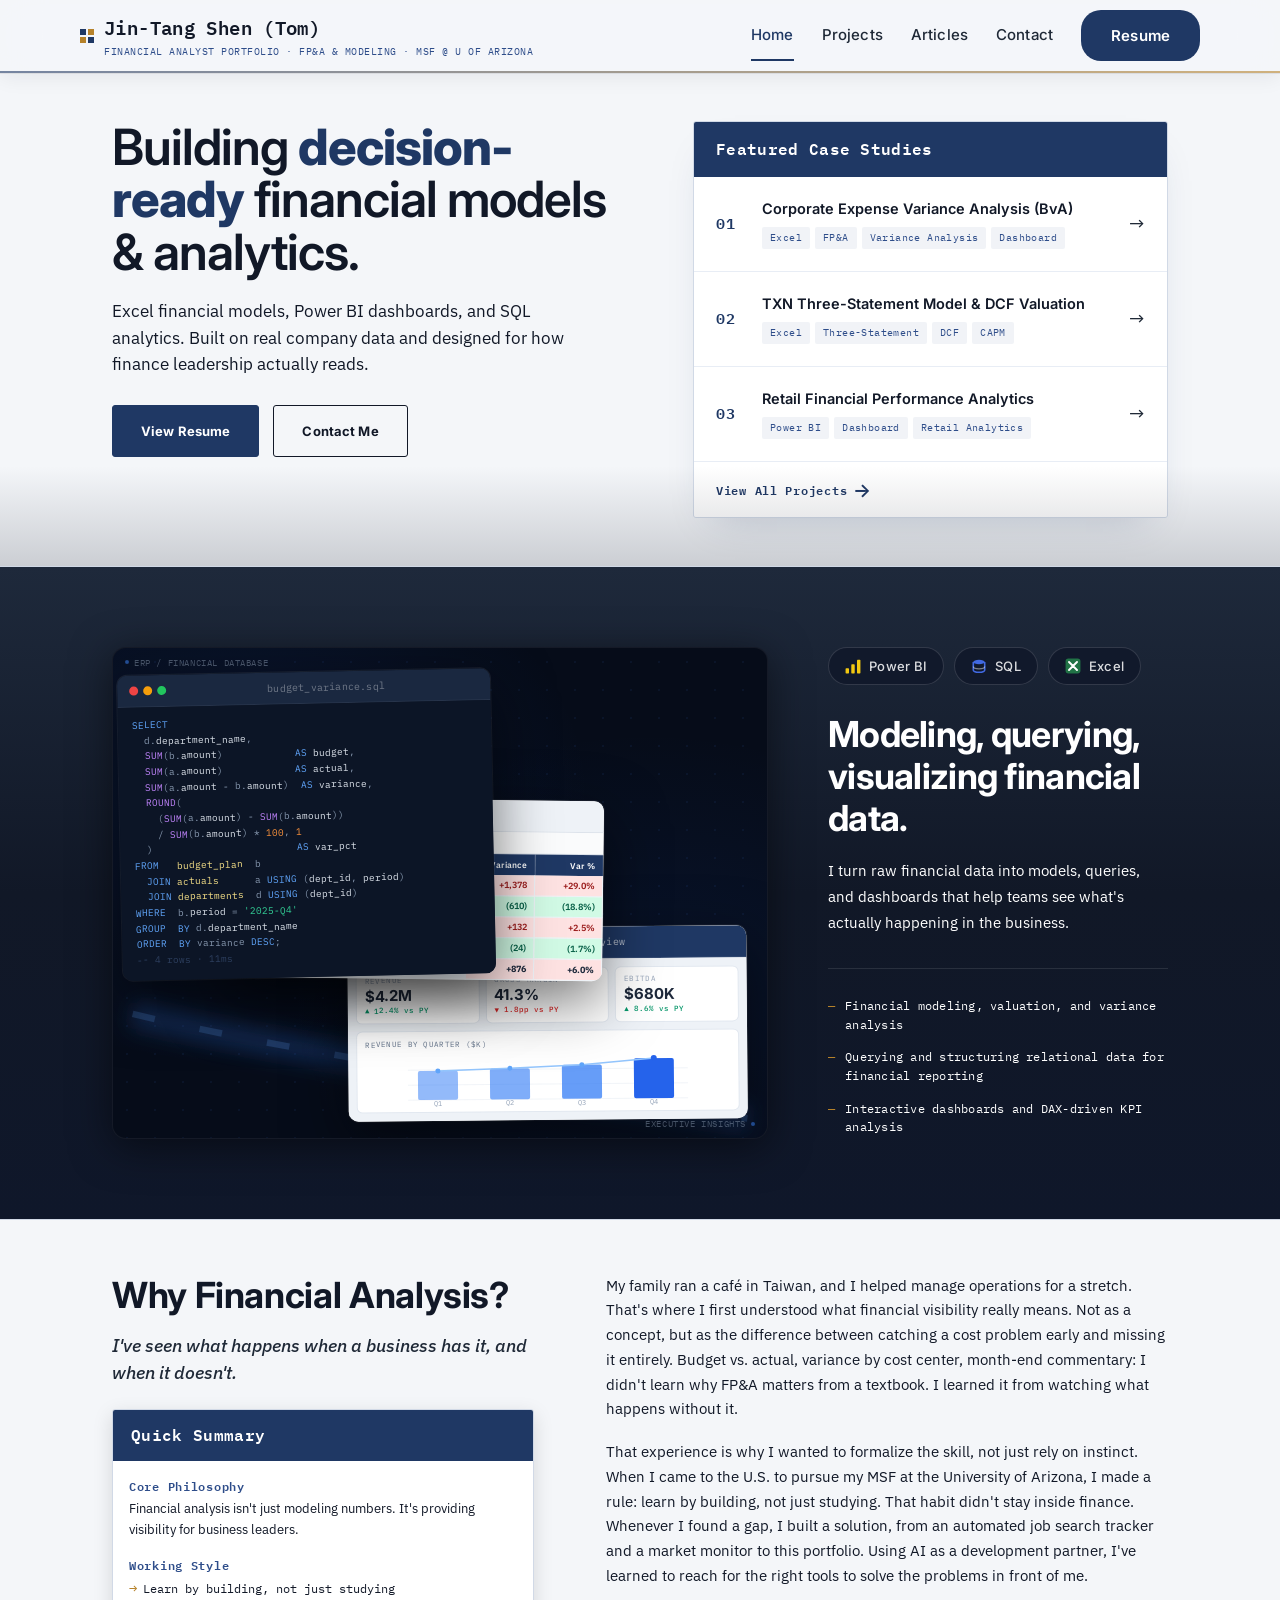
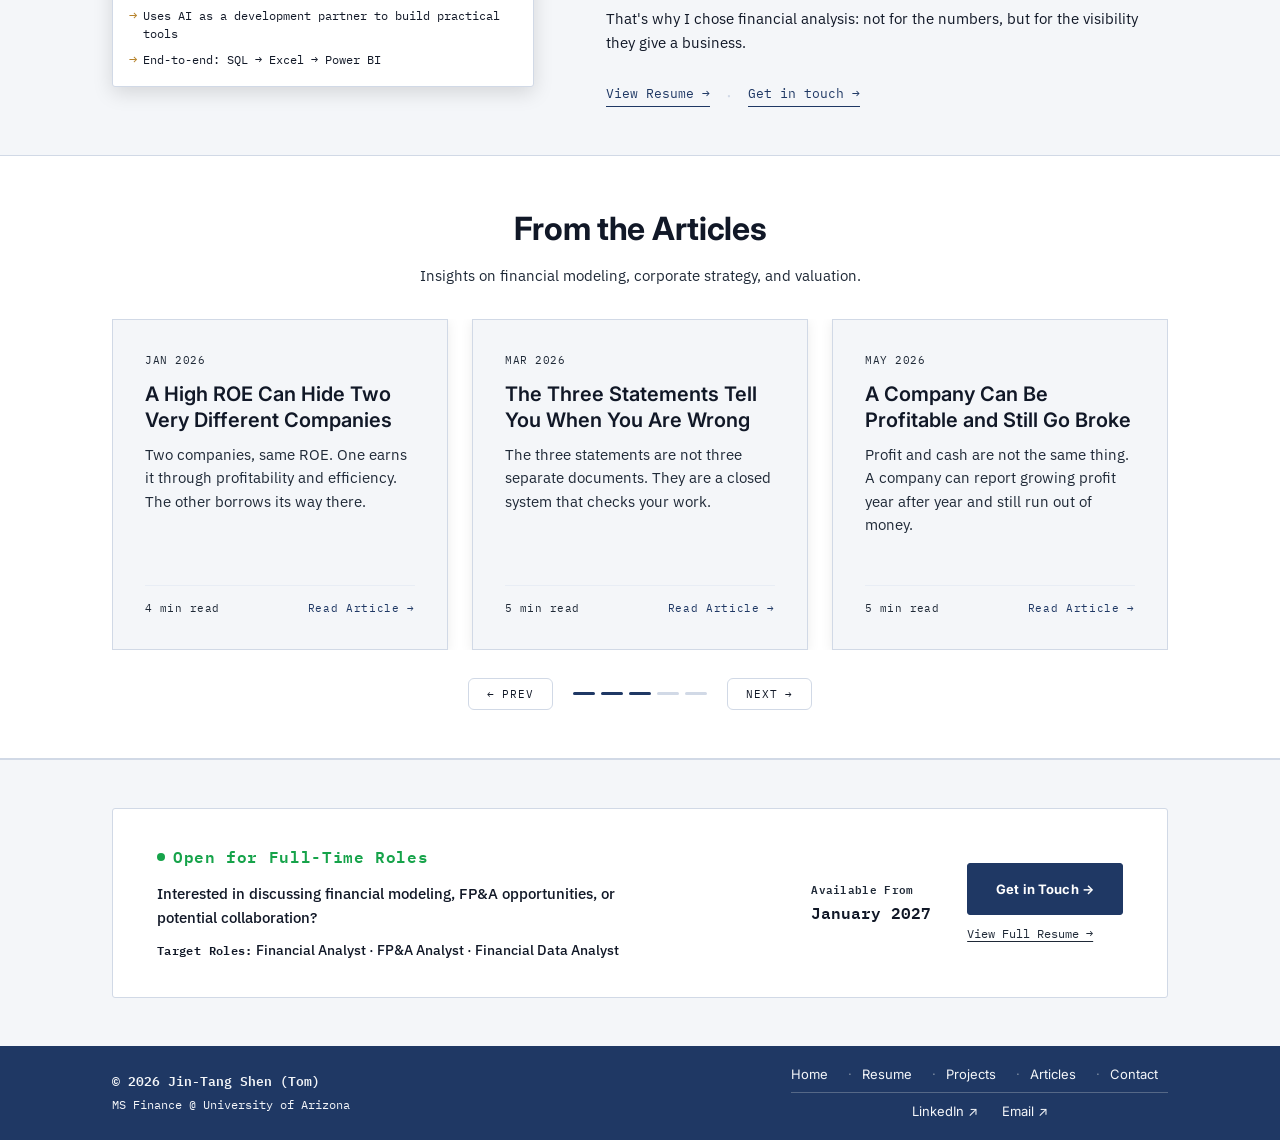
==== index.html @ 793319fd "Add articles, Power BI project page, workflow illustration, and content updates - Add article-3, art" ====
﻿<!DOCTYPE html>
<html lang="en">
<head>
<meta charset="UTF-8">
<meta name="viewport" content="width=device-width, initial-scale=1.0">
<!-- Google tag (gtag.js) -->
<script async src="https://www.googletagmanager.com/gtag/js?id=G-GY1DFJFTY4"></script>
<script>
  window.dataLayer = window.dataLayer || [];
  function gtag(){dataLayer.push(arguments);}
  gtag('js', new Date());
  gtag('config', 'G-GY1DFJFTY4');
</script>
<title>Tom — Financial Analyst Portfolio</title>
<link rel="preconnect" href="https://fonts.googleapis.com">
<link rel="preconnect" href="https://fonts.gstatic.com" crossorigin>
<link href="https://fonts.googleapis.com/css2?family=Inter:wght@400;500;600;700;800&family=IBM+Plex+Sans:wght@400;500;600&family=IBM+Plex+Mono:wght@400;500;600&display=swap" rel="stylesheet">
<link rel="stylesheet" href="style.css">
<link rel="icon" type="image/svg+xml" href="data:image/svg+xml,%3Csvg xmlns='http://www.w3.org/2000/svg' viewBox='0 0 32 32'%3E%3Crect x='0' y='0' width='14' height='14' fill='%231F3864'/%3E%3Crect x='18' y='0' width='14' height='14' fill='%23B6822A'/%3E%3Crect x='0' y='18' width='14' height='14' fill='%23B6822A'/%3E%3Crect x='18' y='18' width='14' height='14' fill='%231F3864'/%3E%3C/svg%3E">
</head>
<body>

<header class="site-nav">
  <div class="wrap nav-row">
    <a class="wordmark" href="index.html">
      <span class="mark"><span></span><span></span><span></span><span></span></span>
      <span class="wordmark-text">Jin-Tang Shen (Tom)<span class="wordmark-sub">Financial Analyst Portfolio · FP&amp;A &amp; Modeling · MSF @ U of Arizona</span></span>
    </a>
    <nav class="links">
      <a href="index.html" class="active" aria-current="page">Home</a>
      <a href="resume.html" class="nav-cta">Resume</a>
      <a href="projects.html">Projects</a>
      <a href="articles.html">Articles</a>
      <a href="contact.html">Contact</a>
    </nav>
  </div>
</header>

<main class="page-main">

<section class="hero">
  <div class="wrap hero-grid">
    <div>
      <h1>Building <em>decision-ready</em> financial models &amp; analytics.</h1>
      <p class="lede">Excel financial models, Power BI dashboards, and SQL analytics. Built on real company data and designed for how finance leadership actually reads.</p>
      <div class="cta-row">
        <a href="resume.html" class="btn btn-primary">View Resume</a>
        <a href="contact.html" class="btn btn-secondary">Contact Me</a>
      </div>
    </div>

    <div class="featured-list-card">
      <div class="fl-head">Featured Case Studies</div>
      <a href="NorthBeam_BvA.html" class="fl-row">
        <span class="fl-num">01</span>
        <div class="fl-body">
          <div class="fl-title">Corporate Expense Variance Analysis (BvA)</div>
          <div class="fl-tags"><span>Excel</span><span>FP&amp;A</span><span>Variance Analysis</span><span>Dashboard</span></div>
        </div>
        <span class="fl-arrow">→</span>
      </a>
      <a href="TXN_DCF.html" class="fl-row">
        <span class="fl-num">02</span>
        <div class="fl-body">
          <div class="fl-title">TXN Three-Statement Model &amp; DCF Valuation</div>
          <div class="fl-tags"><span>Excel</span><span>Three-Statement</span><span>DCF</span><span>CAPM</span></div>
        </div>
        <span class="fl-arrow">→</span>
      </a>
      <a href="powerbi.html" class="fl-row">
        <span class="fl-num">03</span>
        <div class="fl-body">
          <div class="fl-title">Retail Financial Performance Analytics</div>
          <div class="fl-tags"><span>Power BI</span><span>Dashboard</span><span>Retail Analytics</span></div>
        </div>
        <span class="fl-arrow">→</span>
      </a>
      <div class="fl-footer">
        <a href="projects.html">View All Projects <span class="fl-footer-arrow">→</span></a>
      </div>
    </div>
  </div>
</section>

<section class="capabilities">
  <div class="wrap">
    <div class="showcase-grid">

      <div class="showcase-stack-wrap">
        <div class="wf-scene">

          <!-- subtle diagonal flow line -->
          <svg class="wf-connectors" viewBox="0 0 100 75" preserveAspectRatio="none" aria-hidden="true">
            <defs>
              <filter id="wfGlow" x="-50%" y="-50%" width="200%" height="200%">
                <feGaussianBlur stdDeviation="1.5"/>
              </filter>
            </defs>
            <path d="M 3 56 C 28 62 62 67 97 72"
                  stroke="rgba(59,130,246,0.22)" stroke-width="4"
                  fill="none" filter="url(#wfGlow)"/>
            <path d="M 3 56 C 28 62 62 67 97 72"
                  stroke="rgba(96,165,250,0.2)" stroke-width="1"
                  stroke-dasharray="3.5 7"
                  fill="none"/>
          </svg>

          <!-- Window 1: SQL Editor -->
          <div class="wf-win wf-win-sql">
            <div class="wf-titlebar wf-tb-sql">
              <div class="wf-dots">
                <span class="wf-dot wfd-r"></span>
                <span class="wf-dot wfd-y"></span>
                <span class="wf-dot wfd-g"></span>
              </div>
              <span class="wf-fname wf-fname-sql">budget_variance.sql</span>
            </div>
            <div class="wf-editor">
<span class="wfc"><span class="wfc-kw">SELECT</span></span>
<span class="wfc">  d.<span class="wfc-col">department_name</span>,</span>
<span class="wfc">  <span class="wfc-fn">SUM</span>(b.<span class="wfc-col">amount</span>)            <span class="wfc-kw">AS</span> <span class="wfc-col">budget</span>,</span>
<span class="wfc">  <span class="wfc-fn">SUM</span>(a.<span class="wfc-col">amount</span>)            <span class="wfc-kw">AS</span> <span class="wfc-col">actual</span>,</span>
<span class="wfc">  <span class="wfc-fn">SUM</span>(a.<span class="wfc-col">amount</span> - b.<span class="wfc-col">amount</span>)  <span class="wfc-kw">AS</span> <span class="wfc-col">variance</span>,</span>
<span class="wfc">  <span class="wfc-fn">ROUND</span>(</span>
<span class="wfc">    (<span class="wfc-fn">SUM</span>(a.<span class="wfc-col">amount</span>) - <span class="wfc-fn">SUM</span>(b.<span class="wfc-col">amount</span>))</span>
<span class="wfc">    / <span class="wfc-fn">SUM</span>(b.<span class="wfc-col">amount</span>) * <span class="wfc-num">100</span>, <span class="wfc-num">1</span></span>
<span class="wfc">  )                        <span class="wfc-kw">AS</span> <span class="wfc-col">var_pct</span></span>
<span class="wfc"><span class="wfc-kw">FROM</span>   <span class="wfc-tbl">budget_plan</span>  b</span>
<span class="wfc">  <span class="wfc-kw">JOIN</span> <span class="wfc-tbl">actuals</span>      a <span class="wfc-kw">USING</span> (<span class="wfc-col">dept_id</span>, <span class="wfc-col">period</span>)</span>
<span class="wfc">  <span class="wfc-kw">JOIN</span> <span class="wfc-tbl">departments</span>  d <span class="wfc-kw">USING</span> (<span class="wfc-col">dept_id</span>)</span>
<span class="wfc"><span class="wfc-kw">WHERE</span>  b.<span class="wfc-col">period</span> = <span class="wfc-str">'2025-Q4'</span></span>
<span class="wfc"><span class="wfc-kw">GROUP</span>  <span class="wfc-kw">BY</span> d.<span class="wfc-col">department_name</span></span>
<span class="wfc"><span class="wfc-kw">ORDER</span>  <span class="wfc-kw">BY</span> variance <span class="wfc-kw">DESC</span>;</span>
<span class="wfc wfc-cmt">-- 4 rows · 11ms</span>
            </div>
          </div>

          <!-- Window 2: Excel BvA Model -->
          <div class="wf-win wf-win-excel">
            <div class="wf-titlebar wf-tb-xlsx">
              <div class="wf-dots">
                <span class="wf-dot wfd-r"></span>
                <span class="wf-dot wfd-y"></span>
                <span class="wf-dot wfd-g"></span>
              </div>
              <span class="wf-fname wf-fname-xlsx">BvA_2025Q4.xlsx</span>
            </div>
            <div class="wf-fbar">
              <span class="wf-fbar-cell">E8</span>
              <span class="wf-fbar-formula">=IFERROR((D8-C8)/C8,"")</span>
            </div>
            <table class="wf-grid" aria-label="Budget vs Actual">
              <colgroup>
                <col style="width:30%">
                <col style="width:17%">
                <col style="width:17%">
                <col style="width:18%">
                <col style="width:18%">
              </colgroup>
              <thead>
                <tr>
                  <th>Department</th>
                  <th>Budget</th>
                  <th>Actual</th>
                  <th>Variance</th>
                  <th>Var %</th>
                </tr>
              </thead>
              <tbody>
                <tr>
                  <td>Sales &amp; Mktg</td>
                  <td class="num">4,750</td>
                  <td class="num">6,128</td>
                  <td class="wf-bad">+1,378</td>
                  <td class="wf-bad">+29.0%</td>
                </tr>
                <tr>
                  <td>Research &amp; Dev</td>
                  <td class="num">3,240</td>
                  <td class="num">2,630</td>
                  <td class="wf-good">(610)</td>
                  <td class="wf-good">(18.8%)</td>
                </tr>
                <tr>
                  <td>Operations</td>
                  <td class="num">5,180</td>
                  <td class="num">5,312</td>
                  <td class="wf-bad">+132</td>
                  <td class="wf-bad">+2.5%</td>
                </tr>
                <tr>
                  <td>G&amp;A</td>
                  <td class="num">1,380</td>
                  <td class="num">1,356</td>
                  <td class="wf-good">(24)</td>
                  <td class="wf-good">(1.7%)</td>
                </tr>
                <tr class="wf-total">
                  <td>Total</td>
                  <td class="num">14,550</td>
                  <td class="num">15,426</td>
                  <td class="wf-bad">+876</td>
                  <td class="wf-bad">+6.0%</td>
                </tr>
              </tbody>
            </table>
          </div>

          <!-- Window 3: Power BI Dashboard -->
          <div class="wf-win wf-win-pbi">
            <div class="wf-titlebar wf-tb-pbi">
              <div class="wf-dots">
                <span class="wf-dot wfd-r"></span>
                <span class="wf-dot wfd-y"></span>
                <span class="wf-dot wfd-g"></span>
              </div>
              <span class="wf-fname wf-fname-pbi">Executive Overview</span>
            </div>
            <div class="wf-dash">
              <div class="wf-kpi-row">
                <div class="wf-kpi">
                  <span class="wf-kpi-lbl">Revenue</span>
                  <span class="wf-kpi-val">$4.2M</span>
                  <span class="wf-kpi-dt wf-kpi-up">▲ 12.4% vs PY</span>
                </div>
                <div class="wf-kpi">
                  <span class="wf-kpi-lbl">Gross Margin</span>
                  <span class="wf-kpi-val">41.3%</span>
                  <span class="wf-kpi-dt wf-kpi-down">▼ 1.8pp vs PY</span>
                </div>
                <div class="wf-kpi">
                  <span class="wf-kpi-lbl">EBITDA</span>
                  <span class="wf-kpi-val">$680K</span>
                  <span class="wf-kpi-dt wf-kpi-up">▲ 8.6% vs PY</span>
                </div>
              </div>
              <div class="wf-chart-box">
                <div class="wf-chart-ttl">Revenue by Quarter ($K)</div>
                <svg viewBox="0 0 280 52" xmlns="http://www.w3.org/2000/svg" aria-hidden="true" style="display:block;width:100%;height:52px">
                  <line x1="0" y1="45" x2="280" y2="45" stroke="#E2E8F0" stroke-width="0.5"/>
                  <line x1="0" y1="30" x2="280" y2="30" stroke="#E2E8F0" stroke-width="0.5"/>
                  <line x1="0" y1="15" x2="280" y2="15" stroke="#E2E8F0" stroke-width="0.5"/>
                  <rect x="10"  y="16" width="40" height="29" rx="2" fill="#3B82F6" opacity="0.55"/>
                  <rect x="82"  y="14" width="40" height="31" rx="2" fill="#3B82F6" opacity="0.65"/>
                  <rect x="154" y="11" width="40" height="34" rx="2" fill="#3B82F6" opacity="0.78"/>
                  <rect x="226" y="5"  width="40" height="40" rx="2" fill="#2563EB"/>
                  <polyline points="30,16 102,14 174,11 246,5"
                            fill="none" stroke="#93C5FD" stroke-width="1.5" stroke-linejoin="round"/>
                  <circle cx="30"  cy="16" r="2.5" fill="#60A5FA"/>
                  <circle cx="102" cy="14" r="2.5" fill="#60A5FA"/>
                  <circle cx="174" cy="11" r="2.5" fill="#60A5FA"/>
                  <circle cx="246" cy="5"  r="3"   fill="#2563EB"/>
                  <text x="30"  y="51" text-anchor="middle" fill="#94A3B8" font-family="IBM Plex Mono,monospace" font-size="7">Q1</text>
                  <text x="102" y="51" text-anchor="middle" fill="#94A3B8" font-family="IBM Plex Mono,monospace" font-size="7">Q2</text>
                  <text x="174" y="51" text-anchor="middle" fill="#94A3B8" font-family="IBM Plex Mono,monospace" font-size="7">Q3</text>
                  <text x="246" y="51" text-anchor="middle" fill="#94A3B8" font-family="IBM Plex Mono,monospace" font-size="7">Q4</text>
                </svg>
              </div>
            </div>
          </div>

          <!-- flow labels -->
          <div class="wf-lbl wf-lbl-top" aria-hidden="true">
            <span class="wf-lbl-dot"></span>ERP / Financial Database
          </div>
          <div class="wf-lbl wf-lbl-bot" aria-hidden="true">
            Executive Insights<span class="wf-lbl-dot"></span>
          </div>

        </div>
      </div>

      <div class="showcase-copy">
        <div class="showcase-badges">
          <div class="tech-badge">
            <svg width="16" height="16" viewBox="0 0 14 14" fill="none" xmlns="http://www.w3.org/2000/svg" aria-hidden="true">
              <rect x="0.5" y="9" width="3" height="4.5" rx="0.6" fill="#F2C811"/>
              <rect x="5.5" y="5.5" width="3" height="8" rx="0.6" fill="#F2C811"/>
              <rect x="10.5" y="1.5" width="3" height="12" rx="0.6" fill="#F2C811"/>
            </svg>
            <span>Power BI</span>
          </div>
          <div class="tech-badge">
            <svg width="16" height="16" viewBox="0 0 14 14" fill="none" xmlns="http://www.w3.org/2000/svg" aria-hidden="true">
              <ellipse cx="7" cy="3.5" rx="5" ry="2" fill="#4169E1"/>
              <path d="M2 3.5v7c0 1.1 2.24 2 5 2s5-.9 5-2v-7" fill="none" stroke="#4169E1" stroke-width="1.4"/>
              <path d="M2 7.5c0 1.1 2.24 2 5 2s5-.9 5-2" fill="none" stroke="rgba(255,255,255,0.45)" stroke-width="1"/>
            </svg>
            <span>SQL</span>
          </div>
          <div class="tech-badge">
            <svg width="16" height="16" viewBox="0 0 14 14" fill="none" xmlns="http://www.w3.org/2000/svg" aria-hidden="true">
              <rect x="0.5" y="0.5" width="13" height="13" rx="2.5" fill="#217346"/>
              <path d="M3.5 3.5L7 7l3.5-3.5M3.5 10.5L7 7l3.5 3.5" stroke="white" stroke-width="1.7" stroke-linecap="round" stroke-linejoin="round"/>
            </svg>
            <span>Excel</span>
          </div>
        </div>
        <h2 class="showcase-h2">Modeling, querying, visualizing financial data.</h2>
        <p class="showcase-desc">I turn raw financial data into models, queries, and dashboards that help teams see what's actually happening in the business.</p>
        <ul class="showcase-list">
          <li>Financial modeling, valuation, and variance analysis</li>
          <li>Querying and structuring relational data for financial reporting</li>
          <li>Interactive dashboards and DAX-driven KPI analysis</li>
        </ul>
      </div>

    </div>
  </div>
</section>

<section class="bio">
  <div class="wrap">
    <div class="bio-grid">

      <div class="bio-col-left">
        <h2 class="bio-heading">Why Financial Analysis?</h2>
        <p class="bio-subtitle">I've seen what happens when a business has it, and when it doesn't.</p>
        <div class="bio-summary-card">
          <div class="bsc-head">Quick Summary</div>
          <div class="bsc-body">
            <div class="bsc-section">
              <span class="bsc-key">Core Philosophy</span>
              <span class="bsc-quote">Financial analysis isn't just modeling numbers. It's providing visibility for business leaders.</span>
            </div>
            <div class="bsc-section">
              <span class="bsc-key">Working Style</span>
              <ul class="bsc-list">
                <li>Learn by building, not just studying</li>
                <li>Uses AI as a development partner to build practical tools</li>
                <li>End-to-end: SQL → Excel → Power BI</li>
              </ul>
            </div>
          </div>
        </div>
      </div>

      <div class="bio-col-right">
        <div class="bio-body">
          <p>My family ran a café in Taiwan, and I helped manage operations for a stretch. That's where I first understood what financial visibility really means. Not as a concept, but as the difference between catching a cost problem early and missing it entirely. Budget vs. actual, variance by cost center, month-end commentary: I didn't learn why FP&amp;A matters from a textbook. I learned it from watching what happens without it.</p>
          <p>That experience is why I wanted to formalize the skill, not just rely on instinct. When I came to the U.S. to pursue my MSF at the University of Arizona, I made a rule: learn by building, not just studying. That habit didn't stay inside finance. Whenever I found a gap, I built a solution, from an automated job search tracker and a market monitor to this portfolio. Using AI as a development partner, I've learned to reach for the right tools to solve the problems in front of me.</p>
          <p>That's why I chose financial analysis: not for the numbers, but for the visibility they give a business.</p>
        </div>
        <div class="bio-cta">
          <a href="resume.html" class="bio-cta-link">View Resume →</a>
          <span class="bio-cta-sep">·</span>
          <a href="contact.html" class="bio-cta-link">Get in touch →</a>
        </div>
      </div>

    </div>
  </div>
</section>

<section class="articles">
  <div class="wrap">
    <div class="articles-carousel-head">
      <div class="articles-head">
        <h2>From the Articles</h2>
        <p class="articles-sub">Insights on financial modeling, corporate strategy, and valuation.</p>
      </div>
    </div>
    <div class="articles-carousel-wrap">
      <div class="article-grid carousel-track" id="articlesTrack">
        <div class="article-card">
          <span class="date">JAN 2026</span>
          <h3>A High ROE Can Hide Two Very Different Companies</h3>
          <p>Two companies, same ROE. One earns it through profitability and efficiency. The other borrows its way there.</p>
          <div class="card-footer">
            <span class="read-time">4 MIN READ</span>
            <a href="article-3.html" class="card-read">Read Article →</a>
          </div>
        </div>
        <div class="article-card">
          <span class="date">MAR 2026</span>
          <h3>The Three Statements Tell You When You Are Wrong</h3>
          <p>The three statements are not three separate documents. They are a closed system that checks your work.</p>
          <div class="card-footer">
            <span class="read-time">5 MIN READ</span>
            <a href="article-4.html" class="card-read">Read Article →</a>
          </div>
        </div>
        <div class="article-card">
          <span class="date">MAY 2026</span>
          <h3>A Company Can Be Profitable and Still Go Broke</h3>
          <p>Profit and cash are not the same thing. A company can report growing profit year after year and still run out of money.</p>
          <div class="card-footer">
            <span class="read-time">5 MIN READ</span>
            <a href="article-5.html" class="card-read">Read Article →</a>
          </div>
        </div>
        <div class="article-card">
          <span class="date">JUN 2026</span>
          <h3>Why budget-vs-actual is the most underrated FP&amp;A skill</h3>
          <p>What I learned building a full variance model from scratch, and why the commentary matters more than the spreadsheet.</p>
          <div class="card-footer">
            <span class="read-time">COMING SOON</span>
            <a href="article-1.html" class="card-read">Read Article →</a>
          </div>
        </div>
        <div class="article-card">
          <span class="date">JUL 2026</span>
          <h3>What the Cash Balance Hides: How Texas Instruments Actually Funded Its Fab Expansion</h3>
          <p>A three-statement model surfaced something the income statement alone never shows.</p>
          <div class="card-footer">
            <span class="read-time">4 MIN READ</span>
            <a href="article-2.html" class="card-read">Read Article →</a>
          </div>
        </div>
      </div>
    </div>
    <div class="carousel-controls">
      <button class="carousel-ctrl-btn" id="articlesPrev">← PREV</button>
      <div class="carousel-dots" id="carouselDots">
        <span class="carousel-dot"></span>
        <span class="carousel-dot"></span>
        <span class="carousel-dot"></span>
        <span class="carousel-dot"></span>
        <span class="carousel-dot"></span>
      </div>
      <button class="carousel-ctrl-btn" id="articlesNext">NEXT →</button>
    </div>
  </div>
</section>
<script>
(function(){
  var track   = document.getElementById('articlesTrack');
  var prev    = document.getElementById('articlesPrev');
  var next    = document.getElementById('articlesNext');
  var dots    = document.querySelectorAll('#carouselDots .carousel-dot');
  var cards   = track.querySelectorAll('.article-card');
  var visible = 3, current = 0, total = cards.length;
  var pages   = total - visible + 1; /* 3 possible positions: 0,1,2 */

  function step() {
    var gap = 24;
    var w = track.parentElement.offsetWidth;
    return (w - gap * (visible - 1)) / visible + gap;
  }

  function updateDots() {
    dots.forEach(function(dot, i) {
      dot.classList.toggle('active', i >= current && i < current + visible);
    });
  }

  function update() {
    track.style.transform = 'translateX(' + (-current * step()) + 'px)';
    updateDots();
  }

  prev.addEventListener('click', function(){ current = (current - 1 + pages) % pages; update(); });
  next.addEventListener('click', function(){ current = (current + 1) % pages; update(); });

  var touchStartX = 0, touchDeltaX = 0;
  track.addEventListener('touchstart', function(e){ touchStartX = e.touches[0].clientX; touchDeltaX = 0; }, { passive: true });
  track.addEventListener('touchmove',  function(e){ touchDeltaX = e.touches[0].clientX - touchStartX; }, { passive: true });
  track.addEventListener('touchend',   function(){
    if(Math.abs(touchDeltaX) > 40){
      if(touchDeltaX < 0){ current = (current + 1) % pages; }
      else               { current = (current - 1 + pages) % pages; }
      update();
    }
    touchDeltaX = 0;
  });

  window.addEventListener('resize', update);
  update();
})();
</script>

<section class="open-to-work">
  <div class="wrap">
    <div class="otw-card">
      <div class="otw-left">
        <div class="otw-status">
          <span class="otw-dot"></span>
          <span class="otw-status-text">Open for Full-Time Roles</span>
        </div>
        <p class="otw-desc">Interested in discussing financial modeling, FP&amp;A opportunities, or potential collaboration?</p>
        <p class="otw-roles-line"><span class="otw-roles-label">Target Roles:</span> Financial Analyst &middot; FP&amp;A Analyst &middot; Financial Data Analyst</p>
      </div>
      <div class="otw-right">
        <div class="otw-meta">
          <span class="otw-key">Available From</span>
          <span class="otw-date">January 2027</span>
        </div>
        <div class="otw-actions">
          <a href="contact.html" class="btn btn-primary">Get in Touch →</a>
          <a href="resume.html" class="otw-resume-link">View Full Resume →</a>
        </div>
      </div>
    </div>
  </div>
</section>

</main>

<footer>
  <div class="wrap">
    <div class="footer-inner">
      <div class="footer-left">
        <span class="footer-name">&copy; 2026 Jin-Tang Shen (Tom)</span>
        <span class="footer-sub">MS Finance @ University of Arizona</span>
      </div>
      <div class="footer-right">
        <nav class="footer-nav">
          <a href="index.html">Home</a>
          <a href="resume.html">Resume</a>
          <a href="projects.html">Projects</a>
          <a href="articles.html">Articles</a>
          <a href="contact.html">Contact</a>
        </nav>
        <div class="footer-rule"></div>
        <div class="footer-links">
          <a href="https://www.linkedin.com/in/jintang-shen/" target="_blank" rel="noopener">LinkedIn &#8599;</a>
          <a href="mailto:tom91517@gmail.com">Email &#8599;</a>
        </div>
      </div>
    </div>
  </div>
</footer>


</body>
</html>
---- style.css ----
:root{
  --paper:#F4F6F9;
  --paper-alt:#E8EDF5;
  --card:#FFFFFF;
  --ink:#111827;
  --ink-soft:#1F2937;
  --green:#1F3864;
  --green-soft:#2E4D8A;
  --green-tint:#E3E8F0;
  --amber:#B6822A;
  --amber-tint:#FEF0D9;
  --brick:#9C4632;
  --brick-tint:#FDEAE4;
  --line:#D1D9E6;
  --line-soft:#E8EDF5;
  --radius:3px;
  --shadow-sm:0 2px 12px rgba(0,0,0,0.08);
  --shadow-md:0 6px 20px rgba(0,0,0,0.13);
  --shadow-lg:0 18px 40px -22px rgba(31,56,100,0.25);
}
.sr-only{
  position:absolute;
  width:1px; height:1px;
  padding:0; margin:-1px;
  overflow:hidden;
  clip:rect(0,0,0,0);
  white-space:nowrap;
  border:0;
}

*{box-sizing:border-box;}
html{scroll-behavior:smooth;}
html, body{ min-height:100%; }
body{
  margin:0;
  background:var(--paper);
  color:var(--ink);
  font-family:'IBM Plex Sans', sans-serif;
  font-size:16px;
  line-height:1.55;
  -webkit-font-smoothing:antialiased;
  display:flex;
  flex-direction:column;
  min-height:100vh;
}
.page-main{ flex:1 0 auto; }
a{color:inherit; text-decoration:none;}
img{max-width:100%; display:block;}

.eyebrow{
  display:none;
  font-family:'IBM Plex Mono', monospace;
  font-size:12px;
  letter-spacing:.12em;
  color:var(--green-soft);
}
.hero .eyebrow,
.cap-card .eyebrow,
.cap-section-head .eyebrow,
.page-header .eyebrow,
.case-hero .eyebrow,
.project-embed-head .eyebrow{ display:block; }

.wrap{
  max-width:1120px;
  margin:0 auto;
  padding:0 32px;
}

a:focus-visible, button:focus-visible{
  outline:2px solid var(--green);
  outline-offset:3px;
}

@media (prefers-reduced-motion: reduce){
  *{transition:none !important; scroll-behavior:auto !important;}
}

/* ---------- NAV ---------- */
header.site-nav{
  position:sticky; top:0; z-index:50;
  background:rgba(244,246,249,0.65);
  backdrop-filter:saturate(180%) blur(20px);
  -webkit-backdrop-filter:saturate(180%) blur(20px);
  box-shadow:0 0 0 1px rgba(17,24,39,0.07), 0 4px 20px rgba(17,24,39,0.07);
  border-bottom:none;
}
header.site-nav::after{
  content:'';
  display:block;
  height:1.5px;
  background:linear-gradient(to right, var(--green) 0%, var(--amber) 100%);
  opacity:0.6;
}
.nav-row{
  display:flex; align-items:center; justify-content:space-between;
  padding:10px 0;
}
.wordmark{
  font-family:'IBM Plex Mono', monospace;
  font-weight:600;
  font-size:19px;
  letter-spacing:.02em;
  display:flex; align-items:center; gap:10px;
}
.wordmark-text{ display:flex; flex-direction:column; gap:3px; }
.wordmark-sub{
  font-family:'IBM Plex Mono', monospace;
  font-size:10px;
  font-weight:400;
  letter-spacing:.05em;
  text-transform:uppercase;
  color:#2E4D8A;
  line-height:1;
}
.wordmark .mark{
  width:14px; height:14px;
  display:inline-grid;
  grid-template-columns:1fr 1fr;
  grid-template-rows:1fr 1fr;
  gap:2px;
}
.wordmark .mark span{ background:var(--green); display:block; }
.wordmark .mark span:nth-child(2){ background:var(--amber); }
.wordmark .mark span:nth-child(3){ background:var(--amber); }
.wordmark .mark span:nth-child(4){ background:var(--green); }

nav.links{ display:flex; gap:28px; flex-wrap:wrap; align-items:stretch; }
nav.links a{
  font-family:'Inter', sans-serif;
  font-size:15px;
  font-weight:500;
  letter-spacing:.01em;
  color:var(--ink-soft);
  padding-bottom:0;
  border-bottom:2px solid transparent;
  display:flex;
  align-items:center;
  transition:color .15s ease, border-color .15s ease;
}
nav.links a:hover{ color:var(--green); }
nav.links a.active{ color:var(--green); border-bottom:2px solid var(--green); }
nav.links a.nav-cta{ align-self:center; }
nav.links a.nav-cta{
  background:var(--green);
  color:#ffffff;
  padding:14px 30px;
  border-radius:20px;
  font-weight:600;
  order:99;
  margin-left:auto;
}
nav.links a.nav-cta,
nav.links a.nav-cta.active{
  color:#ffffff;
  border-bottom:none;
  padding-bottom:14px;
}
nav.links a.nav-cta:hover{
  color:#ffffff;
  background:var(--green-soft);
  transform:translateY(-1px);
}

/* ---------- HERO ---------- */
.hero{
  position:relative;
  padding:48px 0;
  overflow:hidden;
}
.hero::after{
  content:'';
  position:absolute;
  bottom:0; left:0; right:0;
  height:100px;
  background:linear-gradient(to bottom, transparent 0%, rgba(17,24,39,0.18) 100%);
  pointer-events:none;
  z-index:1;
}
.hero-grid{
  display:grid;
  grid-template-columns:1.05fr 0.95fr;
  gap:56px;
  align-items:start;
}
.hero h1{
  font-family:'Inter', sans-serif;
  font-weight:600;
  letter-spacing:-0.02em;
  font-size:clamp(32px, 4.2vw, 50px);
  line-height:1.05;
  margin:0 0 20px;
  color:var(--ink);
}
.hero h1 em{ font-style:normal; color:var(--green); font-weight:800;}
.hero .eyebrow{ display:none; }

.hero-badge{
  display:inline-flex;
  align-items:center;
  gap:8px;
  background:#F0F4F8;
  border:1px solid var(--line);
  border-radius:9999px;
  padding:6px 14px 6px 10px;
  font-family:'IBM Plex Mono', monospace;
  font-size:12px;
  letter-spacing:.04em;
  color:var(--ink-soft);
  margin-bottom:14px;
}
.hero-badge-dot{
  width:7px; height:7px;
  border-radius:50%;
  background:#22C55E;
  flex:none;
}
.hero p.lede{
  font-size:17px;
  color:var(--ink);
  max-width:46ch;
  margin:0 0 28px;
}
.cta-row{ display:flex; gap:14px; flex-wrap:wrap; }
.btn{
  font-family:'Inter', sans-serif;
  font-weight:700;
  font-size:13px;
  letter-spacing:.01em;
  padding:15px 28px;
  border-radius:var(--radius);
  display:inline-block;
  transition:transform .15s ease, background .15s ease, border-color .15s ease;
}
.btn-primary{ background:var(--green); color:#ffffff; border:1px solid var(--green); }
.btn-primary:hover{ background:var(--green-soft); transform:translateY(-1px); }
.btn-secondary{ background:transparent; color:var(--ink); border:1px solid var(--ink); }
.btn-secondary:hover{ background:var(--paper-alt); transform:translateY(-1px); }

/* ledger card */
.ledger-card{
  background:var(--card);
  border:1px solid var(--line);
  box-shadow:var(--shadow-lg);
  border-radius:var(--radius);
  overflow:hidden;
}
.ledger-head{
  padding:16px 20px;
  border-bottom:1px solid var(--line);
  display:flex; justify-content:space-between; align-items:baseline; gap:12px;
}
.ledger-head .title{
  font-family:'IBM Plex Mono', monospace;
  font-size:12px;
  letter-spacing:.06em;
  color:var(--ink);
}
.ledger-head .sub{
  font-family:'IBM Plex Mono', monospace;
  font-size:11px;
  color:var(--ink-soft);
}
.ledger-table{ width:100%; border-collapse:collapse; }
.ledger-table th{
  font-family:'IBM Plex Mono', monospace;
  font-size:11px;
  letter-spacing:.08em;
  text-transform:uppercase;
  color:var(--ink-soft);
  text-align:right;
  padding:12px 20px 10px;
  border-bottom:1px solid var(--line);
}
.ledger-table th:first-child{ text-align:left; }
.ledger-table td{
  padding:13px 20px;
  border-bottom:1px solid var(--line-soft);
  font-family:'IBM Plex Mono', monospace;
  font-size:13px;
  text-align:right;
  font-variant-numeric:tabular-nums;
}
.ledger-table td:first-child{
  text-align:left;
  font-family:'IBM Plex Sans', sans-serif;
  color:var(--ink);
}
.ledger-table tr:last-child td{
  border-bottom:none;
  border-top:1.5px solid var(--green);
  font-weight:600;
  padding-top:15px;
  padding-bottom:15px;
}
.pill{
  display:inline-block;
  font-size:11px;
  padding:2px 8px;
  border-radius:2px;
  font-weight:500;
}
.pill-fav{ background:var(--green-tint); color:var(--green); }
.pill-unfav{ background:var(--brick-tint); color:var(--brick); }

/* ---------- CREDENTIAL STRIP ---------- */
.cred-strip{
  border-top:1px solid var(--line);
  border-bottom:1px solid var(--line);
  padding:12px 0;
  text-align:center;
  background:var(--paper);
}
.cred-bar{
  font-family:'IBM Plex Mono', monospace;
  font-size:11px;
  letter-spacing:.12em;
  color:var(--ink-soft);
  margin:0;
  text-transform:uppercase;
}

/* ---------- CAPABILITIES ---------- */
.capabilities{
  padding:80px 0;
  background:linear-gradient(to bottom, #1E293B, #111827, #0F172A);
  overflow:hidden;
  border-top:1px solid var(--line);
}

/* ---------- SHOWCASE (Core Competencies) ---------- */
.showcase-grid{
  display:grid;
  grid-template-columns:minmax(0,1fr) 340px;
  gap:60px;
  align-items:start;
}
/* ---------- TRI-PANEL GALLERY ---------- */
.showcase-stack-wrap{ min-width:0; }

/* macOS window frame */
.tri-panel-window{
  width:100%;
  border-radius:12px;
  overflow:hidden;
  background:#0f172a;
  border:1px solid rgba(255,255,255,0.1);
  box-shadow:0 24px 80px rgba(0,0,0,0.8), 0 0 0 1px rgba(255,255,255,0.04);
}

/* macOS header bar */
.tri-panel-header{
  height:36px;
  background:#1e293b;
  border-bottom:1px solid rgba(255,255,255,0.07);
  display:flex;
  align-items:center;
  padding:0 14px;
  flex-shrink:0;
}
.tri-panel-dots{ display:flex; gap:7px; align-items:center; }
.tri-panel-dots span{
  width:12px; height:12px;
  border-radius:50%;
  flex-shrink:0;
}
.dot-close{ background:#ef4444; }
.dot-min{ background:#f59e0b; }
.dot-max{ background:#22c55e; }

/* Panel body */
.tri-panel-body{
  position:relative;
  width:100%;
  aspect-ratio:16/9;
  overflow:hidden;
  background:#020817;
}

/* Each panel — absolutely fills the body, clipped diagonally */
.tri-panel{
  position:absolute;
  inset:0;
  transition:filter 0.3s ease;
}
.tri-panel:hover{ filter:brightness(1.12); }
.tri-panel img{
  width:100%; height:100%;
  object-fit:cover;
  display:block;
}

/* Diagonal clip-paths — slant leans left going downward (~9% offset) */
.panel-sql{
  clip-path:polygon(0 0, 32.8% 0, 23.8% 100%, 0 100%);
  z-index:1;
}
.panel-sql img{ object-position:left top; }

.panel-powerbi{
  clip-path:polygon(33.2% 0, 70.8% 0, 61.8% 100%, 24.2% 100%);
  z-index:1;
}
.panel-powerbi img{ object-position:center top; }

.panel-excel{
  clip-path:polygon(71.2% 0, 100% 0, 100% 100%, 62.2% 100%);
  z-index:1;
}
.panel-excel img{ object-position:right top; }

/* Badges overlay — sits above all panels, not clipped */
.tri-panel-badges{
  position:absolute;
  inset:0;
  z-index:5;
  pointer-events:none;
}
.tri-badge{
  position:absolute;
  bottom:14px;
  background:rgba(2,8,23,0.78);
  border:1px solid rgba(255,255,255,0.15);
  border-radius:999px;
  padding:5px 12px;
  font-family:'IBM Plex Mono',monospace;
  font-size:11px;
  font-weight:500;
  color:rgba(255,255,255,0.9);
  letter-spacing:0.04em;
  white-space:nowrap;
  pointer-events:auto;
}
.badge-sql{ left:3%; }
.badge-powerbi{ left:50%; transform:translateX(-50%); }
.badge-excel{ right:3%; }

/* ===== WORKFLOW ILLUSTRATION ===== */
.wf-scene{
  position:relative;
  width:100%;
  aspect-ratio:4/3;
  background:#060C19;
  border-radius:14px;
  overflow:hidden;
  border:1px solid rgba(255,255,255,0.06);
  box-shadow:0 8px 40px rgba(0,0,0,0.5);
}
.wf-scene::before{
  content:'';
  position:absolute;
  inset:0;
  background:
    radial-gradient(ellipse 55% 55% at 18% 30%, rgba(37,99,235,0.13) 0%, transparent 100%),
    radial-gradient(ellipse 55% 55% at 82% 72%, rgba(37,99,235,0.09) 0%, transparent 100%),
    radial-gradient(circle, rgba(59,130,246,0.07) 1px, transparent 1px) 0 0 / 28px 28px;
  pointer-events:none;
}
.wf-connectors{
  position:absolute;
  inset:0;
  width:100%; height:100%;
  pointer-events:none;
  z-index:1;
  overflow:visible;
}
.wf-win{
  position:absolute;
  border-radius:10px;
  overflow:hidden;
  box-shadow:0 20px 60px rgba(0,0,0,0.55), 0 0 0 1px rgba(255,255,255,0.08);
}
.wf-win-sql{
  background:#0C1526;
  left:1%;
  top:5%;
  width:57%;
  z-index:4;
  transform:rotate(-1.2deg);
}
.wf-win-excel{
  background:#FFFFFF;
  left:17%;
  top:31%;
  width:58%;
  z-index:3;
  transform:rotate(0.7deg);
}
.wf-win-pbi{
  background:#FFFFFF;
  left:36%;
  top:57%;
  width:61%;
  z-index:2;
  transform:rotate(-0.5deg);
}
/* title bars */
.wf-titlebar{
  display:flex;
  align-items:center;
  gap:8px;
  padding:0 12px;
  height:32px;
  flex-shrink:0;
}
.wf-tb-sql  { background:#1A2840; border-bottom:1px solid rgba(255,255,255,0.06); }
.wf-tb-xlsx { background:#EEF2F7; border-bottom:1px solid #DDE3EB; }
.wf-tb-pbi  { background:#1F3864; border-bottom:1px solid rgba(255,255,255,0.1); }
.wf-dots{ display:flex; gap:5px; align-items:center; }
.wf-dot { width:9px; height:9px; border-radius:50%; flex-shrink:0; }
.wfd-r{ background:#EF4444; }
.wfd-y{ background:#F59E0B; }
.wfd-g{ background:#22C55E; }
.wf-fname{
  font-family:'IBM Plex Mono',monospace;
  font-size:10px;
  flex:1;
  text-align:center;
  letter-spacing:0.02em;
}
.wf-fname-sql  { color:rgba(255,255,255,0.38); }
.wf-fname-xlsx { color:#64748B; }
.wf-fname-pbi  { color:rgba(255,255,255,0.7); }
/* SQL editor */
.wf-editor{
  padding:10px 14px 12px;
  font-family:'IBM Plex Mono',monospace;
  font-size:9.5px;
  line-height:1.65;
  color:#8899B0;
  background:#0C1526;
  overflow:hidden;
}
.wfc{ display:block; white-space:pre; }
.wfc-kw  { color:#60A5FA; }
.wfc-fn  { color:#C084FC; }
.wfc-str { color:#34D399; }
.wfc-num { color:#FB923C; }
.wfc-col { color:#E2E8F0; }
.wfc-tbl { color:#FDE68A; }
.wfc-cmt { color:#2E4060; }
/* Excel formula bar */
.wf-fbar{
  display:flex;
  align-items:center;
  background:#FAFBFC;
  border-bottom:1px solid #DDE3EB;
  height:22px;
}
.wf-fbar-cell{
  font-family:'IBM Plex Mono',monospace;
  font-size:9px;
  color:#64748B;
  padding:0 8px;
  border-right:1px solid #DDE3EB;
  min-width:30px;
  text-align:center;
  height:100%;
  display:flex;
  align-items:center;
}
.wf-fbar-formula{
  font-family:'IBM Plex Mono',monospace;
  font-size:9px;
  color:#1E3A5F;
  padding:0 8px;
}
/* Excel grid */
.wf-grid{
  width:100%;
  border-collapse:collapse;
  font-size:9px;
  font-family:'IBM Plex Sans',sans-serif;
  font-variant-numeric:tabular-nums;
}
.wf-grid colgroup col:first-child{ width:30%; }
.wf-grid thead th{
  background:#1F3864;
  color:#fff;
  font-weight:600;
  padding:4px 7px;
  text-align:left;
  font-size:8.5px;
  white-space:nowrap;
  border-right:1px solid rgba(255,255,255,0.1);
}
.wf-grid thead th:not(:first-child){ text-align:right; }
.wf-grid tbody td{
  padding:3px 7px;
  border-bottom:1px solid #EEF2F7;
  border-right:1px solid #EEF2F7;
  color:#334155;
  white-space:nowrap;
}
.wf-grid tbody td.num{ text-align:right; }
.wf-grid tr:nth-child(even) td{ background:#F8FAFC; }
.wf-grid td.wf-bad{
  background:#FEE2E2 !important;
  color:#9B1C1C;
  font-weight:600;
  text-align:right;
}
.wf-grid td.wf-good{
  background:#D1FAE5 !important;
  color:#065F46;
  font-weight:600;
  text-align:right;
}
.wf-grid tr.wf-total td{
  background:#EEF2F7 !important;
  font-weight:700;
  border-top:1.5px solid #CBD5E1;
  color:#1E293B;
}
.wf-grid tr.wf-total td.wf-bad{
  background:#FEE2E2 !important;
}
/* Power BI dashboard */
.wf-dash{
  background:#EEF2F7;
  padding:8px;
}
.wf-kpi-row{
  display:grid;
  grid-template-columns:repeat(3,1fr);
  gap:6px;
  margin-bottom:7px;
}
.wf-kpi{
  background:#FFFFFF;
  border:1px solid #E2E8F0;
  border-radius:6px;
  padding:6px 8px;
  display:flex;
  flex-direction:column;
  gap:1px;
}
.wf-kpi-lbl{
  font-family:'IBM Plex Mono',monospace;
  font-size:7.5px;
  color:#94A3B8;
  letter-spacing:0.05em;
  text-transform:uppercase;
}
.wf-kpi-val{
  font-family:'Inter',sans-serif;
  font-size:15px;
  font-weight:700;
  color:#1E293B;
  line-height:1.1;
}
.wf-kpi-dt{
  font-family:'IBM Plex Mono',monospace;
  font-size:7.5px;
  font-weight:500;
}
.wf-kpi-up   { color:#059669; }
.wf-kpi-down { color:#DC2626; }
.wf-chart-box{
  background:#FFFFFF;
  border:1px solid #E2E8F0;
  border-radius:6px;
  padding:7px 8px 5px;
}
.wf-chart-ttl{
  font-family:'IBM Plex Mono',monospace;
  font-size:7.5px;
  color:#64748B;
  letter-spacing:0.04em;
  text-transform:uppercase;
  margin-bottom:5px;
}
/* flow labels */
.wf-lbl{
  position:absolute;
  display:flex;
  align-items:center;
  gap:5px;
  font-family:'IBM Plex Mono',monospace;
  font-size:8.5px;
  letter-spacing:0.07em;
  text-transform:uppercase;
  color:rgba(148,163,184,0.45);
  z-index:5;
  pointer-events:none;
  white-space:nowrap;
  user-select:none;
}
.wf-lbl-top{ top:8px; left:12px; }
.wf-lbl-bot{ bottom:7px; right:12px; }
.wf-lbl-dot{
  width:4px; height:4px;
  border-radius:50%;
  background:rgba(59,130,246,0.5);
  flex-shrink:0;
}

/* Tech stack badges */
.showcase-badges{
  display:flex;
  gap:10px;
  flex-wrap:wrap;
  margin-bottom:28px;
}
.tech-badge{
  display:inline-flex;
  align-items:center;
  gap:8px;
  background:rgba(15,23,42,0.8);
  border:1px solid rgba(255,255,255,0.14);
  padding:8px 16px;
  border-radius:999px;
  font-family:'Inter',sans-serif;
  font-size:13px;
  font-weight:500;
  color:rgba(255,255,255,0.85);
  letter-spacing:.02em;
}
.tech-badge svg{ flex-shrink:0; }
.showcase-eyebrow{
  display:block;
  font-family:'IBM Plex Mono',monospace;
  font-size:11px;
  letter-spacing:.12em;
  text-transform:uppercase;
  color:rgba(255,255,255,0.4);
  margin-bottom:18px;
}
.showcase-h2{
  font-family:'Inter',sans-serif;
  font-weight:700;
  font-size:clamp(26px,2.8vw,38px);
  letter-spacing:-0.02em;
  color:#ffffff;
  line-height:1.18;
  margin:0 0 18px;
}
.showcase-desc{
  font-size:15px;
  line-height:1.75;
  color:#ffffff;
  margin:0 0 32px;
}
.showcase-list{
  list-style:none;
  margin:0;
  padding:28px 0 0;
  border-top:1px solid rgba(255,255,255,0.1);
  display:flex;
  flex-direction:column;
  gap:14px;
}
.showcase-list li{
  display:flex;
  align-items:flex-start;
  gap:10px;
  font-family:'IBM Plex Mono',monospace;
  font-size:12px;
  letter-spacing:.02em;
  color:#ffffff;
  line-height:1.55;
}
.showcase-list li::before{
  content:'—';
  color:var(--amber);
  flex-shrink:0;
}
.showcase-list a{
  color:inherit;
  text-decoration:none;
  transition:color .15s;
}
.showcase-list a:hover{ color:#ffffff; }
.cap-row{
  display:grid;
  grid-template-columns:repeat(3, 1fr);
  gap:24px;
  align-items:stretch;
}
.cap-card{
  padding:28px 28px 24px;
  border:1px solid var(--line);
  border-radius:var(--radius);
  background:var(--paper);
  display:flex;
  flex-direction:column;
  height:100%;
  box-sizing:border-box;
  transition:border-color .2s ease, transform .2s ease, box-shadow .2s ease;
  text-decoration:none;
  color:inherit;
  cursor:pointer;
}
.cap-card:hover{
  border-color:var(--green);
  transform:translateY(-3px);
  box-shadow:var(--shadow-md);
}
.cap-section-head{
  margin-bottom:35px;
}
.cap-section-head h2{
  font-family:'Inter', sans-serif;
  font-weight:700;
  font-size:32px;
  letter-spacing:-0.01em;
  margin:0 0 7px;
  color:var(--ink);
}
.cap-section-head p{
  font-size:18px;
  font-weight:500;
  color:var(--ink-soft);
  margin:0;
  max-width:56ch;
  line-height:1.5;
}
.cap-card h3{
  font-family:'Inter', sans-serif;
  font-weight:600;
  font-size:19px;
  margin:0 0 10px;
  color:var(--ink);
  min-height:2.6em;
}
.cap-desc{
  flex:1;
  margin:0 0 20px;
  font-size:15px;
  color:var(--ink-soft);
  line-height:1.65;
}
.cap-tags{
  display:flex;
  flex-wrap:wrap;
  gap:6px;
  border-top:1px solid var(--line);
  padding-top:16px;
}
.cap-tags span{
  font-family:'IBM Plex Mono', monospace;
  font-size:11px;
  letter-spacing:.03em;
  color:var(--ink);
  background:var(--card);
  border:1px solid var(--line);
  padding:3px 9px;
  border-radius:4px;
}

/* ---------- BIO ---------- */
.bio{ padding:48px 0; border-top:1px solid var(--line); }
.bio-head{ max-width:60ch; margin-bottom:32px; }
.bio-subtitle{
  font-size:18px;
  font-weight:500;
  color:var(--ink-soft);
  margin:10px 0 0;
  line-height:1.5;
}
.bio-head h2{
  font-family:'Inter', sans-serif;
  font-weight:700;
  letter-spacing:-0.01em;
  font-size:32px;
  margin:14px 0 0;
}
.bio-body{
  max-width:72ch;
  color:var(--ink);
  font-size:15px;
  line-height:1.65;
}
.bio-body p{ margin:0 0 18px; }
.bio-body p:last-child{ margin-bottom:0; }
.bio-body strong{ color:var(--ink); font-weight:600; }
.bio-cta{ margin-top:28px; display:flex; align-items:center; gap:16px; }
.bio-cta-sep{ color:var(--line); font-size:18px; line-height:1; }
.bio-cta-link{
  font-family:'IBM Plex Mono', monospace;
  font-size:13px;
  color:var(--green);
  border-bottom:1px solid var(--green);
  padding-bottom:2px;
  display:inline-block;
}
.bio-cta-link:hover{ color:var(--green-soft); border-color:var(--green-soft); }

/* Bio editorial grid */
.bio-grid{
  display:grid;
  grid-template-columns:1.2fr 1.6fr;
  gap:72px;
  align-items:start;
}
.bio-col-left{ padding-top:0; }
.bio-col-right{ padding-top:6px; }
.bio-heading{
  font-family:'Inter', sans-serif;
  font-weight:700;
  font-size:36px;
  letter-spacing:-0.01em;
  color:var(--ink);
  margin:0 0 9px;
}
.bio-col-left .bio-subtitle{
  font-style:italic;
  margin-top:0;
  margin-bottom:23px;
}
.bio-col-right .bio-body{ max-width:none; }

/* Quick Summary Card */
.bio-summary-card{
  background:var(--card);
  border:1px solid var(--line);
  border-radius:var(--radius);
  overflow:hidden;
  box-shadow:var(--shadow-md);
}
.bsc-head{
  background:var(--green);
  padding:13px 18px;
  font-family:'IBM Plex Mono', monospace;
  font-size:16px;
  font-weight:600;
  letter-spacing:.02em;
  color:#fff;
}
.bsc-body{
  padding:16px;
  display:flex;
  flex-direction:column;
  gap:16px;
}
.bsc-section{ display:flex; flex-direction:column; gap:3px; }
.bsc-key{
  font-family:'IBM Plex Mono', monospace;
  font-size:12px;
  letter-spacing:.06em;
  color:var(--green-soft);
  font-weight:600;
}
.bsc-quote{
  font-size:13px;
  color:var(--ink);
  line-height:1.6;
}
.bsc-list{
  list-style:none;
  padding:0;
  margin:0;
  display:flex;
  flex-direction:column;
  gap:6px;
}
.bsc-list li{
  font-family:'IBM Plex Mono', monospace;
  font-size:12px;
  color:var(--ink);
  display:flex;
  align-items:baseline;
  gap:6px;
  line-height:1.5;
}
.bsc-list li::before{
  content:'→';
  color:var(--amber);
  font-size:14px;
  flex:none;
}

/* ---------- OPEN TO WORK ---------- */
.open-to-work{ padding:48px 0; background:var(--paper); border-top:1px solid var(--line); }
.otw-card{
  border:1px solid var(--line);
  border-radius:var(--radius);
  padding:36px 44px;
  display:flex;
  align-items:center;
  justify-content:space-between;
  gap:48px;
  background:var(--card);
}
.otw-left{ display:flex; flex-direction:column; gap:10px; flex:1; }
.otw-status{ display:flex; align-items:center; gap:8px; margin-bottom:2px; }
.otw-dot{
  width:8px; height:8px; border-radius:50%;
  background:#16a34a; flex:none;
  box-shadow:0 0 0 0 rgba(22,163,74,0.4);
  animation:otw-pulse 2s ease-in-out infinite;
}
@keyframes otw-pulse{
  0%,100%{ box-shadow:0 0 0 0 rgba(22,163,74,0.4); }
  50%{ box-shadow:0 0 0 6px rgba(22,163,74,0); }
}
.otw-status-text{
  font-family:'IBM Plex Mono', monospace;
  font-size:16px; font-weight:600; letter-spacing:.04em;
  color:#16a34a;
}
.otw-desc{
  font-size:15px; color:var(--ink); font-weight:500; line-height:1.6; margin:0; max-width:52ch;
}
.otw-roles-line{
  font-size:14px; color:var(--ink); font-weight:500; margin:0;
}
.otw-roles-label{
  font-family:'IBM Plex Mono', monospace;
  font-size:12px; font-weight:600; letter-spacing:.03em;
  color:var(--ink);
}
.otw-right{ display:flex; align-items:center; gap:36px; flex-shrink:0; }
.otw-meta{ display:flex; flex-direction:column; gap:4px; }
.otw-key{
  font-family:'IBM Plex Mono', monospace;
  font-size:11px; letter-spacing:.03em;
  color:var(--ink-soft); font-weight:600;
}
.otw-date{
  font-family:'IBM Plex Mono', monospace;
  font-size:16px; font-weight:600; color:var(--ink);
}
.otw-actions{ display:flex; flex-direction:column; gap:10px; align-items:flex-start; }
.otw-resume-link{
  font-family:'IBM Plex Mono', monospace;
  font-size:12px; color:var(--ink-soft);
  text-decoration:underline; text-underline-offset:3px;
  transition:color .15s;
}
.otw-resume-link:hover{ color:var(--ink); }
@media (max-width:860px){
  .otw-card{ flex-direction:column; align-items:flex-start; gap:28px; padding:28px 24px; }
  .otw-right{ flex-direction:column; align-items:flex-start; gap:20px; width:100%; }
  .otw-actions{ width:100%; }
  .otw-actions .btn{ width:100%; text-align:center; }
}

/* ---------- FEATURED PROJECT ---------- */
.featured{ padding:48px 0; background:var(--card); }
.featured-head{ margin-bottom:40px; max-width:60ch; }
.featured-head h2{
  font-family:'Inter', sans-serif;
  font-weight:700;
  letter-spacing:-0.01em;
  font-size:32px;
  margin:14px 0 12px;
}
.featured-head p{ color:var(--ink-soft); margin:0; }

.project-card{
  display:grid;
  grid-template-columns:1fr 1fr;
  border:1px solid var(--line);
  border-radius:var(--radius);
  overflow:hidden;
  background:var(--card);
}
.project-copy{ padding:40px; display:flex; flex-direction:column; justify-content:center; }
.project-copy .tags{
  font-family:'IBM Plex Mono', monospace;
  font-size:11px;
  color:var(--ink-soft);
  letter-spacing:.04em;
  margin-bottom:14px;
}
.project-copy h3{
  font-family:'Inter', sans-serif;
  font-weight:600;
  font-size:24px;
  margin:0 0 14px;
}
.project-copy p{ color:var(--ink-soft); margin:0 0 22px; }
.project-copy .link{
  font-family:'IBM Plex Mono', monospace;
  font-size:13px;
  color:var(--green);
  border-bottom:1px solid var(--green);
  padding-bottom:2px;
  width:fit-content;
}

.project-viz{
  background:var(--paper-alt);
  padding:36px;
  display:flex;
  flex-direction:column;
  justify-content:center;
  border-left:1px solid var(--line);
}
.viz-label{
  font-family:'IBM Plex Mono', monospace;
  font-size:11px;
  letter-spacing:.06em;
  color:var(--ink-soft);
  margin-bottom:18px;
}
.bar-row{ margin-bottom:16px; }
.bar-row:last-child{ margin-bottom:0; }
.bar-meta{
  display:flex; justify-content:space-between;
  font-family:'IBM Plex Mono', monospace;
  font-size:11px;
  color:var(--ink-soft);
  margin-bottom:6px;
}
.bar-track{
  display:flex; flex-direction:column; gap:4px;
}
.bar{ height:9px; border-radius:1px; background:var(--line-soft); position:relative; }
.bar > span{ display:block; height:100%; border-radius:1px; }
.bar.budget > span{ background:var(--ink-soft); opacity:.4; }
.bar.actual > span{ background:var(--green); }

/* ---------- ARTICLE PROSE ---------- */
.article-hero{
  padding:20px 0 24px;
  background:var(--paper);
  border-bottom:1px solid var(--line);
}
.article-hero-meta{
  display:flex; align-items:center; gap:12px; margin:20px 0 0;
}
.article-hero-date{
  font-family:'IBM Plex Mono', monospace;
  font-size:11px; letter-spacing:.08em; color:var(--ink-soft);
}
.article-hero-title{
  font-family:'Inter', sans-serif; font-weight:700; font-size:32px;
  letter-spacing:-0.02em; color:var(--ink); margin:14px 0 0; max-width:22ch;
  line-height:1.2;
}
.article-body-section{ padding:48px 0 64px; background:var(--card); }
.article-prose{
  max-width:68ch;
  font-size:16px; color:var(--ink); line-height:1.75;
}
.article-prose p{ margin:0 0 22px; }
.article-prose h2{
  font-family:'Inter', sans-serif; font-weight:700; font-size:21px;
  letter-spacing:-0.01em; color:var(--ink);
  margin:44px 0 14px; line-height:1.3;
}
.article-formula{
  font-family:'IBM Plex Mono', monospace; font-size:15px;
  color:var(--green); background:var(--green-tint);
  padding:14px 20px; border-radius:var(--radius);
  border-left:3px solid var(--green);
  margin:0 0 22px; letter-spacing:.02em;
}
.article-list{
  margin:0 0 22px; padding-left:0; list-style:none;
  display:flex; flex-direction:column; gap:10px;
}
.article-list li{
  padding-left:20px; position:relative;
  font-size:16px; line-height:1.65;
}
.article-list li::before{
  content:'—'; position:absolute; left:0;
  color:var(--amber); font-weight:600;
}
.article-data-block{
  border:1px solid var(--line); border-radius:var(--radius);
  overflow:hidden; margin:0 0 22px;
  font-family:'IBM Plex Mono', monospace;
}
.adb-row{
  display:flex; justify-content:space-between; align-items:center;
  padding:10px 18px; border-bottom:1px solid var(--line-soft);
  font-size:13px;
}
.adb-row:last-child{ border-bottom:none; }
.adb-label{ color:var(--ink-soft); }
.adb-value{ font-weight:600; color:var(--ink); }
.adb-row--result{
  background:var(--green-tint);
  border-top:1px solid var(--line);
}
.adb-row--result .adb-label{ color:var(--green-soft); font-weight:600; }
.adb-row--result .adb-value{ color:var(--green); }
.article-walkthrough{
  display:flex; flex-direction:column; gap:0;
  border:1px solid var(--line); border-radius:var(--radius);
  overflow:hidden; margin:0 0 22px;
}
.awt-step{
  padding:16px 20px; border-bottom:1px solid var(--line-soft);
}
.awt-step:last-child{ border-bottom:none; }
.awt-label{
  font-family:'IBM Plex Mono', monospace; font-size:11px;
  font-weight:600; letter-spacing:.08em; text-transform:uppercase;
  color:var(--green-soft); display:block; margin-bottom:6px;
}
.awt-step p{ margin:0; font-size:15px; line-height:1.65; }

/* ---------- ARTICLES ---------- */
.articles{
  padding:48px 0;
  background:var(--card);
  border-top:1px solid var(--line);
  border-bottom:1px solid var(--line);
}
.articles-carousel-head{
  display:flex; align-items:center; justify-content:center;
  margin-bottom:32px;
}
.articles-head{ margin-bottom:0; text-align:center; }
.articles-head h2{
  font-family:'Inter', sans-serif;
  font-weight:700;
  letter-spacing:-0.01em;
  font-size:32px;
  margin:0 0 10px;
}
.articles-sub{
  font-family:'IBM Plex Sans', sans-serif;
  font-size:15px;
  color:var(--ink-soft);
  margin:0;
}
.articles-nav{ display:flex; gap:8px; padding-bottom:4px; }
.articles-nav-btn{
  width:38px; height:38px; border-radius:50%;
  border:none; background:var(--green); color:#fff;
  font-size:16px; font-weight:700; line-height:1;
  cursor:pointer; display:flex; align-items:center; justify-content:center;
  transition:background .15s;
}
.articles-nav-btn:hover:not(:disabled){ background:var(--green-soft); }
.articles-nav-btn:disabled{ background:var(--line); color:var(--ink-soft); opacity:.5; cursor:default; }
.articles-carousel-wrap{ overflow:hidden; }
.article-grid{
  display:flex;
  gap:24px;
  transition:transform .35s cubic-bezier(.4,0,.2,1);
  will-change:transform;
}
.article-grid.carousel-track .article-card{
  flex:0 0 calc((100% - 48px) / 3);
}
.article-card{
  background:var(--paper);
  padding:32px;
  position:relative;
  border:1px solid var(--line);
  box-shadow:var(--shadow-sm);
  transition:transform .2s ease, box-shadow .2s ease;
  display:flex;
  flex-direction:column;
}
.article-card:hover{
  box-shadow:var(--shadow-md);
  transform:translateY(-2px);
}
.article-card .date{
  font-family:'IBM Plex Mono', monospace;
  font-size:11px;
  color:var(--ink-soft);
  letter-spacing:.05em;
}
.article-card h3{
  font-family:'Inter', sans-serif;
  font-weight:600;
  font-size:20px;
  margin:12px 0 10px;
  line-height:1.3;
}
.article-card p{
  color:var(--ink-soft);
  font-size:15px;
  margin:0;
  flex:1;
}
.card-footer{
  display:flex;
  justify-content:space-between;
  align-items:center;
  margin-top:20px;
  padding-top:14px;
  border-top:1px solid var(--line-soft);
}
.read-time{
  font-family:'IBM Plex Mono',monospace;
  font-size:11px;
  letter-spacing:.04em;
  color:var(--ink-soft);
  text-transform:lowercase;
}
.card-read{
  font-family:'IBM Plex Mono',monospace;
  font-size:11px;
  letter-spacing:.06em;
  color:var(--green);
  text-decoration:none;
  transition:color .15s;
}
.card-read::after{
  content:'';
  position:absolute;
  inset:0;
}
.card-read:hover{ color:var(--green-soft); }

/* Carousel bottom controls */
.carousel-controls{
  display:flex;
  align-items:center;
  justify-content:center;
  gap:20px;
  margin-top:28px;
}
.carousel-ctrl-btn{
  font-family:'IBM Plex Mono',monospace;
  font-size:11px;
  letter-spacing:.08em;
  color:var(--ink);
  background:none;
  border:1px solid var(--line);
  padding:8px 18px;
  border-radius:6px;
  cursor:pointer;
  transition:background .15s, color .15s;
}
.carousel-ctrl-btn:hover{
  background:var(--ink);
  color:var(--card);
}
.carousel-dots{ display:flex; gap:6px; align-items:center; }
.carousel-dot{
  width:22px; height:3px;
  border-radius:2px;
  background:var(--line);
  transition:background .25s;
}
.carousel-dot.active{ background:#1F3864; }

/* ---------- PAGE HEADER (subpages) ---------- */
.page-header{
  padding:20px 0 36px;
  background:var(--paper);
  border-bottom:1px solid var(--line);
}
.page-header h1{
  font-family:'Inter', sans-serif;
  font-weight:700;
  letter-spacing:-0.01em;
  font-size:clamp(28px, 3.6vw, 42px);
  margin:0 0 12px;
}
.page-header p{
  color:var(--ink);
  max-width:60ch;
  margin:0;
}

/* ---------- CONTACT PAGE ---------- */
.contact-roles-line{
  font-size:14px; color:var(--ink); font-weight:500; margin:0;
}
.contact-roles-label{
  font-family:'IBM Plex Mono', monospace;
  font-size:12px; font-weight:600; letter-spacing:.03em; color:var(--ink);
}
.contact-body-section{
  padding:48px 0 64px;
  background:var(--card);
  border-top:1px solid var(--line);
}
.contact-two-col{
  display:grid;
  grid-template-columns:1fr 1.4fr;
  gap:32px;
  align-items:stretch;
}
.contact-info-card{
  background:var(--paper);
  border:1px solid var(--line);
  border-radius:var(--radius);
  padding:32px 28px;
  display:flex;
  flex-direction:column;
  gap:28px;
  height:100%;
}
.cic-block{
  display:flex;
  flex-direction:column;
  gap:4px;
  flex:1;
}
.cic-label{
  font-family:'IBM Plex Mono', monospace;
  font-size:11px; font-weight:600; letter-spacing:.04em;
  color:var(--ink-soft);
}
.cic-value{
  font-size:15px; color:var(--ink); font-weight:500;
}
.cic-link{
  color:var(--green);
  text-decoration:underline;
  text-underline-offset:3px;
  transition:opacity .15s;
}
.cic-link:hover{ opacity:.75; }
.cic-muted{ font-size:13px; color:var(--ink-soft); font-weight:400; }
.contact-info-card .contact-link-card{
  padding:14px 16px;
  background:var(--card);
  font-size:15px;
}
.contact-info-card .contact-link-value{
  font-size:15px;
}
.cic-resume-btn{
  margin-top:auto;
  text-align:center;
}
.contact-form-card{
  background:var(--paper);
  border:1px solid var(--line);
  border-radius:var(--radius);
  padding:32px 28px;
  height:100%;
  display:flex;
  flex-direction:column;
}
.cfc-form{ display:flex; flex-direction:column; gap:20px; flex:1; }
.cfc-field{ display:flex; flex-direction:column; gap:6px; }
.cfc-label{
  font-family:'IBM Plex Mono', monospace;
  font-size:15px; font-weight:600; letter-spacing:.04em;
  color:var(--ink-soft);
}
.cfc-input{
  font-family:'IBM Plex Sans', sans-serif;
  font-size:15px; color:var(--ink);
  background:var(--card);
  border:1px solid var(--line);
  border-radius:var(--radius);
  padding:10px 14px;
  width:100%;
  transition:border-color .15s;
  outline:none;
}
.cfc-input:focus{ border-color:var(--green); }
.cfc-input::placeholder{ color:var(--ink-soft); opacity:.6; }
.cfc-textarea{ resize:vertical; min-height:120px; }
.cfc-submit{ align-self:flex-start; margin-top:auto; }
@media (max-width:860px){
  .contact-two-col{ grid-template-columns:1fr; }
  .cfc-submit{ width:100%; text-align:center; }
}

/* ---------- RESUME VIEWER ---------- */
.resume-viewer{
  padding:48px 0 64px;
  background:var(--card);
  border-top:1px solid var(--line);
}
.resume-paper{
  max-width:860px;
  margin:0 auto;
  border-radius:8px;
  overflow:hidden;
  border:1px solid var(--line);
  box-shadow:0 4px 6px -1px rgba(0,0,0,0.06), 0 2px 4px -1px rgba(0,0,0,0.04);
}
.resume-embed{
  width:100%;
  height:1120px;
  border:none;
  display:block;
}
.resume-embed p{
  padding:40px;
  text-align:center;
  color:var(--ink-soft);
}
@media (max-width:860px){
  .resume-embed{ height:700px; }
}

/* ---------- CONTACT LINKS ---------- */
.contact-links{ padding:48px 0; background:var(--card); }
.contact-links-row{
  display:grid;
  grid-template-columns:1fr 1fr;
  gap:24px;
}
.contact-link-card{
  display:flex;
  align-items:center;
  gap:14px;
  padding:28px 32px;
  border:1px solid var(--line);
  border-radius:var(--radius);
  background:var(--card);
  transition:border-color .15s ease, transform .15s ease;
}
.contact-link-card:hover{ border-color:var(--green); transform:translateY(-1px); }
.contact-link-icon{
  width:26px; height:26px;
  flex:none;
  display:inline-flex;
  align-items:center;
  justify-content:center;
}
.contact-link-icon svg{ width:100%; height:100%; }
.contact-link-icon-mail{ color:var(--green); }
.contact-link-icon-linkedin{ color:#0A66C2; }
.contact-link-value{
  font-family:'Inter', sans-serif;
  font-weight:600;
  font-size:20px;
  color:var(--ink);
}
.contact-location{
  display:flex;
  align-items:center;
  gap:8px;
  margin-top:20px;
  font-family:'IBM Plex Mono', monospace;
  font-size:13px;
  color:var(--ink-soft);
}
.contact-location-icon{
  width:16px; height:16px;
  flex:none;
  display:inline-flex;
  color:var(--ink-soft);
}
.contact-location-icon svg{ width:100%; height:100%; }
@media (max-width:860px){
  .contact-links-row{ grid-template-columns:1fr; }
}

/* ---------- PROJECTS GRID ---------- */
.projects-grid-section{ padding:48px 0; background:var(--card); border-top:1px solid var(--line); }
.projects-grid{
  display:grid;
  grid-template-columns:repeat(3, 1fr);
  gap:28px;
}
.project-tile{
  display:flex;
  flex-direction:column;
  border:1px solid var(--line);
  border-radius:12px;
  overflow:hidden;
  background:var(--paper);
  box-shadow:var(--shadow-sm);
  transition:transform .2s ease, box-shadow .2s ease, border-color .2s ease;
}
.project-tile:hover{
  transform:scale(1.035);
  box-shadow:0 16px 40px rgba(0,0,0,0.14);
  border-color:var(--green);
}
.project-tile-visual{
  position:relative;
  height:200px;
  display:flex;
  align-items:center;
  justify-content:center;
  color:rgba(245,246,240,0.85);
  overflow:hidden;
  border-top-left-radius:11px;
  border-top-right-radius:11px;
  border-bottom:1px solid var(--line);
}
.project-tile-img{
  width:100%; height:100%;
  object-fit:cover;
  display:block;
}
.project-tile-visual svg{ width:46px; height:46px; }
.visual-green{ background:var(--green); }
.visual-amber{ background:var(--amber); }
.visual-brick{ background:var(--brick); }
.project-tile-badge{
  position:absolute;
  top:12px; left:12px;
  font-family:'IBM Plex Mono', monospace;
  font-size:11px;
  letter-spacing:.06em;
  text-transform:uppercase;
  color:var(--ink);
  background:rgba(245,246,240,0.85);
  padding:4px 9px;
  border-radius:2px;
}
.project-tile-body{ padding:20px 22px 24px; flex:1; display:flex; flex-direction:column; }
.project-tile-body h3{
  font-family:'Inter', sans-serif;
  font-weight:600;
  font-size:20px;
  margin:0 0 10px;
  color:var(--ink);
}
.project-tile-skill-tags{
  display:flex; flex-wrap:wrap; gap:6px;
  margin-bottom:12px;
}
.project-tile-skill-tags span{
  font-family:'IBM Plex Mono', monospace;
  font-size:11px;
  letter-spacing:.05em;
  color:var(--green);
  background:var(--green-tint);
  padding:3px 8px;
  border-radius:2px;
}
.project-tile-desc{
  font-size:15px;
  color:var(--ink-soft);
  line-height:1.6;
  margin:0 0 16px;
  flex:1;
}
.project-tile-link{
  font-family:'IBM Plex Mono', monospace;
  font-size:13px;
  color:var(--green);
  border-bottom:1px solid var(--green);
  padding-bottom:2px;
}
.project-tile-meta{
  display:flex;
  flex-direction:column;
  gap:5px;
  font-family:'IBM Plex Mono', monospace;
  font-size:13px;
  color:var(--ink-soft);
}
.project-tile-meta strong{ color:var(--ink); font-weight:600; }

/* ---------- CASE STUDY PAGE ---------- */
.case-back{
  display:inline-flex; align-items:center; gap:6px;
  font-family:'IBM Plex Mono', monospace;
  font-size:13px;
  color:var(--green);
  margin-bottom:12px;
  transition:gap .15s ease;
}
.case-back:hover{ gap:10px; }
.case-hero{ padding:20px 0 32px; border-bottom:1px solid var(--line); }
.case-hero h1{
  font-family:'Inter', sans-serif;
  font-weight:700;
  letter-spacing:-0.01em;
  font-size:clamp(26px, 3.2vw, 38px);
  margin:14px 0 20px;
  max-width:none;
}
.case-skill-tags{
  display:flex; flex-wrap:wrap; gap:8px;
  margin-bottom:28px;
}
.case-skill-tags span{
  font-family:'IBM Plex Mono', monospace;
  font-size:11px;
  letter-spacing:.06em;
  color:var(--green);
  background:var(--green-tint);
  padding:4px 10px;
  border-radius:2px;
}
.case-tldr{
  padding:16px 20px;
  background:var(--paper-alt);
  border-radius:var(--radius);
  display:flex;
  align-items:center;
  gap:28px;
}
.tldr-body{ flex:1; min-width:0; }
.tldr-action{ flex-shrink:0; }
.case-tldr .tldr-label{
  font-family:'IBM Plex Mono', monospace;
  font-size:11px;
  letter-spacing:.06em;
  color:var(--green-soft);
  margin-bottom:8px;
}
.case-tldr p{
  margin:0;
  font-size:15px;
  color:var(--ink);
  line-height:1.6;
}
.case-body{ padding:28px 0 48px; background:var(--card); border-top:1px solid var(--line); }
.case-section{ margin-bottom:48px; max-width:72ch; }
.case-section:last-child{ margin-bottom:0; }
.case-section h2{
  font-family:'Inter', sans-serif;
  font-weight:700;
  font-size:24px;
  margin:0 0 24px;
  color:var(--ink);
}
.case-sub-grid{
  display:grid;
  grid-template-columns:1fr 1fr;
  gap:24px;
}
.case-sub{
  background:var(--card);
  border:1px solid var(--line);
  border-radius:8px;
  padding:24px;
}
.case-sub h3{
  font-family:'IBM Plex Mono', monospace;
  font-size:11px;
  letter-spacing:.06em;
  color:var(--green-soft);
  margin:0 0 10px;
}
.case-sub p{
  font-size:15px;
  color:var(--ink);
  line-height:1.65;
  margin:0;
}
.case-findings{ list-style:none; padding:0; margin:0; display:flex; flex-direction:column; gap:14px; }
.case-findings li{
  display:flex; gap:12px;
  font-size:15px;
  color:var(--ink);
  line-height:1.65;
}
.case-findings li::before{
  content:'';
  flex:none;
  margin-top:9px;
  width:6px; height:6px;
  border-radius:50%;
  background:var(--green);
}
.dashboard-ph{
  border:1px dashed var(--line);
  border-radius:8px;
  background:var(--paper-alt);
  height:280px;
  display:flex; flex-direction:column;
  align-items:center; justify-content:center;
  gap:10px;
  color:var(--ink-soft);
  max-width:72ch;
}
.dashboard-ph .ph-label{
  font-family:'IBM Plex Mono', monospace;
  font-size:11px;
  letter-spacing:.06em;
  text-transform:uppercase;
}
.case-download{ text-align:left; margin-top:48px; }
.excel-embed-wrap iframe{
  width:100%;
  height:640px;
  border:1px solid var(--line);
  border-radius:8px;
  display:block;
}
@media (max-width:860px){
  .case-tldr{ flex-direction:column; align-items:stretch; gap:16px; }
  .tldr-action .btn{ width:100%; text-align:center; }
  .case-sub-grid{ grid-template-columns:1fr; }
  .case-hero h1{ font-size:clamp(24px, 5vw, 32px); }
}
/* ---------- ARTICLES CAROUSEL ---------- */
.carousel-shell{ position:relative; }
.carousel-btn{
  width:36px; height:36px;
  border:1px solid var(--line);
  background:var(--card);
  border-radius:var(--radius);
  font-size:18px;
  cursor:pointer;
  color:var(--ink);
  display:inline-flex;
  align-items:center; justify-content:center;
  transition:border-color .15s ease, color .15s ease;
  line-height:1;
}
.carousel-btn:hover:not(:disabled){ border-color:var(--green); color:var(--green); }
.carousel-btn:disabled{ opacity:.3; cursor:default; }
.carousel-shell .carousel-btn{
  position:absolute;
  top:50%;
  transform:translateY(-50%);
  z-index:2;
  box-shadow:0 4px 14px rgba(22,32,26,0.12);
}
.carousel-shell .carousel-btn-prev{ left:-18px; }
.carousel-shell .carousel-btn-next{ right:-18px; }
.carousel-viewport{ overflow:hidden; }
.carousel-track{
  display:flex;
  gap:24px;
  transition:transform .35s ease;
}
.carousel-card{ flex-shrink:0; }

/* ---------- ARTICLES LIST ---------- */
.articles-list-section{
  padding:48px 0;
  background:var(--card);
  border-top:1px solid var(--line);
}
.articles-list-heading{
  font-family:'IBM Plex Mono', monospace;
  font-size:11px;
  letter-spacing:.1em;
  color:var(--ink-soft);
  margin:0 0 0;
  font-weight:500;
}
.article-list-v2{
  list-style:none;
  margin:32px 0 0;
  padding:0;
}
.article-row{
  display:grid;
  grid-template-columns:160px 1fr;
  gap:0 56px;
  padding:36px 0;
  border-top:1.5px solid var(--ink);
  position:relative;
  cursor:pointer;
}
.article-row:last-child{
  border-bottom:1.5px solid var(--ink);
}
.article-row-title a::after{
  content:'';
  position:absolute;
  inset:0;
}
.article-row-meta{
  padding-top:3px;
}
.article-row-date{
  display:block;
  font-family:'IBM Plex Mono', monospace;
  font-size:11px;
  letter-spacing:.05em;
  color:var(--ink);
  margin-bottom:16px;
}
.article-row-tag{
  display:inline-block;
  font-family:'IBM Plex Mono', monospace;
  font-size:11px;
  letter-spacing:.07em;
  color:var(--ink);
  border:1px solid var(--ink);
  padding:3px 7px;
  line-height:1.2;
}
.article-row-title{
  font-family:'Inter', sans-serif;
  font-weight:700;
  font-size:24px;
  letter-spacing:-0.01em;
  line-height:1.25;
  margin:0 0 12px;
}
.article-row-title a{
  color:var(--ink);
  text-decoration:none;
}
.article-row-title a:hover{ color:var(--green); }
.article-row-excerpt{
  color:var(--ink-soft);
  font-size:15px;
  line-height:1.6;
  margin:0 0 18px;
  max-width:72ch;
}
.article-row-link{
  font-family:'IBM Plex Mono', monospace;
  font-size:12px;
  letter-spacing:.04em;
  color:var(--ink);
  text-decoration:none;
  position:relative;
  z-index:1;
  display:inline-flex;
  align-items:center;
  gap:5px;
}
.article-row-link:hover{ color:var(--green); }
.article-row-link .arr{
  display:inline-block;
  font-size:16px;
  line-height:1;
  transition:transform .2s ease;
}
.article-row:hover .article-row-link .arr{
  transform:translateX(4px);
}
/* ---------- FOOTER ---------- */
footer{
  background:var(--green);
  color:var(--paper);
  padding:18px 0;
}
.footer-inner{
  display:flex;
  justify-content:space-between;
  align-items:center;
  gap:32px;
  font-family:'IBM Plex Mono', monospace;
  font-size:13px;
}
.footer-left{
  display:flex;
  flex-direction:column;
  gap:5px;
}
.footer-name{
  color:var(--paper);
  font-weight:600;
  font-size:13px;
}
.footer-sub{
  font-size:12px;
  color:var(--paper);
}
.footer-right{
  display:flex;
  flex-direction:column;
  align-items:center;
  gap:8px;
}
.footer-nav{
  display:flex;
  align-items:center;
  gap:0;
}
.footer-nav a{
  font-family:'Inter', sans-serif;
  color:var(--paper);
  font-size:13px;
  padding:0 10px;
  transition:opacity .15s;
}
.footer-nav a:first-child{ padding-left:0; }
.footer-nav a:hover{ opacity:.7; }
.footer-nav a + a::before{
  content:'·';
  margin-right:10px;
  color:rgba(245,246,240,0.45);
  pointer-events:none;
}
.footer-rule{
  width:100%;
  height:1px;
  background:rgba(245,246,240,0.25);
}
.footer-links{
  display:flex;
  gap:24px;
  justify-content:center;
}
.footer-links a{
  font-family:'Inter', sans-serif;
  color:var(--paper);
  font-size:13px;
  transition:opacity .15s;
}
.footer-links a:hover{ opacity:.7; }
@media (max-width:860px){
  .footer-inner{ flex-direction:column; align-items:flex-start; gap:16px; }
  .footer-right{ align-items:flex-start; }
  .footer-links{ justify-content:flex-start; }
}

/* ---------- DATA TABLE (article prose tables) ---------- */
.table-wrap{ overflow-x:auto; margin:28px 0; }
.data-table{
  width:100%;
  border-collapse:collapse;
  font-family:'IBM Plex Mono', monospace;
  font-size:13px;
}
.data-table th{
  font-size:11px;
  letter-spacing:.06em;
  text-transform:uppercase;
  color:var(--ink-soft);
  text-align:right;
  padding:10px 16px 8px;
  border-bottom:1.5px solid var(--line);
}
.data-table th:first-child{ text-align:left; }
.data-table td{
  padding:12px 16px;
  border-bottom:1px solid var(--line-soft);
  text-align:right;
  font-variant-numeric:tabular-nums;
  color:var(--ink);
}
.data-table td:first-child{
  text-align:left;
  font-family:'IBM Plex Sans', sans-serif;
  font-size:15px;
}
.data-table tr:last-child td{
  border-bottom:none;
  border-top:1.5px solid var(--green);
  font-weight:600;
}

/* ---------- FEATURED LIST CARD (hero right side) ---------- */
.featured-list-card{
  background:var(--paper-alt);
  border:1px solid var(--line);
  box-shadow:var(--shadow-lg);
  border-radius:var(--radius);
  overflow:hidden;
}
.fl-head{
  padding:15px 22px;
  font-family:'IBM Plex Mono', monospace;
  font-size:16px;
  font-weight:600;
  letter-spacing:.02em;
  color:#fff;
  background:var(--green);
}
.fl-row{
  display:flex;
  align-items:center;
  gap:18px;
  padding:22px 22px;
  border-bottom:1px solid var(--line-soft);
  transition:background .15s ease;
  color:inherit;
  background:var(--card);
}
.fl-row:last-of-type{ border-bottom:none; }
.fl-row:hover{ background:var(--green-tint); }
.fl-num{
  font-family:'IBM Plex Mono', monospace;
  font-size:15px;
  font-weight:600;
  color:var(--green);
  letter-spacing:.04em;
  flex:none;
  width:28px;
}
.fl-body{ flex:1; min-width:0; }
.fl-title{
  font-family:'Inter', sans-serif;
  font-weight:600;
  font-size:14.5px;
  color:var(--ink);
  margin:0 0 9px;
  line-height:1.35;
  transition:color .15s ease;
}
.fl-tags{ display:flex; flex-wrap:wrap; gap:5px; }
.fl-tags span{
  font-family:'IBM Plex Mono', monospace;
  font-size:10px;
  letter-spacing:.04em;
  color:var(--green-soft);
  background:rgba(227,232,240,0.5);
  padding:3px 8px;
  border-radius:2px;
}
.fl-arrow{
  font-size:19px;
  color:var(--ink-soft);
  flex:none;
  transition:transform .15s ease, color .15s ease;
}
.fl-row:hover .fl-arrow{ transform:translateX(3px); color:var(--green); }
.fl-row:hover .fl-title{ color:var(--green); }
.fl-footer{
  padding:15px 22px;
  background:var(--card);
  border-top:1px solid var(--line-soft);
}
.fl-footer a{
  font-family:'IBM Plex Mono', monospace;
  font-size:12px;
  font-weight:600;
  letter-spacing:.06em;
  color:var(--green);
  display:inline-flex;
  align-items:center;
  gap:6px;
  transition:transform .2s ease, color .15s ease;
}
.fl-footer a:hover{ color:var(--green-soft); transform:translateX(4px); }
.fl-footer .fl-footer-arrow{ font-family:'Inter', sans-serif; font-size:19px; line-height:1; vertical-align:middle; }

/* ---------- RESPONSIVE ---------- */
@media (max-width:1024px){
  .hero-grid{ gap:32px; }
  .projects-grid{ grid-template-columns:repeat(2, 1fr); }
}

/* ---------- PROJECT EMBED ---------- */
.project-embed-section{
  padding:48px 0;
}
.project-embed-head{
  margin-bottom:24px;
}
.project-embed-head h2{
  font-family:'Inter', sans-serif;
  font-weight:700;
  letter-spacing:-0.01em;
  font-size:24px;
  margin:0 0 10px;
  color:var(--ink);
}
.project-embed-head p{
  color:var(--ink-soft);
  font-size:15px;
  max-width:60ch;
  margin:0;
}
.powerbi-embed{
  position:relative;
  padding-bottom:62.25%;
  height:0;
  overflow:hidden;
  border:1px solid var(--line);
  border-radius:var(--radius);
  background:var(--paper-alt);
}
.powerbi-embed iframe{
  position:absolute;
  top:0; left:0;
  width:100%; height:100%;
  border:0;
}
@media (max-width:860px){
  .hero-grid{ grid-template-columns:1fr; }
  .cap-row{ grid-template-columns:1fr; }
  .project-card{ grid-template-columns:1fr; }
  .project-viz{ border-left:none; border-top:1px solid var(--line); }
  .article-grid{ grid-template-columns:1fr; }
  .projects-grid{ grid-template-columns:1fr; }
  .article-row{ grid-template-columns:1fr; gap:12px; }
  .carousel-shell .carousel-btn-prev{ left:-6px; }
  .carousel-shell .carousel-btn-next{ right:-6px; }
  .wrap{ padding:0 20px; }
  nav.links{ gap:16px; }
  nav.links a{ padding:10px 4px; }
  nav.links a.nav-cta{ padding:7px 16px; }
  .wordmark{ font-size:13px; letter-spacing:.03em; }
}
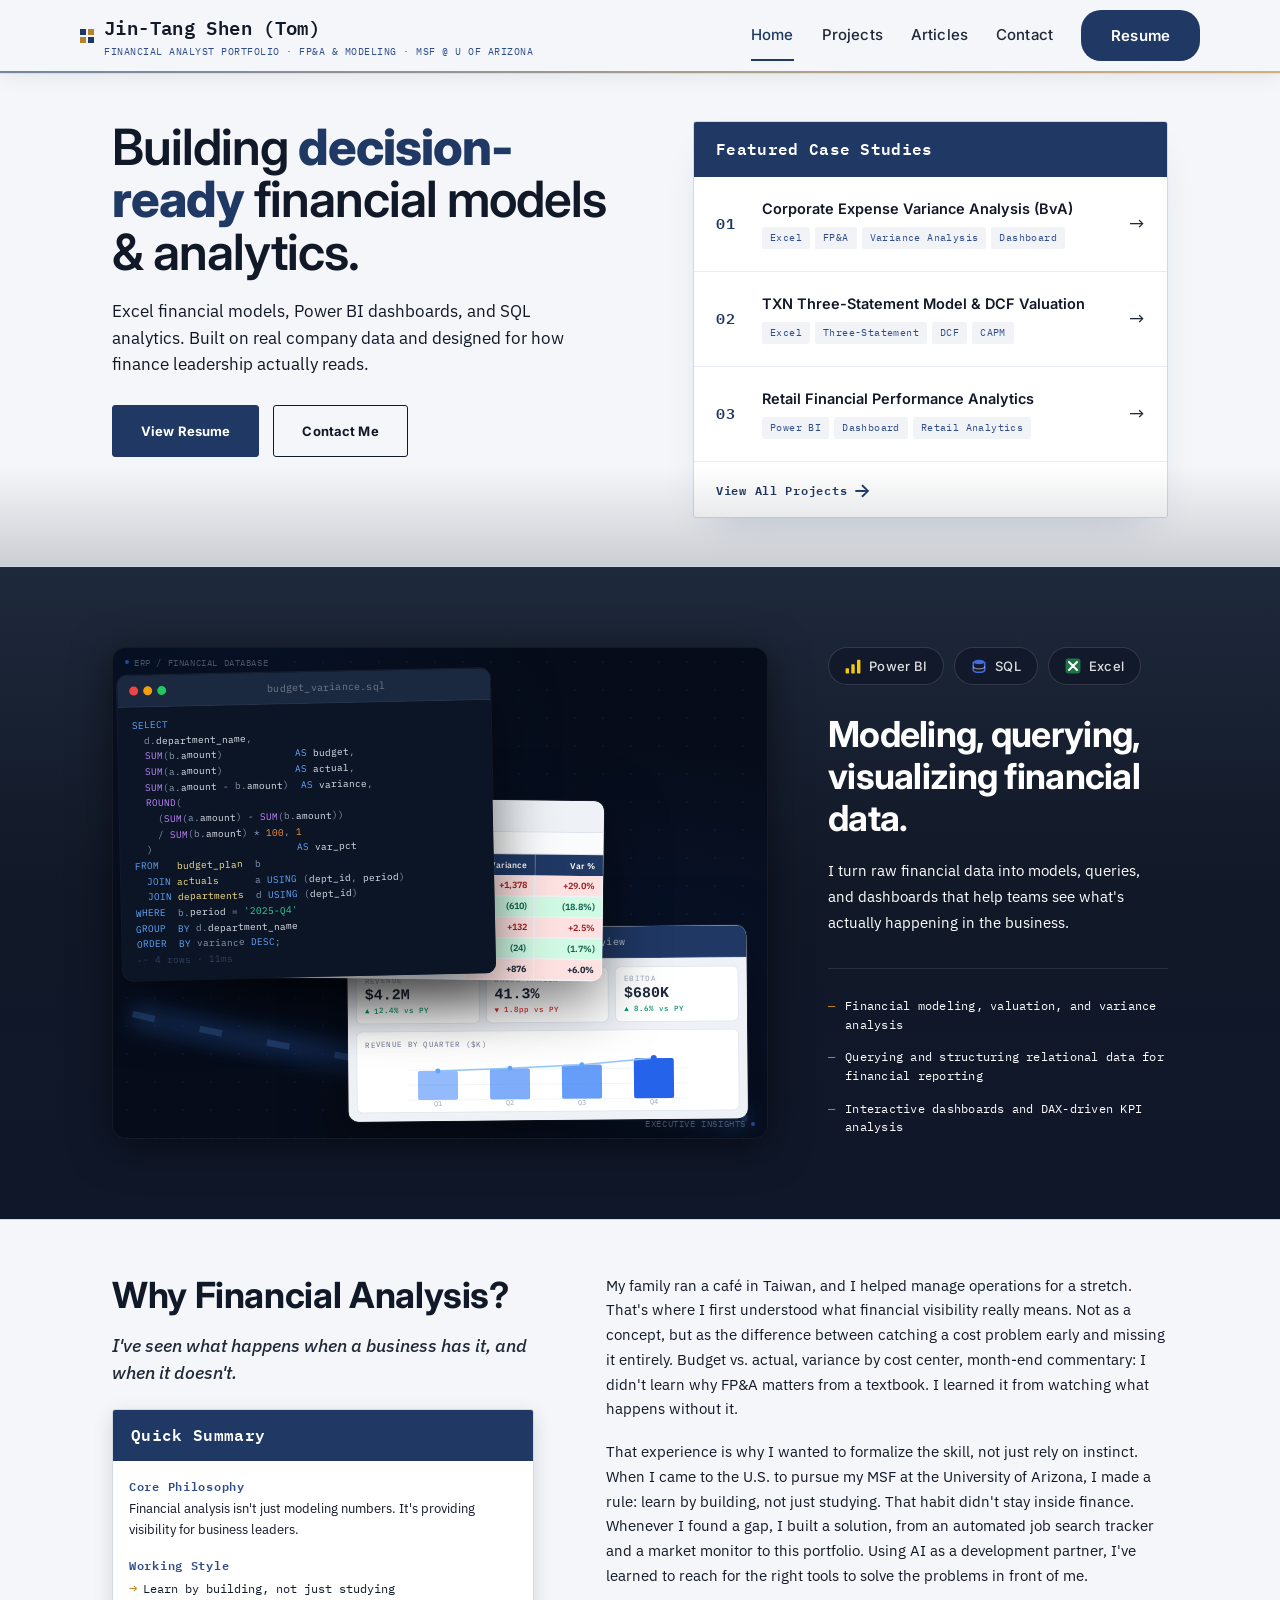
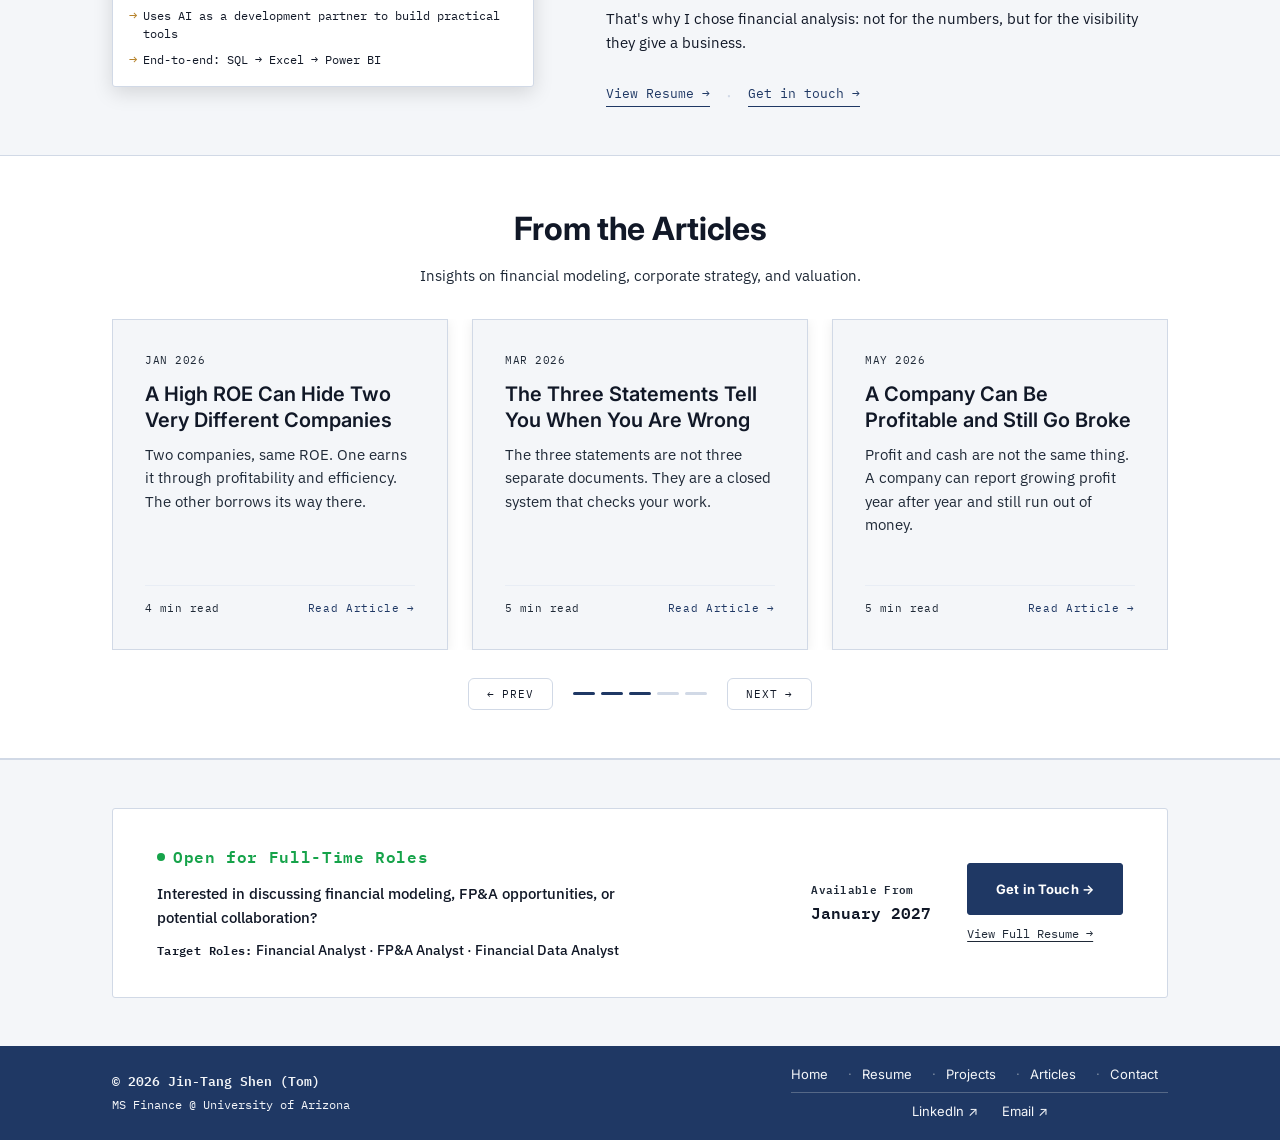
==== commit 8e60f474: "Update SQL article, font consistency, and homepage card images - Add full SQL learning article to ar" ====
--- a/index.html
+++ b/index.html
@@ -391,10 +391,10 @@
         </div>
         <div class="article-card">
           <span class="date">JUN 2026</span>
-          <h3>Why budget-vs-actual is the most underrated FP&amp;A skill</h3>
-          <p>What I learned building a full variance model from scratch, and why the commentary matters more than the spreadsheet.</p>
+          <h3>Why I Am Learning SQL, and How</h3>
+          <p>I already had Excel and Power BI. SQL kept showing up in job postings as the skill I was missing, so I mapped out a learning path and started working through it.</p>
           <div class="card-footer">
-            <span class="read-time">COMING SOON</span>
+            <span class="read-time">5 MIN READ</span>
             <a href="article-1.html" class="card-read">Read Article →</a>
           </div>
         </div>
--- a/style.css
+++ b/style.css
@@ -283,7 +283,7 @@
 }
 .ledger-table td:first-child{
   text-align:left;
-  font-family:'IBM Plex Sans', sans-serif;
+  font-family:'IBM Plex Mono', monospace;
   color:var(--ink);
 }
 .ledger-table tr:last-child td{
@@ -643,7 +643,7 @@
   text-transform:uppercase;
 }
 .wf-kpi-val{
-  font-family:'Inter',sans-serif;
+  font-family:'IBM Plex Mono',monospace;
   font-size:15px;
   font-weight:700;
   color:#1E293B;
@@ -1190,7 +1190,7 @@
 .awt-step:last-child{ border-bottom:none; }
 .awt-label{
   font-family:'IBM Plex Mono', monospace; font-size:11px;
-  font-weight:600; letter-spacing:.08em; text-transform:uppercase;
+  font-weight:600; letter-spacing:.08em;
   color:var(--green-soft); display:block; margin-bottom:6px;
 }
 .awt-step p{ margin:0; font-size:15px; line-height:1.65; }
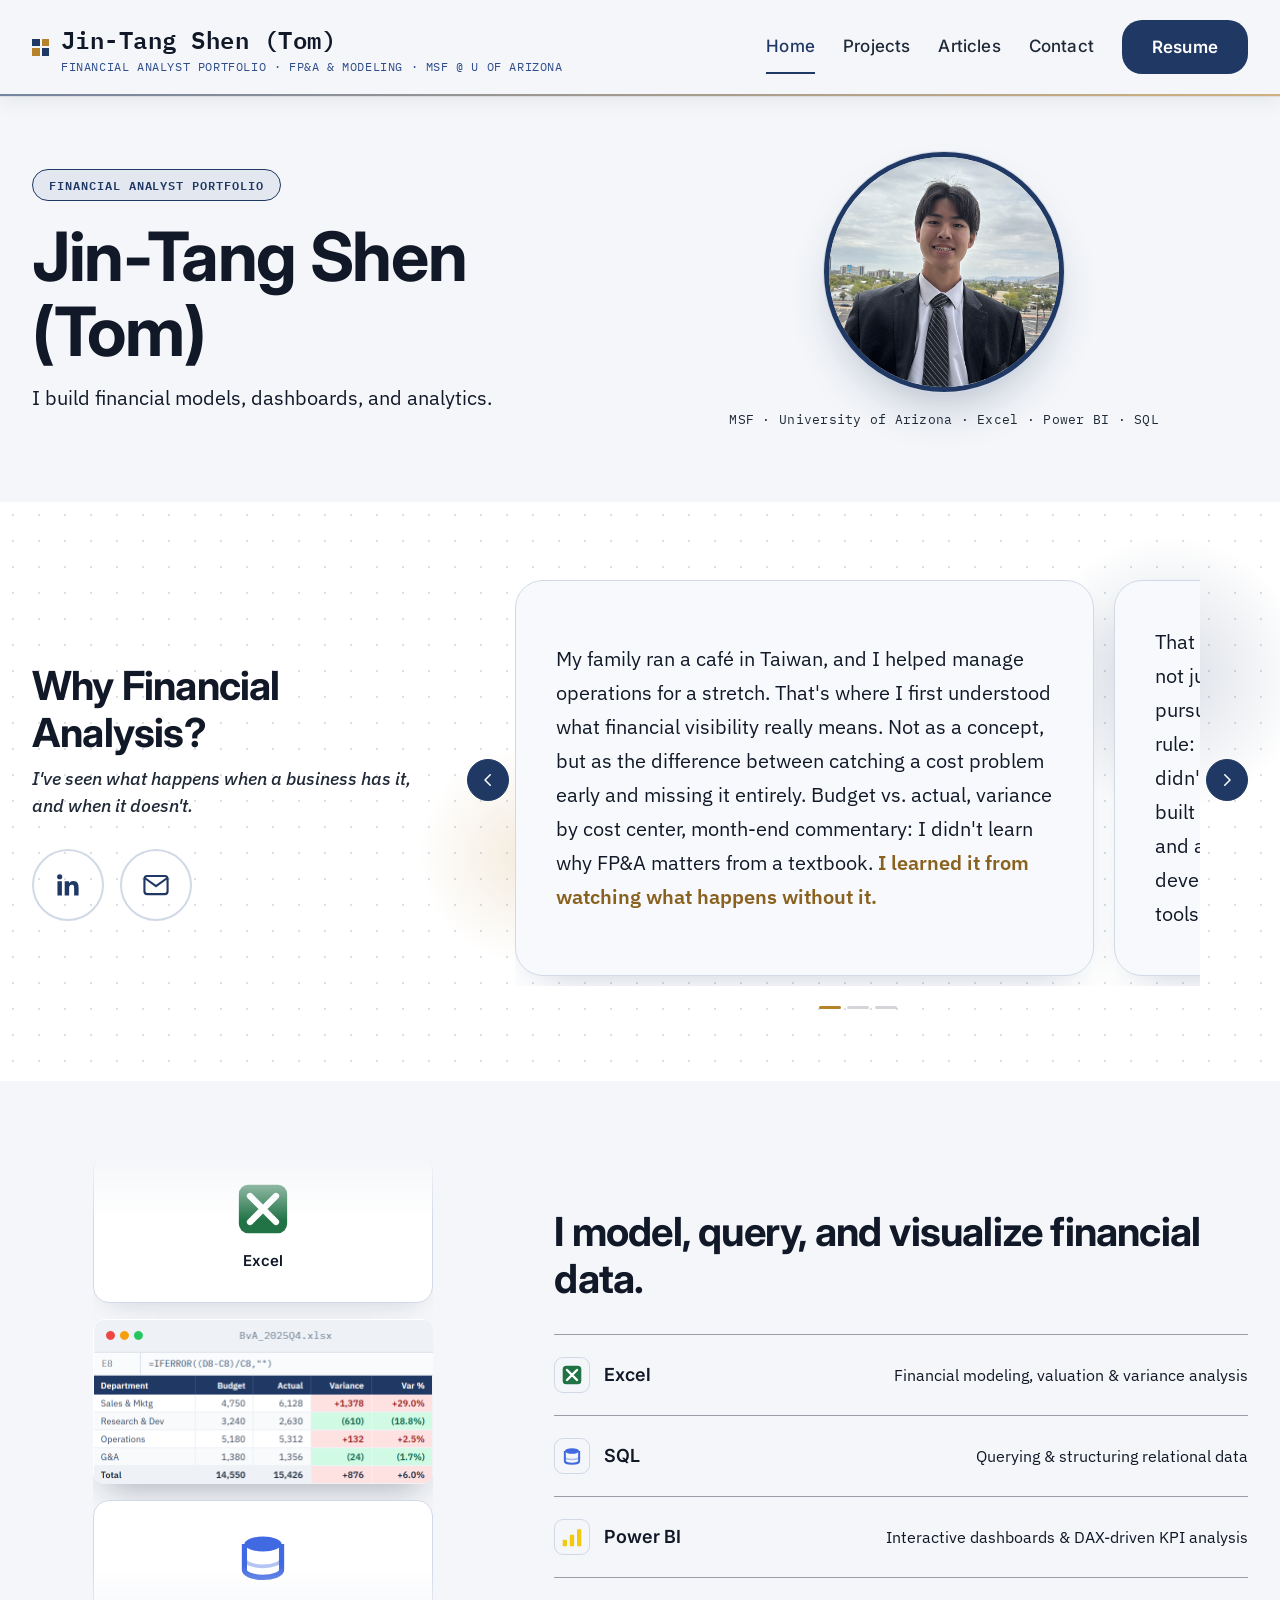
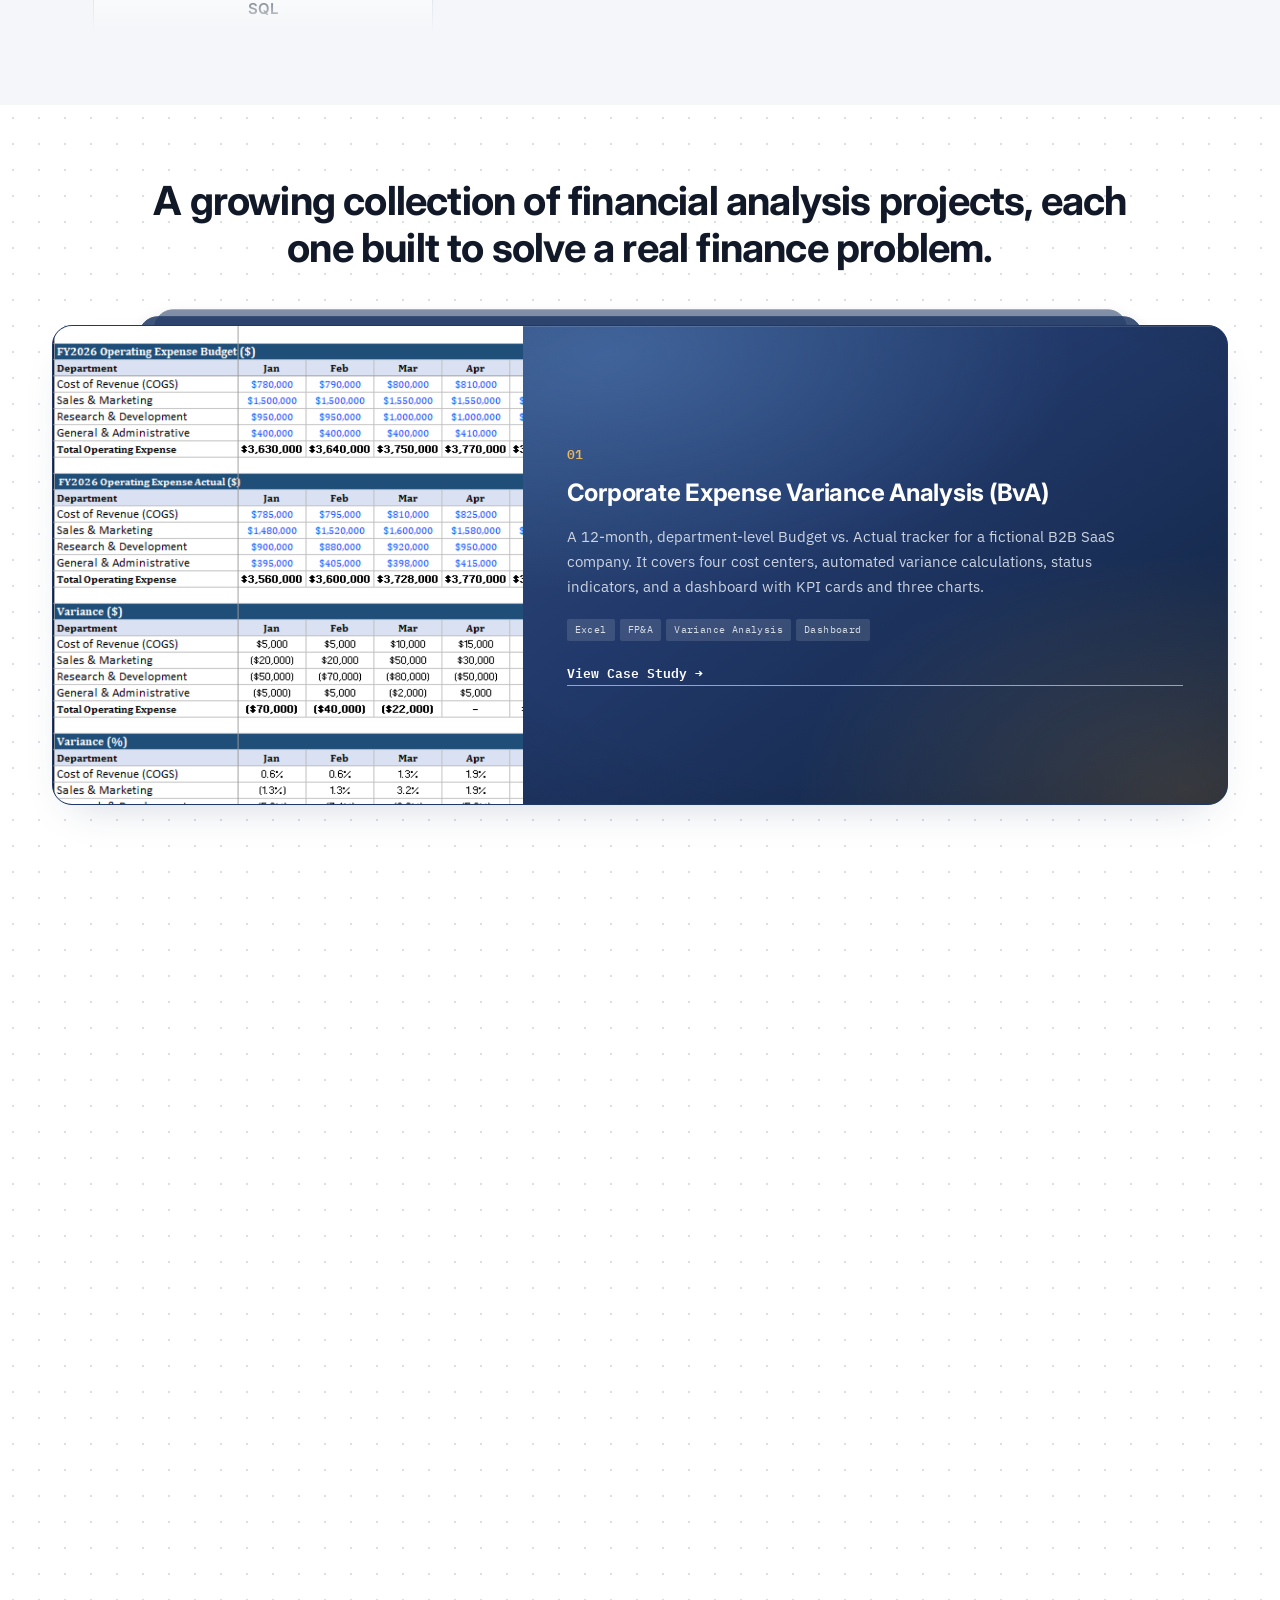
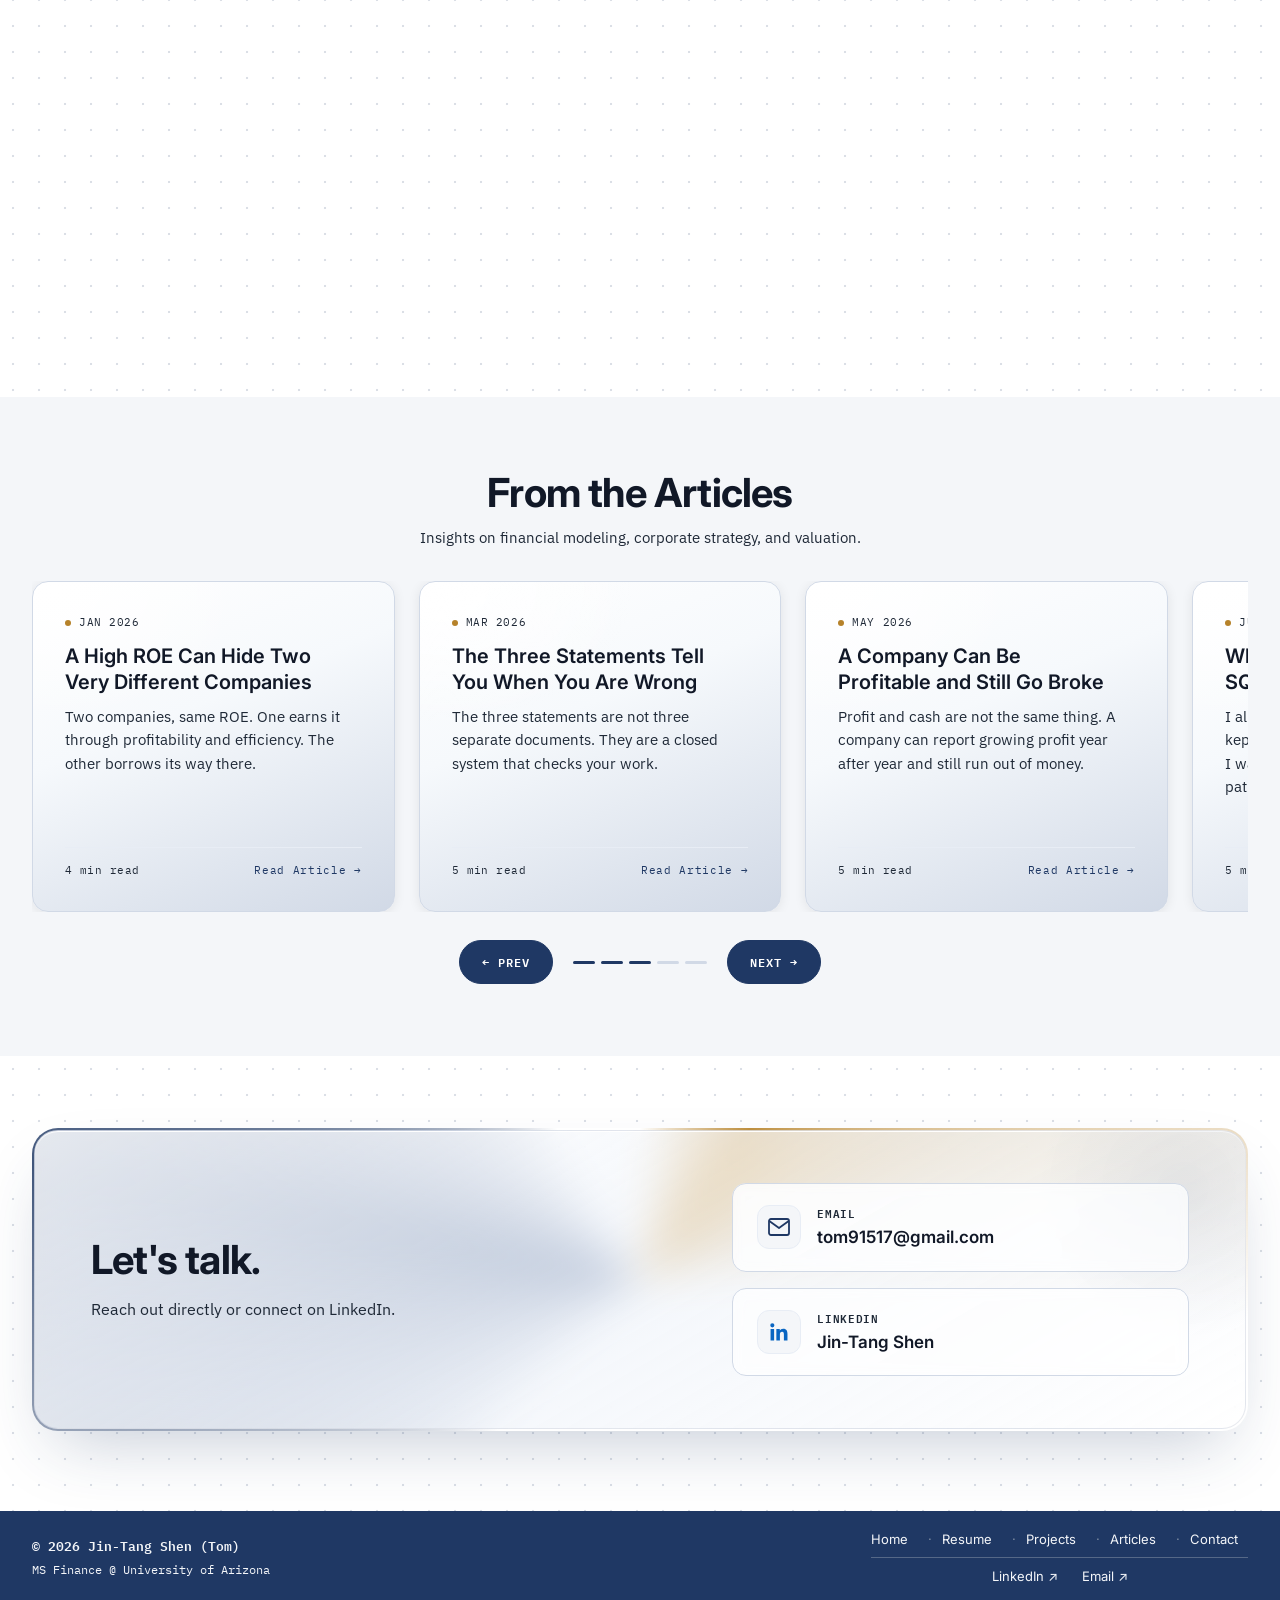
==== commit e3289637: "Update portfolio design and responsive behavior" ====
--- a/index.html
+++ b/index.html
@@ -1,4 +1,4 @@
-﻿<!DOCTYPE html>
+<!DOCTYPE html>
 <html lang="en">
 <head>
 <meta charset="UTF-8">
@@ -26,58 +26,148 @@
       <span class="mark"><span></span><span></span><span></span><span></span></span>
       <span class="wordmark-text">Jin-Tang Shen (Tom)<span class="wordmark-sub">Financial Analyst Portfolio · FP&amp;A &amp; Modeling · MSF @ U of Arizona</span></span>
     </a>
+    <button class="nav-toggle" aria-label="Toggle navigation" aria-expanded="false">
+      <span></span><span></span><span></span>
+    </button>
     <nav class="links">
       <a href="index.html" class="active" aria-current="page">Home</a>
       <a href="resume.html" class="nav-cta">Resume</a>
       <a href="projects.html">Projects</a>
       <a href="articles.html">Articles</a>
-      <a href="contact.html">Contact</a>
+      <a href="#contact">Contact</a>
     </nav>
   </div>
 </header>
 
 <main class="page-main">
 
-<section class="hero">
-  <div class="wrap hero-grid">
-    <div>
-      <h1>Building <em>decision-ready</em> financial models &amp; analytics.</h1>
-      <p class="lede">Excel financial models, Power BI dashboards, and SQL analytics. Built on real company data and designed for how finance leadership actually reads.</p>
-      <div class="cta-row">
-        <a href="resume.html" class="btn btn-primary">View Resume</a>
-        <a href="contact.html" class="btn btn-secondary">Contact Me</a>
-      </div>
-    </div>
-
-    <div class="featured-list-card">
-      <div class="fl-head">Featured Case Studies</div>
-      <a href="NorthBeam_BvA.html" class="fl-row">
-        <span class="fl-num">01</span>
-        <div class="fl-body">
-          <div class="fl-title">Corporate Expense Variance Analysis (BvA)</div>
-          <div class="fl-tags"><span>Excel</span><span>FP&amp;A</span><span>Variance Analysis</span><span>Dashboard</span></div>
-        </div>
-        <span class="fl-arrow">→</span>
-      </a>
-      <a href="TXN_DCF.html" class="fl-row">
-        <span class="fl-num">02</span>
-        <div class="fl-body">
-          <div class="fl-title">TXN Three-Statement Model &amp; DCF Valuation</div>
-          <div class="fl-tags"><span>Excel</span><span>Three-Statement</span><span>DCF</span><span>CAPM</span></div>
-        </div>
-        <span class="fl-arrow">→</span>
-      </a>
-      <a href="powerbi.html" class="fl-row">
-        <span class="fl-num">03</span>
-        <div class="fl-body">
-          <div class="fl-title">Retail Financial Performance Analytics</div>
-          <div class="fl-tags"><span>Power BI</span><span>Dashboard</span><span>Retail Analytics</span></div>
-        </div>
-        <span class="fl-arrow">→</span>
-      </a>
-      <div class="fl-footer">
-        <a href="projects.html">View All Projects <span class="fl-footer-arrow">→</span></a>
-      </div>
+<section class="profile-hero">
+  <div class="wrap profile-hero-grid">
+    <div class="profile-hero-copy">
+      <span class="profile-badge">Financial Analyst Portfolio</span>
+      <h1 class="profile-name">Jin-Tang Shen (Tom)</h1>
+      <p class="profile-tagline">I build financial models, dashboards, and analytics.</p>
+    </div>
+    <div class="profile-hero-photo">
+      <div class="profile-photo-frame">
+        <img src="headshot-profile.jpg" alt="Jin-Tang Shen (Tom)" class="profile-photo-img">
+      </div>
+      <p class="profile-photo-caption">MSF &middot; University of Arizona &middot; Excel &middot; Power BI &middot; SQL</p>
+    </div>
+  </div>
+</section>
+
+<section class="bio">
+  <div class="wrap">
+    <div class="bio-grid">
+
+      <div class="bio-col-left">
+        <h2 class="bio-heading">Why Financial Analysis?</h2>
+        <p class="bio-subtitle">I've seen what happens when a business has it, and when it doesn't.</p>
+        <div class="bio-social">
+          <a href="https://www.linkedin.com/in/jintang-shen/" target="_blank" rel="noopener" class="bio-social-btn" aria-label="LinkedIn">
+            <svg viewBox="0 0 24 24" fill="currentColor" xmlns="http://www.w3.org/2000/svg" aria-hidden="true"><path d="M20.45 20.45h-3.55v-5.57c0-1.33-.02-3.04-1.85-3.04-1.85 0-2.14 1.45-2.14 2.94v5.67H9.36V9h3.41v1.56h.05c.48-.9 1.64-1.85 3.38-1.85 3.6 0 4.27 2.37 4.27 5.46v6.28zM5.34 7.43a2.06 2.06 0 1 1 0-4.13 2.06 2.06 0 0 1 0 4.13zM7.12 20.45H3.56V9h3.56v11.45z"/></svg>
+          </a>
+          <a href="mailto:tom91517@gmail.com" class="bio-social-btn" aria-label="Email">
+            <svg viewBox="0 0 24 24" fill="none" xmlns="http://www.w3.org/2000/svg" aria-hidden="true"><rect x="2.75" y="4.75" width="18.5" height="14.5" rx="2.25" stroke="currentColor" stroke-width="1.7"/><path d="M3.5 6.8L12 12.9l8.5-6.1" stroke="currentColor" stroke-width="1.7" stroke-linecap="round" stroke-linejoin="round"/></svg>
+          </a>
+        </div>
+      </div>
+
+      <div class="bio-col-right">
+        <div class="bio-carousel-wrap">
+        <button class="bio-arrow bio-arrow-prev" id="bioPrev" aria-label="Previous">
+          <svg viewBox="0 0 24 24" width="18" height="18" fill="none" xmlns="http://www.w3.org/2000/svg"><path d="M15 5l-7 7 7 7" stroke="currentColor" stroke-width="2" stroke-linecap="round" stroke-linejoin="round"/></svg>
+        </button>
+        <div class="bio-stack" id="bioStackTrack">
+          <div class="bio-stack-item">
+            <div class="bio-glass-card">
+              <p>My family ran a café in Taiwan, and I helped manage operations for a stretch. That's where I first understood what financial visibility really means. Not as a concept, but as the difference between catching a cost problem early and missing it entirely. Budget vs. actual, variance by cost center, month-end commentary: I didn't learn why FP&amp;A matters from a textbook. <mark class="bio-mark">I learned it from watching what happens without it.</mark></p>
+            </div>
+          </div>
+          <div class="bio-stack-item">
+            <div class="bio-glass-card">
+              <p>That experience is why I wanted to formalize the skill, not just rely on instinct. When I came to the U.S. to pursue my MSF at the University of Arizona, I made a rule: <mark class="bio-mark">learn by building, not just studying.</mark> That habit didn't stay inside finance. Whenever I found a gap, I built a solution, from an automated job search tracker and a market monitor to this portfolio. Using AI as a development partner, I've learned to reach for the right tools to solve the problems in front of me.</p>
+            </div>
+          </div>
+          <div class="bio-stack-item">
+            <div class="bio-glass-card">
+              <p>That's why I chose financial analysis: not for the numbers, but <mark class="bio-mark">for the visibility they give a business.</mark></p>
+              <div class="bio-cta">
+                <a href="resume.html" class="btn btn-primary">View Resume →</a>
+                <a href="#contact" class="btn btn-secondary">Get in touch →</a>
+              </div>
+            </div>
+          </div>
+        </div>
+        <button class="bio-arrow bio-arrow-next" id="bioNext" aria-label="Next">
+          <svg viewBox="0 0 24 24" width="18" height="18" fill="none" xmlns="http://www.w3.org/2000/svg"><path d="M9 5l7 7-7 7" stroke="currentColor" stroke-width="2" stroke-linecap="round" stroke-linejoin="round"/></svg>
+        </button>
+        </div>
+        <div class="carousel-dots bio-dots-row" id="bioDots">
+          <span class="carousel-dot active"></span>
+          <span class="carousel-dot"></span>
+          <span class="carousel-dot"></span>
+        </div>
+      </div>
+      <script>
+      (function(){
+        var track = document.getElementById('bioStackTrack');
+        var prev  = document.getElementById('bioPrev');
+        var next  = document.getElementById('bioNext');
+        var dots  = document.querySelectorAll('#bioDots .carousel-dot');
+        var items = track.querySelectorAll('.bio-stack-item');
+
+        function step(){
+          var gap = parseFloat(getComputedStyle(track).columnGap || getComputedStyle(track).gap || 0);
+          return items[0].getBoundingClientRect().width + gap;
+        }
+
+        function currentIndex(){
+          return Math.round(track.scrollLeft / step());
+        }
+
+        function updateDots(){
+          var idx = Math.max(0, Math.min(currentIndex(), dots.length - 1));
+          dots.forEach(function(d, i){ d.classList.toggle('active', i === idx); });
+        }
+
+        function goTo(idx){
+          idx = Math.max(0, Math.min(idx, items.length - 1));
+          track.scrollTo({ left: idx * step(), behavior: 'smooth' });
+        }
+
+        prev.addEventListener('click', function(){ goTo(currentIndex() - 1); });
+        next.addEventListener('click', function(){ goTo(currentIndex() + 1); });
+        dots.forEach(function(dot, i){ dot.addEventListener('click', function(){ goTo(i); }); });
+        track.addEventListener('scroll', function(){ window.requestAnimationFrame(updateDots); });
+        window.addEventListener('resize', updateDots);
+
+        /* Swipe hint: nudge the stack once, when it scrolls into view, to hint horizontal swiping */
+        var hintPlayed = false;
+        function playSwipeHint(){
+          if (hintPlayed || currentIndex() !== 0) return;
+          hintPlayed = true;
+          track.classList.add('play-hint');
+          track.addEventListener('animationend', function handler(){
+            track.classList.remove('play-hint');
+            track.removeEventListener('animationend', handler);
+          });
+        }
+        if ('IntersectionObserver' in window){
+          var hintObserver = new IntersectionObserver(function(entries){
+            entries.forEach(function(entry){
+              if (entry.isIntersecting){
+                setTimeout(playSwipeHint, 400);
+                hintObserver.disconnect();
+              }
+            });
+          }, { threshold: 0.6 });
+          hintObserver.observe(track);
+        }
+      })();
+      </script>
+
     </div>
   </div>
 </section>
@@ -87,270 +177,241 @@
     <div class="showcase-grid">
 
       <div class="showcase-stack-wrap">
-        <div class="wf-scene">
-
-          <!-- subtle diagonal flow line -->
-          <svg class="wf-connectors" viewBox="0 0 100 75" preserveAspectRatio="none" aria-hidden="true">
-            <defs>
-              <filter id="wfGlow" x="-50%" y="-50%" width="200%" height="200%">
-                <feGaussianBlur stdDeviation="1.5"/>
-              </filter>
-            </defs>
-            <path d="M 3 56 C 28 62 62 67 97 72"
-                  stroke="rgba(59,130,246,0.22)" stroke-width="4"
-                  fill="none" filter="url(#wfGlow)"/>
-            <path d="M 3 56 C 28 62 62 67 97 72"
-                  stroke="rgba(96,165,250,0.2)" stroke-width="1"
-                  stroke-dasharray="3.5 7"
-                  fill="none"/>
-          </svg>
-
-          <!-- Window 1: SQL Editor -->
-          <div class="wf-win wf-win-sql">
-            <div class="wf-titlebar wf-tb-sql">
-              <div class="wf-dots">
-                <span class="wf-dot wfd-r"></span>
-                <span class="wf-dot wfd-y"></span>
-                <span class="wf-dot wfd-g"></span>
+        <div class="drift-wall drift-wall-single" style="max-width:340px;" aria-hidden="true">
+          <div class="drift-col">
+            <div class="drift-track">
+              <div class="tool-tile">
+                <span class="tool-tile-icon">
+                  <svg viewBox="0 0 14 14" fill="none" xmlns="http://www.w3.org/2000/svg">
+                    <rect x="0.5" y="0.5" width="13" height="13" rx="2.5" fill="#217346"/>
+                    <path d="M3.5 3.5L7 7l3.5-3.5M3.5 10.5L7 7l3.5 3.5" stroke="white" stroke-width="1.7" stroke-linecap="round" stroke-linejoin="round"/>
+                  </svg>
+                </span>
+                <span class="tool-tile-label">Excel</span>
               </div>
-              <span class="wf-fname wf-fname-sql">budget_variance.sql</span>
+              <img src="tile-excel.png" class="drift-tile" alt="">
+              <div class="tool-tile">
+                <span class="tool-tile-icon">
+                  <svg viewBox="0 0 14 14" fill="none" xmlns="http://www.w3.org/2000/svg">
+                    <ellipse cx="7" cy="3.5" rx="5" ry="2" fill="#4169E1"/>
+                    <path d="M2 3.5v7c0 1.1 2.24 2 5 2s5-.9 5-2v-7" fill="none" stroke="#4169E1" stroke-width="1.4"/>
+                    <path d="M2 7.5c0 1.1 2.24 2 5 2s5-.9 5-2" fill="none" stroke="rgba(65,105,225,0.4)" stroke-width="1"/>
+                  </svg>
+                </span>
+                <span class="tool-tile-label">SQL</span>
+              </div>
+              <img src="tile-sql.png" class="drift-tile" alt="">
+              <div class="tool-tile">
+                <span class="tool-tile-icon">
+                  <svg viewBox="0 0 14 14" fill="none" xmlns="http://www.w3.org/2000/svg">
+                    <rect x="0.5" y="9" width="3" height="4.5" rx="0.6" fill="#F2C811"/>
+                    <rect x="5.5" y="5.5" width="3" height="8" rx="0.6" fill="#F2C811"/>
+                    <rect x="10.5" y="1.5" width="3" height="12" rx="0.6" fill="#F2C811"/>
+                  </svg>
+                </span>
+                <span class="tool-tile-label">Power BI</span>
+              </div>
+              <img src="tile-pbi.png" class="drift-tile" alt="">
+              <img src="tile-erp.png" class="drift-tile" alt="">
+
+              <div class="tool-tile">
+                <span class="tool-tile-icon">
+                  <svg viewBox="0 0 14 14" fill="none" xmlns="http://www.w3.org/2000/svg">
+                    <rect x="0.5" y="0.5" width="13" height="13" rx="2.5" fill="#217346"/>
+                    <path d="M3.5 3.5L7 7l3.5-3.5M3.5 10.5L7 7l3.5 3.5" stroke="white" stroke-width="1.7" stroke-linecap="round" stroke-linejoin="round"/>
+                  </svg>
+                </span>
+                <span class="tool-tile-label">Excel</span>
+              </div>
+              <img src="tile-excel.png" class="drift-tile" alt="">
+              <div class="tool-tile">
+                <span class="tool-tile-icon">
+                  <svg viewBox="0 0 14 14" fill="none" xmlns="http://www.w3.org/2000/svg">
+                    <ellipse cx="7" cy="3.5" rx="5" ry="2" fill="#4169E1"/>
+                    <path d="M2 3.5v7c0 1.1 2.24 2 5 2s5-.9 5-2v-7" fill="none" stroke="#4169E1" stroke-width="1.4"/>
+                    <path d="M2 7.5c0 1.1 2.24 2 5 2s5-.9 5-2" fill="none" stroke="rgba(65,105,225,0.4)" stroke-width="1"/>
+                  </svg>
+                </span>
+                <span class="tool-tile-label">SQL</span>
+              </div>
+              <img src="tile-sql.png" class="drift-tile" alt="">
+              <div class="tool-tile">
+                <span class="tool-tile-icon">
+                  <svg viewBox="0 0 14 14" fill="none" xmlns="http://www.w3.org/2000/svg">
+                    <rect x="0.5" y="9" width="3" height="4.5" rx="0.6" fill="#F2C811"/>
+                    <rect x="5.5" y="5.5" width="3" height="8" rx="0.6" fill="#F2C811"/>
+                    <rect x="10.5" y="1.5" width="3" height="12" rx="0.6" fill="#F2C811"/>
+                  </svg>
+                </span>
+                <span class="tool-tile-label">Power BI</span>
+              </div>
+              <img src="tile-pbi.png" class="drift-tile" alt="">
+              <img src="tile-erp.png" class="drift-tile" alt="">
             </div>
-            <div class="wf-editor">
-<span class="wfc"><span class="wfc-kw">SELECT</span></span>
-<span class="wfc">  d.<span class="wfc-col">department_name</span>,</span>
-<span class="wfc">  <span class="wfc-fn">SUM</span>(b.<span class="wfc-col">amount</span>)            <span class="wfc-kw">AS</span> <span class="wfc-col">budget</span>,</span>
-<span class="wfc">  <span class="wfc-fn">SUM</span>(a.<span class="wfc-col">amount</span>)            <span class="wfc-kw">AS</span> <span class="wfc-col">actual</span>,</span>
-<span class="wfc">  <span class="wfc-fn">SUM</span>(a.<span class="wfc-col">amount</span> - b.<span class="wfc-col">amount</span>)  <span class="wfc-kw">AS</span> <span class="wfc-col">variance</span>,</span>
-<span class="wfc">  <span class="wfc-fn">ROUND</span>(</span>
-<span class="wfc">    (<span class="wfc-fn">SUM</span>(a.<span class="wfc-col">amount</span>) - <span class="wfc-fn">SUM</span>(b.<span class="wfc-col">amount</span>))</span>
-<span class="wfc">    / <span class="wfc-fn">SUM</span>(b.<span class="wfc-col">amount</span>) * <span class="wfc-num">100</span>, <span class="wfc-num">1</span></span>
-<span class="wfc">  )                        <span class="wfc-kw">AS</span> <span class="wfc-col">var_pct</span></span>
-<span class="wfc"><span class="wfc-kw">FROM</span>   <span class="wfc-tbl">budget_plan</span>  b</span>
-<span class="wfc">  <span class="wfc-kw">JOIN</span> <span class="wfc-tbl">actuals</span>      a <span class="wfc-kw">USING</span> (<span class="wfc-col">dept_id</span>, <span class="wfc-col">period</span>)</span>
-<span class="wfc">  <span class="wfc-kw">JOIN</span> <span class="wfc-tbl">departments</span>  d <span class="wfc-kw">USING</span> (<span class="wfc-col">dept_id</span>)</span>
-<span class="wfc"><span class="wfc-kw">WHERE</span>  b.<span class="wfc-col">period</span> = <span class="wfc-str">'2025-Q4'</span></span>
-<span class="wfc"><span class="wfc-kw">GROUP</span>  <span class="wfc-kw">BY</span> d.<span class="wfc-col">department_name</span></span>
-<span class="wfc"><span class="wfc-kw">ORDER</span>  <span class="wfc-kw">BY</span> variance <span class="wfc-kw">DESC</span>;</span>
-<span class="wfc wfc-cmt">-- 4 rows · 11ms</span>
+          </div>
+        </div>
+      </div>
+
+      <div class="showcase-copy">
+        <h2 class="showcase-h2">I model, query, and visualize financial data.</h2>
+        <div class="tool-rows">
+          <div class="tool-row">
+            <div class="tool-row-left">
+              <span class="tool-icon">
+                <svg viewBox="0 0 14 14" fill="none" xmlns="http://www.w3.org/2000/svg" aria-hidden="true">
+                  <rect x="0.5" y="0.5" width="13" height="13" rx="2.5" fill="#217346"/>
+                  <path d="M3.5 3.5L7 7l3.5-3.5M3.5 10.5L7 7l3.5 3.5" stroke="white" stroke-width="1.7" stroke-linecap="round" stroke-linejoin="round"/>
+                </svg>
+              </span>
+              <span class="tool-name">Excel</span>
             </div>
-          </div>
-
-          <!-- Window 2: Excel BvA Model -->
-          <div class="wf-win wf-win-excel">
-            <div class="wf-titlebar wf-tb-xlsx">
-              <div class="wf-dots">
-                <span class="wf-dot wfd-r"></span>
-                <span class="wf-dot wfd-y"></span>
-                <span class="wf-dot wfd-g"></span>
-              </div>
-              <span class="wf-fname wf-fname-xlsx">BvA_2025Q4.xlsx</span>
+            <p class="tool-desc">Financial modeling, valuation &amp; variance analysis</p>
+          </div>
+          <div class="tool-row">
+            <div class="tool-row-left">
+              <span class="tool-icon">
+                <svg viewBox="0 0 14 14" fill="none" xmlns="http://www.w3.org/2000/svg" aria-hidden="true">
+                  <ellipse cx="7" cy="3.5" rx="5" ry="2" fill="#4169E1"/>
+                  <path d="M2 3.5v7c0 1.1 2.24 2 5 2s5-.9 5-2v-7" fill="none" stroke="#4169E1" stroke-width="1.4"/>
+                  <path d="M2 7.5c0 1.1 2.24 2 5 2s5-.9 5-2" fill="none" stroke="rgba(65,105,225,0.4)" stroke-width="1"/>
+                </svg>
+              </span>
+              <span class="tool-name">SQL</span>
             </div>
-            <div class="wf-fbar">
-              <span class="wf-fbar-cell">E8</span>
-              <span class="wf-fbar-formula">=IFERROR((D8-C8)/C8,"")</span>
+            <p class="tool-desc">Querying &amp; structuring relational data</p>
+          </div>
+          <div class="tool-row">
+            <div class="tool-row-left">
+              <span class="tool-icon">
+                <svg viewBox="0 0 14 14" fill="none" xmlns="http://www.w3.org/2000/svg" aria-hidden="true">
+                  <rect x="0.5" y="9" width="3" height="4.5" rx="0.6" fill="#F2C811"/>
+                  <rect x="5.5" y="5.5" width="3" height="8" rx="0.6" fill="#F2C811"/>
+                  <rect x="10.5" y="1.5" width="3" height="12" rx="0.6" fill="#F2C811"/>
+                </svg>
+              </span>
+              <span class="tool-name">Power BI</span>
             </div>
-            <table class="wf-grid" aria-label="Budget vs Actual">
-              <colgroup>
-                <col style="width:30%">
-                <col style="width:17%">
-                <col style="width:17%">
-                <col style="width:18%">
-                <col style="width:18%">
-              </colgroup>
-              <thead>
-                <tr>
-                  <th>Department</th>
-                  <th>Budget</th>
-                  <th>Actual</th>
-                  <th>Variance</th>
-                  <th>Var %</th>
-                </tr>
-              </thead>
-              <tbody>
-                <tr>
-                  <td>Sales &amp; Mktg</td>
-                  <td class="num">4,750</td>
-                  <td class="num">6,128</td>
-                  <td class="wf-bad">+1,378</td>
-                  <td class="wf-bad">+29.0%</td>
-                </tr>
-                <tr>
-                  <td>Research &amp; Dev</td>
-                  <td class="num">3,240</td>
-                  <td class="num">2,630</td>
-                  <td class="wf-good">(610)</td>
-                  <td class="wf-good">(18.8%)</td>
-                </tr>
-                <tr>
-                  <td>Operations</td>
-                  <td class="num">5,180</td>
-                  <td class="num">5,312</td>
-                  <td class="wf-bad">+132</td>
-                  <td class="wf-bad">+2.5%</td>
-                </tr>
-                <tr>
-                  <td>G&amp;A</td>
-                  <td class="num">1,380</td>
-                  <td class="num">1,356</td>
-                  <td class="wf-good">(24)</td>
-                  <td class="wf-good">(1.7%)</td>
-                </tr>
-                <tr class="wf-total">
-                  <td>Total</td>
-                  <td class="num">14,550</td>
-                  <td class="num">15,426</td>
-                  <td class="wf-bad">+876</td>
-                  <td class="wf-bad">+6.0%</td>
-                </tr>
-              </tbody>
-            </table>
-          </div>
-
-          <!-- Window 3: Power BI Dashboard -->
-          <div class="wf-win wf-win-pbi">
-            <div class="wf-titlebar wf-tb-pbi">
-              <div class="wf-dots">
-                <span class="wf-dot wfd-r"></span>
-                <span class="wf-dot wfd-y"></span>
-                <span class="wf-dot wfd-g"></span>
-              </div>
-              <span class="wf-fname wf-fname-pbi">Executive Overview</span>
-            </div>
-            <div class="wf-dash">
-              <div class="wf-kpi-row">
-                <div class="wf-kpi">
-                  <span class="wf-kpi-lbl">Revenue</span>
-                  <span class="wf-kpi-val">$4.2M</span>
-                  <span class="wf-kpi-dt wf-kpi-up">▲ 12.4% vs PY</span>
-                </div>
-                <div class="wf-kpi">
-                  <span class="wf-kpi-lbl">Gross Margin</span>
-                  <span class="wf-kpi-val">41.3%</span>
-                  <span class="wf-kpi-dt wf-kpi-down">▼ 1.8pp vs PY</span>
-                </div>
-                <div class="wf-kpi">
-                  <span class="wf-kpi-lbl">EBITDA</span>
-                  <span class="wf-kpi-val">$680K</span>
-                  <span class="wf-kpi-dt wf-kpi-up">▲ 8.6% vs PY</span>
-                </div>
-              </div>
-              <div class="wf-chart-box">
-                <div class="wf-chart-ttl">Revenue by Quarter ($K)</div>
-                <svg viewBox="0 0 280 52" xmlns="http://www.w3.org/2000/svg" aria-hidden="true" style="display:block;width:100%;height:52px">
-                  <line x1="0" y1="45" x2="280" y2="45" stroke="#E2E8F0" stroke-width="0.5"/>
-                  <line x1="0" y1="30" x2="280" y2="30" stroke="#E2E8F0" stroke-width="0.5"/>
-                  <line x1="0" y1="15" x2="280" y2="15" stroke="#E2E8F0" stroke-width="0.5"/>
-                  <rect x="10"  y="16" width="40" height="29" rx="2" fill="#3B82F6" opacity="0.55"/>
-                  <rect x="82"  y="14" width="40" height="31" rx="2" fill="#3B82F6" opacity="0.65"/>
-                  <rect x="154" y="11" width="40" height="34" rx="2" fill="#3B82F6" opacity="0.78"/>
-                  <rect x="226" y="5"  width="40" height="40" rx="2" fill="#2563EB"/>
-                  <polyline points="30,16 102,14 174,11 246,5"
-                            fill="none" stroke="#93C5FD" stroke-width="1.5" stroke-linejoin="round"/>
-                  <circle cx="30"  cy="16" r="2.5" fill="#60A5FA"/>
-                  <circle cx="102" cy="14" r="2.5" fill="#60A5FA"/>
-                  <circle cx="174" cy="11" r="2.5" fill="#60A5FA"/>
-                  <circle cx="246" cy="5"  r="3"   fill="#2563EB"/>
-                  <text x="30"  y="51" text-anchor="middle" fill="#94A3B8" font-family="IBM Plex Mono,monospace" font-size="7">Q1</text>
-                  <text x="102" y="51" text-anchor="middle" fill="#94A3B8" font-family="IBM Plex Mono,monospace" font-size="7">Q2</text>
-                  <text x="174" y="51" text-anchor="middle" fill="#94A3B8" font-family="IBM Plex Mono,monospace" font-size="7">Q3</text>
-                  <text x="246" y="51" text-anchor="middle" fill="#94A3B8" font-family="IBM Plex Mono,monospace" font-size="7">Q4</text>
-                </svg>
-              </div>
-            </div>
-          </div>
-
-          <!-- flow labels -->
-          <div class="wf-lbl wf-lbl-top" aria-hidden="true">
-            <span class="wf-lbl-dot"></span>ERP / Financial Database
-          </div>
-          <div class="wf-lbl wf-lbl-bot" aria-hidden="true">
-            Executive Insights<span class="wf-lbl-dot"></span>
-          </div>
-
-        </div>
-      </div>
-
-      <div class="showcase-copy">
-        <div class="showcase-badges">
-          <div class="tech-badge">
-            <svg width="16" height="16" viewBox="0 0 14 14" fill="none" xmlns="http://www.w3.org/2000/svg" aria-hidden="true">
-              <rect x="0.5" y="9" width="3" height="4.5" rx="0.6" fill="#F2C811"/>
-              <rect x="5.5" y="5.5" width="3" height="8" rx="0.6" fill="#F2C811"/>
-              <rect x="10.5" y="1.5" width="3" height="12" rx="0.6" fill="#F2C811"/>
-            </svg>
-            <span>Power BI</span>
-          </div>
-          <div class="tech-badge">
-            <svg width="16" height="16" viewBox="0 0 14 14" fill="none" xmlns="http://www.w3.org/2000/svg" aria-hidden="true">
-              <ellipse cx="7" cy="3.5" rx="5" ry="2" fill="#4169E1"/>
-              <path d="M2 3.5v7c0 1.1 2.24 2 5 2s5-.9 5-2v-7" fill="none" stroke="#4169E1" stroke-width="1.4"/>
-              <path d="M2 7.5c0 1.1 2.24 2 5 2s5-.9 5-2" fill="none" stroke="rgba(255,255,255,0.45)" stroke-width="1"/>
-            </svg>
-            <span>SQL</span>
-          </div>
-          <div class="tech-badge">
-            <svg width="16" height="16" viewBox="0 0 14 14" fill="none" xmlns="http://www.w3.org/2000/svg" aria-hidden="true">
-              <rect x="0.5" y="0.5" width="13" height="13" rx="2.5" fill="#217346"/>
-              <path d="M3.5 3.5L7 7l3.5-3.5M3.5 10.5L7 7l3.5 3.5" stroke="white" stroke-width="1.7" stroke-linecap="round" stroke-linejoin="round"/>
-            </svg>
-            <span>Excel</span>
-          </div>
-        </div>
-        <h2 class="showcase-h2">Modeling, querying, visualizing financial data.</h2>
-        <p class="showcase-desc">I turn raw financial data into models, queries, and dashboards that help teams see what's actually happening in the business.</p>
-        <ul class="showcase-list">
-          <li>Financial modeling, valuation, and variance analysis</li>
-          <li>Querying and structuring relational data for financial reporting</li>
-          <li>Interactive dashboards and DAX-driven KPI analysis</li>
-        </ul>
+            <p class="tool-desc">Interactive dashboards &amp; DAX-driven KPI analysis</p>
+          </div>
+        </div>
       </div>
 
     </div>
   </div>
 </section>
 
-<section class="bio">
-  <div class="wrap">
-    <div class="bio-grid">
-
-      <div class="bio-col-left">
-        <h2 class="bio-heading">Why Financial Analysis?</h2>
-        <p class="bio-subtitle">I've seen what happens when a business has it, and when it doesn't.</p>
-        <div class="bio-summary-card">
-          <div class="bsc-head">Quick Summary</div>
-          <div class="bsc-body">
-            <div class="bsc-section">
-              <span class="bsc-key">Core Philosophy</span>
-              <span class="bsc-quote">Financial analysis isn't just modeling numbers. It's providing visibility for business leaders.</span>
-            </div>
-            <div class="bsc-section">
-              <span class="bsc-key">Working Style</span>
-              <ul class="bsc-list">
-                <li>Learn by building, not just studying</li>
-                <li>Uses AI as a development partner to build practical tools</li>
-                <li>End-to-end: SQL → Excel → Power BI</li>
-              </ul>
-            </div>
-          </div>
-        </div>
-      </div>
-
-      <div class="bio-col-right">
-        <div class="bio-body">
-          <p>My family ran a café in Taiwan, and I helped manage operations for a stretch. That's where I first understood what financial visibility really means. Not as a concept, but as the difference between catching a cost problem early and missing it entirely. Budget vs. actual, variance by cost center, month-end commentary: I didn't learn why FP&amp;A matters from a textbook. I learned it from watching what happens without it.</p>
-          <p>That experience is why I wanted to formalize the skill, not just rely on instinct. When I came to the U.S. to pursue my MSF at the University of Arizona, I made a rule: learn by building, not just studying. That habit didn't stay inside finance. Whenever I found a gap, I built a solution, from an automated job search tracker and a market monitor to this portfolio. Using AI as a development partner, I've learned to reach for the right tools to solve the problems in front of me.</p>
-          <p>That's why I chose financial analysis: not for the numbers, but for the visibility they give a business.</p>
-        </div>
-        <div class="bio-cta">
-          <a href="resume.html" class="bio-cta-link">View Resume →</a>
-          <span class="bio-cta-sep">·</span>
-          <a href="contact.html" class="bio-cta-link">Get in touch →</a>
-        </div>
-      </div>
-
+<section class="project-stack-demo">
+  <div class="ps-scroller" id="psScroller">
+    <div class="ps-pin">
+      <div class="ps-head">
+        <h2 class="ps-heading">A growing collection of financial analysis projects, each one built to solve a real finance problem.</h2>
+      </div>
+      <div class="ps-stage">
+      <div class="ps-stack-deco ps-stack-deco-2" aria-hidden="true"></div>
+      <div class="ps-stack-deco ps-stack-deco-1" aria-hidden="true"></div>
+      <div class="ps-card">
+        <div class="ps-card-inner">
+          <div class="ps-card-media"><img src="BvA_home_picture.png" alt="NorthBeam Analytics Budget vs. Actual model: budget, actual, variance and status tables by department"></div>
+          <div class="ps-card-body">
+            <span class="ps-num">01</span>
+            <h3 class="ps-title">Corporate Expense Variance Analysis (BvA)</h3>
+            <p class="ps-desc">A 12-month, department-level Budget vs. Actual tracker for a fictional B2B SaaS company. It covers four cost centers, automated variance calculations, status indicators, and a dashboard with KPI cards and three charts.</p>
+            <div class="fl-tags"><span>Excel</span><span>FP&amp;A</span><span>Variance Analysis</span><span>Dashboard</span></div>
+            <a href="NorthBeam_BvA.html" class="ps-link">View Case Study →</a>
+          </div>
+        </div>
+      </div>
+      <div class="ps-card">
+        <div class="ps-card-inner">
+          <div class="ps-card-media"><img src="3Statement_DCF_model_home_picture.png" alt="Texas Instruments three-statement model: income statement and balance sheet, FY2023 to FY2025 historical with FY2026 to FY2027 projections"></div>
+          <div class="ps-card-body">
+            <span class="ps-num">02</span>
+            <h3 class="ps-title">TXN Three-Statement Model &amp; DCF Valuation</h3>
+            <p class="ps-desc">A driver-based three-statement model and unlevered DCF valuation of Texas Instruments (TXN), built from 10-K historical data (FY2023&ndash;FY2025) with a five-year forecast to FY2030. Intrinsic value falls below current market price across the full sensitivity range.</p>
+            <div class="fl-tags"><span>Excel</span><span>Three-Statement</span><span>DCF</span><span>CAPM</span></div>
+            <a href="TXN_DCF.html" class="ps-link">View Case Study →</a>
+          </div>
+        </div>
+      </div>
+      <div class="ps-card">
+        <div class="ps-card-inner">
+          <div class="ps-card-media"><img src="PowerBI_home_picture.png" alt="Retail financial performance Power BI dashboard: customer and order value KPIs, sales versus profit by sub-category, profit by segment, and bottom five products by profit"></div>
+          <div class="ps-card-body">
+            <span class="ps-num">03</span>
+            <h3 class="ps-title">Retail Financial Performance Analytics</h3>
+            <p class="ps-desc">An executive dashboard built in Power BI Desktop from the Sample Superstore dataset, using a star schema with one fact table and four dimension tables, plus DAX time-intelligence measures for year-over-year comparisons.</p>
+            <div class="fl-tags"><span>Power BI</span><span>Dashboard</span><span>Retail Analytics</span></div>
+            <a href="powerbi.html" class="ps-link">View Case Study →</a>
+          </div>
+        </div>
+      </div>
+      <div class="ps-card">
+        <div class="ps-card-inner ps-card-inner-cta">
+          <h3 class="ps-title">Like what you see?</h3>
+          <p class="ps-desc">Take a closer look at the full resume, or reach out directly.</p>
+          <div class="ps-actions">
+            <a href="resume.html" class="btn btn-primary">View Resume</a>
+            <a href="#contact" class="btn btn-secondary">Contact Me</a>
+            <a href="projects.html" class="ps-link">View All Projects →</a>
+          </div>
+        </div>
+      </div>
+      <div class="ps-progress">
+        <span class="ps-progress-dot"></span>
+        <span class="ps-progress-dot"></span>
+        <span class="ps-progress-dot"></span>
+        <span class="ps-progress-dot"></span>
+      </div>
+      </div>
     </div>
   </div>
 </section>
+<script>
+(function(){
+  var scroller = document.getElementById('psScroller');
+  if (!scroller) return;
+  var cards = Array.from(scroller.querySelectorAll('.ps-card'));
+  var dots = Array.from(scroller.querySelectorAll('.ps-progress-dot'));
+  var n = cards.length;
+
+  function clamp(v, min, max){ return Math.min(Math.max(v, min), max); }
+
+  function update(){
+    var rect = scroller.getBoundingClientRect();
+    var pin = scroller.querySelector('.ps-pin');
+    var scrollable = scroller.offsetHeight - pin.offsetHeight;
+    var scrolled = clamp(-rect.top, 0, scrollable);
+    var progress = scrollable > 0 ? scrolled / scrollable : 0;
+    var raw = progress * n;
+    var idx = clamp(Math.floor(raw), 0, n - 1);
+
+    cards.forEach(function(card, i){
+      if (i === idx){
+        card.style.opacity = '1';
+        card.style.transform = 'scale(1) translateY(0)';
+        card.style.zIndex = '10';
+        card.style.pointerEvents = 'auto';
+      } else if (i < idx){
+        card.style.opacity = '0';
+        card.style.transform = 'scale(0.94) translateY(-24px)';
+        card.style.zIndex = '1';
+        card.style.pointerEvents = 'none';
+      } else {
+        card.style.opacity = '0';
+        card.style.transform = 'scale(0.96) translateY(24px)';
+        card.style.zIndex = '1';
+        card.style.pointerEvents = 'none';
+      }
+    });
+    dots.forEach(function(dot, i){ dot.classList.toggle('active', i === idx); });
+  }
+
+  window.addEventListener('scroll', function(){ window.requestAnimationFrame(update); }, { passive: true });
+  window.addEventListener('resize', update);
+  update();
+})();
+</script>
+
 
 <section class="articles">
   <div class="wrap">
@@ -429,13 +490,23 @@
   var next    = document.getElementById('articlesNext');
   var dots    = document.querySelectorAll('#carouselDots .carousel-dot');
   var cards   = track.querySelectorAll('.article-card');
-  var visible = 3, current = 0, total = cards.length;
-  var pages   = total - visible + 1; /* 3 possible positions: 0,1,2 */
-
+  var total   = cards.length;
+  var current = 0, visible = 3, pages = total - visible + 1;
+
+  /* must match the flex-basis breakpoints in style.css */
+  function visibleCount() {
+    var w = window.innerWidth;
+    if (w <= 620) return 1;
+    if (w <= 900) return 2;
+    return 3;
+  }
+
+  /* read the rendered width rather than recomputing it, so the card widths
+     stay owned by CSS alone */
   function step() {
-    var gap = 24;
-    var w = track.parentElement.offsetWidth;
-    return (w - gap * (visible - 1)) / visible + gap;
+    var cs = getComputedStyle(track);
+    var gap = parseFloat(cs.columnGap || cs.gap) || 24;
+    return cards[0].getBoundingClientRect().width + gap;
   }
 
   function updateDots() {
@@ -445,6 +516,9 @@
   }
 
   function update() {
+    visible = visibleCount();
+    pages   = Math.max(1, total - visible + 1);
+    if (current > pages - 1) { current = pages - 1; }
     track.style.transform = 'translateX(' + (-current * step()) + 'px)';
     updateDots();
   }
@@ -469,25 +543,38 @@
 })();
 </script>
 
-<section class="open-to-work">
+<section class="open-to-work" id="contact">
   <div class="wrap">
     <div class="otw-card">
-      <div class="otw-left">
-        <div class="otw-status">
-          <span class="otw-dot"></span>
-          <span class="otw-status-text">Open for Full-Time Roles</span>
-        </div>
-        <p class="otw-desc">Interested in discussing financial modeling, FP&amp;A opportunities, or potential collaboration?</p>
-        <p class="otw-roles-line"><span class="otw-roles-label">Target Roles:</span> Financial Analyst &middot; FP&amp;A Analyst &middot; Financial Data Analyst</p>
-      </div>
-      <div class="otw-right">
-        <div class="otw-meta">
-          <span class="otw-key">Available From</span>
-          <span class="otw-date">January 2027</span>
-        </div>
-        <div class="otw-actions">
-          <a href="contact.html" class="btn btn-primary">Get in Touch →</a>
-          <a href="resume.html" class="otw-resume-link">View Full Resume →</a>
+      <div class="otw-card-inner">
+        <div class="otw-layout">
+
+          <div class="otw-main">
+            <h2 class="otw-heading">Let's talk.</h2>
+            <p class="otw-desc">Reach out directly or connect on LinkedIn.</p>
+          </div>
+
+          <div class="otw-contact-col">
+            <a href="mailto:tom91517@gmail.com" class="otw-contact-tile">
+              <span class="otw-contact-icon otw-contact-icon-mail" aria-hidden="true">
+                <svg viewBox="0 0 24 24" fill="none" xmlns="http://www.w3.org/2000/svg"><rect x="2" y="4" width="20" height="16" rx="2" stroke="currentColor" stroke-width="1.8"/><path d="M3 6.5L12 13L21 6.5" stroke="currentColor" stroke-width="1.8" stroke-linecap="round" stroke-linejoin="round"/></svg>
+              </span>
+              <span class="otw-contact-text">
+                <span class="otw-contact-label">Email</span>
+                <span class="otw-contact-value">tom91517@gmail.com</span>
+              </span>
+            </a>
+            <a href="https://www.linkedin.com/in/jintang-shen/" target="_blank" rel="noopener" class="otw-contact-tile">
+              <span class="otw-contact-icon otw-contact-icon-linkedin" aria-hidden="true">
+                <svg viewBox="0 0 24 24" fill="currentColor" xmlns="http://www.w3.org/2000/svg"><path d="M20.45 20.45h-3.55v-5.57c0-1.33-.02-3.04-1.85-3.04-1.85 0-2.14 1.45-2.14 2.94v5.67H9.36V9h3.41v1.56h.05c.48-.9 1.64-1.85 3.38-1.85 3.6 0 4.27 2.37 4.27 5.46v6.28zM5.34 7.43a2.06 2.06 0 1 1 0-4.13 2.06 2.06 0 0 1 0 4.13zM7.12 20.45H3.56V9h3.56v11.45z"/></svg>
+              </span>
+              <span class="otw-contact-text">
+                <span class="otw-contact-label">LinkedIn</span>
+                <span class="otw-contact-value">Jin-Tang Shen</span>
+              </span>
+            </a>
+          </div>
+
         </div>
       </div>
     </div>
@@ -509,7 +596,7 @@
           <a href="resume.html">Resume</a>
           <a href="projects.html">Projects</a>
           <a href="articles.html">Articles</a>
-          <a href="contact.html">Contact</a>
+          <a href="#contact">Contact</a>
         </nav>
         <div class="footer-rule"></div>
         <div class="footer-links">
@@ -522,5 +609,6 @@
 </footer>
 
 
+<script src="nav.js"></script>
 </body>
 </html>
--- a/style.css
+++ b/style.css
@@ -18,19 +18,213 @@
   --shadow-md:0 6px 20px rgba(0,0,0,0.13);
   --shadow-lg:0 18px 40px -22px rgba(31,56,100,0.25);
 }
-.sr-only{
+/* ---------- PROJECT SCROLL-STACK (prototype) ---------- */
+.project-stack-demo{
+  padding:64px 0;
+  position:relative;
+  background:
+    radial-gradient(circle at 12% 18%, rgba(37,99,235,0.28), transparent 45%),
+    radial-gradient(circle at 88% 12%, rgba(182,130,42,0.22), transparent 42%),
+    radial-gradient(circle at 55% 100%, rgba(37,99,235,0.16), transparent 55%),
+    linear-gradient(to bottom, #1E293B, #111827, #0F172A);
+}
+.project-stack-demo::before{
+  content:'';
   position:absolute;
-  width:1px; height:1px;
-  padding:0; margin:-1px;
+  inset:0;
+  background-image:radial-gradient(rgba(255,255,255,0.08) 1px, transparent 1.6px);
+  background-size:26px 26px;
+  pointer-events:none;
+}
+.project-stack-demo > .wrap,
+.project-stack-demo > .ps-scroller{ position:relative; z-index:1; }
+.ps-head{ flex:none; max-width:980px; margin:0 auto 28px; text-align:center; }
+.ps-heading{
+  font-family:'Inter', sans-serif;
+  font-weight:700;
+  letter-spacing:-0.02em;
+  font-size:clamp(28px, 3.2vw, 40px);
+  line-height:1.18;
+  margin:0;
+  color:#fff;
+}
+.ps-heading em{ font-style:normal; color:#60A5FA; font-weight:800; }
+.ps-scroller{
+  --ps-pin-h: min(760px, 92vh);
+  --ps-top: 88px;
+  position:relative;
+  max-width:1240px;
+  margin:0 auto;
+  padding:0 32px;
+  height:calc(var(--ps-pin-h) + 4 * 260px);
+}
+.ps-pin{
+  position:sticky;
+  top:var(--ps-top);
+  height:var(--ps-pin-h);
+  display:flex;
+  flex-direction:column;
+}
+.ps-stage{
+  position:relative;
+  flex:1;
+  min-height:0;
+  padding-bottom:34px;
+}
+.ps-stack-deco{
+  position:absolute;
+  inset:0;
+  left:6%;
+  right:6%;
+  border-radius:20px;
+  background:var(--card);
+  border:1px solid var(--line);
+  box-shadow:var(--shadow-md);
+  z-index:0;
+  pointer-events:none;
+}
+.ps-stack-deco-1{ transform:translateY(-16px) scale(0.97); opacity:0.85; }
+.ps-stack-deco-2{ transform:translateY(-30px) scale(0.94); opacity:0.55; }
+.ps-card{
+  position:absolute;
+  inset:0;
+  opacity:0;
+  z-index:1;
+  transform:scale(0.96) translateY(24px);
+  transition:opacity .35s ease, transform .35s ease;
+  will-change:opacity, transform;
+}
+.ps-card-inner{
+  width:100%;
+  height:100%;
+  display:flex;
+  align-items:stretch;
+  background:var(--card);
+  border:1px solid var(--line);
+  border-radius:20px;
+  box-shadow:var(--shadow-lg);
   overflow:hidden;
-  clip:rect(0,0,0,0);
-  white-space:nowrap;
-  border:0;
-}
-
+}
+.ps-card-media{
+  flex:0 0 40%;
+  position:relative;
+  overflow:hidden;
+  background:var(--paper);
+}
+.ps-card-media img{
+  width:100%;
+  height:100%;
+  object-fit:cover;
+  object-position:top center;
+  display:block;
+}
+.ps-card-body{
+  flex:1;
+  min-width:0;
+  overflow-y:auto;
+  display:flex;
+  flex-direction:column;
+  justify-content:center;
+  padding:40px 44px;
+}
+.ps-card-inner-cta{
+  flex-direction:column;
+  align-items:center;
+  justify-content:center;
+  text-align:center;
+  overflow-y:auto;
+  padding:40px 44px;
+}
+.ps-progress{
+  position:absolute;
+  left:0;
+  right:0;
+  bottom:0;
+  height:34px;
+  display:flex;
+  align-items:center;
+  justify-content:center;
+  gap:8px;
+}
+.ps-progress-dot{
+  width:8px; height:8px;
+  border-radius:50%;
+  background:rgba(255,255,255,0.3);
+  transition:background .2s ease, width .2s ease;
+}
+.ps-progress-dot.active{ width:22px; border-radius:4px; background:var(--amber); }
+.ps-num{
+  display:block;
+  font-family:'IBM Plex Mono', monospace;
+  font-size:13px;
+  font-weight:600;
+  letter-spacing:.06em;
+  color:var(--green);
+  margin-bottom:10px;
+}
+.ps-title{
+  font-family:'Inter', sans-serif;
+  font-weight:700;
+  font-size:24px;
+  letter-spacing:-0.01em;
+  color:var(--ink);
+  margin:0 0 14px;
+}
+.ps-desc{
+  font-size:15px;
+  line-height:1.65;
+  color:var(--ink-soft);
+  margin:0 0 20px;
+}
+.ps-scroller .fl-tags{ margin-bottom:22px; }
+.ps-link{
+  font-family:'IBM Plex Mono', monospace;
+  font-size:13px;
+  font-weight:600;
+  color:var(--green);
+  border-bottom:1px solid var(--green);
+  padding-bottom:2px;
+  display:inline-block;
+  transition:color .15s, border-color .15s;
+}
+.ps-link:hover{ color:var(--green-soft); border-color:var(--green-soft); }
+.ps-actions{
+  display:flex;
+  align-items:center;
+  gap:18px;
+  flex-wrap:wrap;
+  margin-top:8px;
+}
+.ps-card-inner-cta .ps-desc{ max-width:44ch; }
+.ps-card-inner-cta .ps-actions{ justify-content:center; }
+@media (max-width:768px){
+  /* font-size now comes from the unified section-title rule at the end of the
+       file; the heading runs a line taller there, so this margin gives it back */
+  .ps-head{ margin-bottom:10px; }
+}
+@media (max-width:640px){
+  .ps-card-inner{ border-radius:16px; flex-direction:column; }
+  .ps-card-media{ flex-basis:38%; }
+  .ps-card-body{ padding:22px 24px; }
+  .ps-card-inner-cta{ padding:32px 26px; }
+  .ps-title{ font-size:20px; }
+  .ps-actions{ width:100%; }
+  .ps-actions .btn{ flex:1; text-align:center; }
+}
 *{box-sizing:border-box;}
-html{scroll-behavior:smooth;}
-html, body{ min-height:100%; }
+html{
+  min-height:100%;
+  scroll-behavior:smooth;
+  /* Keep iPad Safari's elastic overscroll from exposing the browser's white
+     canvas. The upper half matches the page and the lower half continues the
+     footer colour on Safari versions that still allow rubber-band scrolling. */
+  background:linear-gradient(to bottom,
+    var(--paper) 0%,
+    var(--paper) 50%,
+    var(--green) 50%,
+    var(--green) 100%);
+  overscroll-behavior-y:none;
+}
 body{
   margin:0;
   background:var(--paper);
@@ -42,40 +236,41 @@
   display:flex;
   flex-direction:column;
   min-height:100vh;
+  min-height:100dvh;
+  overscroll-behavior-y:none;
+}
+body::before{
+  content:'';
+  position:fixed;
+  inset:0;
+  z-index:-1;
+  background-color:var(--paper);
+  background-image:
+    radial-gradient(circle at 10% 6%, rgba(31,56,100,0.13), transparent 40%),
+    radial-gradient(circle at 90% 14%, rgba(182,130,42,0.12), transparent 38%),
+    radial-gradient(circle at 50% 100%, rgba(31,56,100,0.10), transparent 46%),
+    radial-gradient(rgba(31,56,100,0.20) 1px, transparent 1.6px);
+  background-position:0 0, 0 0, 0 0, 0 0;
+  background-size:auto, auto, auto, 28px 28px;
+  background-repeat:no-repeat, no-repeat, no-repeat, repeat;
+  pointer-events:none;
 }
 .page-main{ flex:1 0 auto; }
 a{color:inherit; text-decoration:none;}
 img{max-width:100%; display:block;}
-
-.eyebrow{
-  display:none;
-  font-family:'IBM Plex Mono', monospace;
-  font-size:12px;
-  letter-spacing:.12em;
-  color:var(--green-soft);
-}
-.hero .eyebrow,
-.cap-card .eyebrow,
-.cap-section-head .eyebrow,
-.page-header .eyebrow,
-.case-hero .eyebrow,
-.project-embed-head .eyebrow{ display:block; }
-
 .wrap{
-  max-width:1120px;
+  max-width:1320px;
   margin:0 auto;
   padding:0 32px;
 }
-
-a:focus-visible, button:focus-visible{
+a:focus-visible,
+button:focus-visible{
   outline:2px solid var(--green);
   outline-offset:3px;
 }
-
 @media (prefers-reduced-motion: reduce){
   *{transition:none !important; scroll-behavior:auto !important;}
 }
-
 /* ---------- NAV ---------- */
 header.site-nav{
   position:sticky; top:0; z-index:50;
@@ -99,9 +294,9 @@
 .wordmark{
   font-family:'IBM Plex Mono', monospace;
   font-weight:600;
-  font-size:19px;
+  font-size:22px;
   letter-spacing:.02em;
-  display:flex; align-items:center; gap:10px;
+  display:flex; align-items:center; gap:12px;
 }
 .wordmark-text{ display:flex; flex-direction:column; gap:3px; }
 .wordmark-sub{
@@ -114,7 +309,7 @@
   line-height:1;
 }
 .wordmark .mark{
-  width:14px; height:14px;
+  width:17px; height:17px;
   display:inline-grid;
   grid-template-columns:1fr 1fr;
   grid-template-rows:1fr 1fr;
@@ -124,7 +319,6 @@
 .wordmark .mark span:nth-child(2){ background:var(--amber); }
 .wordmark .mark span:nth-child(3){ background:var(--amber); }
 .wordmark .mark span:nth-child(4){ background:var(--green); }
-
 nav.links{ display:flex; gap:28px; flex-wrap:wrap; align-items:stretch; }
 nav.links a{
   font-family:'Inter', sans-serif;
@@ -161,66 +355,6 @@
   background:var(--green-soft);
   transform:translateY(-1px);
 }
-
-/* ---------- HERO ---------- */
-.hero{
-  position:relative;
-  padding:48px 0;
-  overflow:hidden;
-}
-.hero::after{
-  content:'';
-  position:absolute;
-  bottom:0; left:0; right:0;
-  height:100px;
-  background:linear-gradient(to bottom, transparent 0%, rgba(17,24,39,0.18) 100%);
-  pointer-events:none;
-  z-index:1;
-}
-.hero-grid{
-  display:grid;
-  grid-template-columns:1.05fr 0.95fr;
-  gap:56px;
-  align-items:start;
-}
-.hero h1{
-  font-family:'Inter', sans-serif;
-  font-weight:600;
-  letter-spacing:-0.02em;
-  font-size:clamp(32px, 4.2vw, 50px);
-  line-height:1.05;
-  margin:0 0 20px;
-  color:var(--ink);
-}
-.hero h1 em{ font-style:normal; color:var(--green); font-weight:800;}
-.hero .eyebrow{ display:none; }
-
-.hero-badge{
-  display:inline-flex;
-  align-items:center;
-  gap:8px;
-  background:#F0F4F8;
-  border:1px solid var(--line);
-  border-radius:9999px;
-  padding:6px 14px 6px 10px;
-  font-family:'IBM Plex Mono', monospace;
-  font-size:12px;
-  letter-spacing:.04em;
-  color:var(--ink-soft);
-  margin-bottom:14px;
-}
-.hero-badge-dot{
-  width:7px; height:7px;
-  border-radius:50%;
-  background:#22C55E;
-  flex:none;
-}
-.hero p.lede{
-  font-size:17px;
-  color:var(--ink);
-  max-width:46ch;
-  margin:0 0 28px;
-}
 .cta-row{ display:flex; gap:14px; flex-wrap:wrap; }
 .btn{
   font-family:'Inter', sans-serif;
@@ -236,671 +370,272 @@
 .btn-primary:hover{ background:var(--green-soft); transform:translateY(-1px); }
 .btn-secondary{ background:transparent; color:var(--ink); border:1px solid var(--ink); }
 .btn-secondary:hover{ background:var(--paper-alt); transform:translateY(-1px); }
-
-/* ledger card */
-.ledger-card{
-  background:var(--card);
-  border:1px solid var(--line);
-  box-shadow:var(--shadow-lg);
-  border-radius:var(--radius);
-  overflow:hidden;
-}
-.ledger-head{
-  padding:16px 20px;
-  border-bottom:1px solid var(--line);
-  display:flex; justify-content:space-between; align-items:baseline; gap:12px;
-}
-.ledger-head .title{
+/* ---------- PROFILE HERO ---------- */
+.profile-hero{ padding:64px 0 56px; }
+.profile-hero-grid{
+  display:grid;
+  grid-template-columns:1fr 1.1fr;
+  gap:56px;
+  align-items:center;
+}
+.profile-badge{
+  display:inline-flex;
+  align-items:center;
+  background:var(--green-tint);
+  border:1px solid var(--green);
+  border-radius:9999px;
+  padding:6px 16px;
   font-family:'IBM Plex Mono', monospace;
   font-size:12px;
-  letter-spacing:.06em;
-  color:var(--ink);
-}
-.ledger-head .sub{
-  font-family:'IBM Plex Mono', monospace;
-  font-size:11px;
-  color:var(--ink-soft);
-}
-.ledger-table{ width:100%; border-collapse:collapse; }
-.ledger-table th{
-  font-family:'IBM Plex Mono', monospace;
-  font-size:11px;
+  font-weight:600;
   letter-spacing:.08em;
   text-transform:uppercase;
-  color:var(--ink-soft);
-  text-align:right;
-  padding:12px 20px 10px;
-  border-bottom:1px solid var(--line);
-}
-.ledger-table th:first-child{ text-align:left; }
-.ledger-table td{
-  padding:13px 20px;
-  border-bottom:1px solid var(--line-soft);
+  color:var(--green);
+  margin-bottom:18px;
+}
+.profile-name{
+  font-family:'Inter', sans-serif;
+  font-weight:700;
+  letter-spacing:-0.02em;
+  font-size:clamp(56px, 5.5vw, 68px);
+  line-height:1.1;
+  margin:0 0 14px;
+  color:var(--ink);
+}
+.profile-tagline{
+  font-size:20px;
+  line-height:1.5;
+  color:var(--ink);
+  margin:0;
+}
+.profile-hero-photo{
+  display:flex;
+  flex-direction:column;
+  align-items:center;
+  gap:18px;
+  min-width:0;
+}
+.profile-photo-frame{
+  position:relative;
+  width:240px;
+  height:240px;
+  border-radius:50%;
+  overflow:hidden;
+  flex:none;
+  border:5px solid var(--green);
+  box-shadow:0 0 0 1px var(--line), 0 24px 48px -16px rgba(31,56,100,0.32);
+}
+.profile-photo-frame::before{
+  content:'';
+  position:absolute;
+  inset:-30px;
+  z-index:-1;
+  border-radius:50%;
+  background:radial-gradient(circle, rgba(182,130,42,0.18), transparent 68%);
+  pointer-events:none;
+}
+.profile-photo-img{
+  width:100%;
+  height:100%;
+  object-fit:cover;
+  display:block;
+}
+.profile-photo-caption{
   font-family:'IBM Plex Mono', monospace;
   font-size:13px;
-  text-align:right;
-  font-variant-numeric:tabular-nums;
-}
-.ledger-table td:first-child{
-  text-align:left;
-  font-family:'IBM Plex Mono', monospace;
-  color:var(--ink);
-}
-.ledger-table tr:last-child td{
-  border-bottom:none;
-  border-top:1.5px solid var(--green);
-  font-weight:600;
-  padding-top:15px;
-  padding-bottom:15px;
-}
-.pill{
-  display:inline-block;
-  font-size:11px;
-  padding:2px 8px;
-  border-radius:2px;
-  font-weight:500;
-}
-.pill-fav{ background:var(--green-tint); color:var(--green); }
-.pill-unfav{ background:var(--brick-tint); color:var(--brick); }
-
-/* ---------- CREDENTIAL STRIP ---------- */
-.cred-strip{
-  border-top:1px solid var(--line);
-  border-bottom:1px solid var(--line);
-  padding:12px 0;
+  letter-spacing:.02em;
+  color:var(--ink-soft);
   text-align:center;
-  background:var(--paper);
-}
-.cred-bar{
-  font-family:'IBM Plex Mono', monospace;
-  font-size:11px;
-  letter-spacing:.12em;
-  color:var(--ink-soft);
+  white-space:nowrap;
   margin:0;
-  text-transform:uppercase;
-}
-
+}
+@media (max-width:860px){
+  .profile-hero{ padding:40px 0 40px; }
+  .profile-hero-grid{ grid-template-columns:1fr; gap:32px; text-align:center; }
+  .profile-hero-photo{ order:-1; width:100%; }
+  .profile-photo-frame{ width:180px; height:180px; }
+  .profile-photo-caption{ width:100%; max-width:100%; white-space:normal; }
+}
 /* ---------- CAPABILITIES ---------- */
 .capabilities{
   padding:80px 0;
-  background:linear-gradient(to bottom, #1E293B, #111827, #0F172A);
+  background:transparent;
   overflow:hidden;
-  border-top:1px solid var(--line);
-}
-
+}
 /* ---------- SHOWCASE (Core Competencies) ---------- */
 .showcase-grid{
   display:grid;
-  grid-template-columns:minmax(0,1fr) 340px;
+  grid-template-columns:minmax(0,2fr) minmax(0,3fr);
   gap:60px;
-  align-items:start;
+  align-items:center;
 }
 /* ---------- TRI-PANEL GALLERY ---------- */
 .showcase-stack-wrap{ min-width:0; }
-
-/* macOS window frame */
-.tri-panel-window{
+/* ===== DRIFT WALL (tool icons, simplified) ===== */
+.drift-wall{
+  position:relative;
+  display:flex;
+  gap:16px;
+  height:480px;
+  overflow:hidden;
+  -webkit-mask-image:linear-gradient(to bottom, transparent 0%, #000 14%, #000 86%, transparent 100%);
+  mask-image:linear-gradient(to bottom, transparent 0%, #000 14%, #000 86%, transparent 100%);
+}
+.drift-wall-single{ max-width:220px; margin:0 auto; }
+.drift-col{ flex:1; min-width:0; overflow:hidden; }
+.drift-track{
+  display:flex;
+  flex-direction:column;
+  gap:16px;
+  animation:driftUp 22s linear infinite;
+}
+.drift-tile{
   width:100%;
+  display:block;
   border-radius:12px;
+  box-shadow:0 16px 32px -14px rgba(15,23,42,0.35);
+}
+.tool-tile{
+  flex:none;
+  display:flex;
+  flex-direction:column;
+  align-items:center;
+  justify-content:center;
+  gap:14px;
+  height:150px;
+  background:var(--card);
+  border:1px solid var(--line);
+  border-radius:16px;
+  box-shadow:0 12px 28px -16px rgba(15,23,42,0.2);
+}
+.tool-tile-icon{ width:52px; height:52px; }
+.tool-tile-icon svg{ width:100%; height:100%; }
+.tool-tile-label{
+  font-family:'Inter', sans-serif;
+  font-weight:600;
+  font-size:15px;
+  color:var(--ink);
+}
+@keyframes driftUp{ from{ transform:translateY(0); } to{ transform:translateY(-50%); } }
+@keyframes driftDown{ from{ transform:translateY(-50%); } to{ transform:translateY(0); } }
+@media (prefers-reduced-motion: reduce){
+  .drift-track{ animation:none; }
+}
+.showcase-h2{
+  font-family:'Inter',sans-serif;
+  font-weight:700;
+  font-size:clamp(28px,3.2vw,42px);
+  letter-spacing:-0.02em;
+  color:var(--ink);
+  line-height:1.18;
+  margin:0 0 32px;
+}
+/* Tool rows */
+.tool-rows{
+  display:flex;
+  flex-direction:column;
+  border-top:1px solid rgba(17,24,39,0.4);
+}
+.tool-row{
+  display:flex;
+  align-items:center;
+  justify-content:space-between;
+  gap:24px;
+  padding:22px 0;
+  border-bottom:1px solid rgba(17,24,39,0.4);
+}
+.tool-row-left{
+  display:flex;
+  align-items:center;
+  gap:14px;
+  flex:0 0 auto;
+  min-width:150px;
+}
+.tool-icon{
+  width:36px;
+  height:36px;
+  flex:none;
+  display:inline-flex;
+  align-items:center;
+  justify-content:center;
+  background:var(--paper);
+  border:1px solid var(--line);
+  border-radius:9px;
+  padding:7px;
+}
+.tool-icon svg{ width:100%; height:100%; }
+.tool-name{
+  font-family:'Inter', sans-serif;
+  font-weight:600;
+  font-size:18px;
+  color:var(--ink);
+}
+.tool-desc{
+  font-size:16px;
+  line-height:1.55;
+  color:var(--ink);
+  margin:0;
+  text-align:right;
+  flex:1;
+  min-width:0;
+  white-space:nowrap;
   overflow:hidden;
-  background:#0f172a;
-  border:1px solid rgba(255,255,255,0.1);
-  box-shadow:0 24px 80px rgba(0,0,0,0.8), 0 0 0 1px rgba(255,255,255,0.04);
-}
-
-/* macOS header bar */
-.tri-panel-header{
-  height:36px;
-  background:#1e293b;
-  border-bottom:1px solid rgba(255,255,255,0.07);
-  display:flex;
-  align-items:center;
-  padding:0 14px;
-  flex-shrink:0;
-}
-.tri-panel-dots{ display:flex; gap:7px; align-items:center; }
-.tri-panel-dots span{
-  width:12px; height:12px;
-  border-radius:50%;
-  flex-shrink:0;
-}
-.dot-close{ background:#ef4444; }
-.dot-min{ background:#f59e0b; }
-.dot-max{ background:#22c55e; }
-
-/* Panel body */
-.tri-panel-body{
+  text-overflow:ellipsis;
+}
+@media (max-width:640px){
+  .tool-row{ flex-direction:column; align-items:flex-start; gap:8px; }
+  .tool-desc{
+      text-align:left;
+      max-width:none;
+      align-self:stretch;
+      white-space:normal;
+      overflow:visible;
+      text-overflow:clip;
+    }
+}
+/* ---------- BIO ---------- */
+.bio{
   position:relative;
-  width:100%;
-  aspect-ratio:16/9;
+  padding:64px 0;
   overflow:hidden;
-  background:#020817;
-}
-
-/* Each panel — absolutely fills the body, clipped diagonally */
-.tri-panel{
-  position:absolute;
-  inset:0;
-  transition:filter 0.3s ease;
-}
-.tri-panel:hover{ filter:brightness(1.12); }
-.tri-panel img{
-  width:100%; height:100%;
-  object-fit:cover;
-  display:block;
-}
-
-/* Diagonal clip-paths — slant leans left going downward (~9% offset) */
-.panel-sql{
-  clip-path:polygon(0 0, 32.8% 0, 23.8% 100%, 0 100%);
-  z-index:1;
-}
-.panel-sql img{ object-position:left top; }
-
-.panel-powerbi{
-  clip-path:polygon(33.2% 0, 70.8% 0, 61.8% 100%, 24.2% 100%);
-  z-index:1;
-}
-.panel-powerbi img{ object-position:center top; }
-
-.panel-excel{
-  clip-path:polygon(71.2% 0, 100% 0, 100% 100%, 62.2% 100%);
-  z-index:1;
-}
-.panel-excel img{ object-position:right top; }
-
-/* Badges overlay — sits above all panels, not clipped */
-.tri-panel-badges{
-  position:absolute;
-  inset:0;
-  z-index:5;
-  pointer-events:none;
-}
-.tri-badge{
-  position:absolute;
-  bottom:14px;
-  background:rgba(2,8,23,0.78);
-  border:1px solid rgba(255,255,255,0.15);
-  border-radius:999px;
-  padding:5px 12px;
-  font-family:'IBM Plex Mono',monospace;
-  font-size:11px;
-  font-weight:500;
-  color:rgba(255,255,255,0.9);
-  letter-spacing:0.04em;
-  white-space:nowrap;
-  pointer-events:auto;
-}
-.badge-sql{ left:3%; }
-.badge-powerbi{ left:50%; transform:translateX(-50%); }
-.badge-excel{ right:3%; }
-
-/* ===== WORKFLOW ILLUSTRATION ===== */
-.wf-scene{
-  position:relative;
-  width:100%;
-  aspect-ratio:4/3;
-  background:#060C19;
-  border-radius:14px;
-  overflow:hidden;
-  border:1px solid rgba(255,255,255,0.06);
-  box-shadow:0 8px 40px rgba(0,0,0,0.5);
-}
-.wf-scene::before{
+  background:
+    radial-gradient(circle at 12% 18%, rgba(37,99,235,0.28), transparent 45%),
+    radial-gradient(circle at 88% 12%, rgba(182,130,42,0.22), transparent 42%),
+    radial-gradient(circle at 55% 100%, rgba(37,99,235,0.16), transparent 55%),
+    linear-gradient(to bottom, #1E293B, #111827, #0F172A);
+}
+.bio::before{
   content:'';
   position:absolute;
   inset:0;
-  background:
-    radial-gradient(ellipse 55% 55% at 18% 30%, rgba(37,99,235,0.13) 0%, transparent 100%),
-    radial-gradient(ellipse 55% 55% at 82% 72%, rgba(37,99,235,0.09) 0%, transparent 100%),
-    radial-gradient(circle, rgba(59,130,246,0.07) 1px, transparent 1px) 0 0 / 28px 28px;
+  background-image:radial-gradient(rgba(255,255,255,0.08) 1px, transparent 1.6px);
+  background-size:26px 26px;
   pointer-events:none;
 }
-.wf-connectors{
-  position:absolute;
-  inset:0;
-  width:100%; height:100%;
-  pointer-events:none;
-  z-index:1;
-  overflow:visible;
-}
-.wf-win{
-  position:absolute;
-  border-radius:10px;
-  overflow:hidden;
-  box-shadow:0 20px 60px rgba(0,0,0,0.55), 0 0 0 1px rgba(255,255,255,0.08);
-}
-.wf-win-sql{
-  background:#0C1526;
-  left:1%;
-  top:5%;
-  width:57%;
-  z-index:4;
-  transform:rotate(-1.2deg);
-}
-.wf-win-excel{
-  background:#FFFFFF;
-  left:17%;
-  top:31%;
-  width:58%;
-  z-index:3;
-  transform:rotate(0.7deg);
-}
-.wf-win-pbi{
-  background:#FFFFFF;
-  left:36%;
-  top:57%;
-  width:61%;
-  z-index:2;
-  transform:rotate(-0.5deg);
-}
-/* title bars */
-.wf-titlebar{
-  display:flex;
-  align-items:center;
-  gap:8px;
-  padding:0 12px;
-  height:32px;
-  flex-shrink:0;
-}
-.wf-tb-sql  { background:#1A2840; border-bottom:1px solid rgba(255,255,255,0.06); }
-.wf-tb-xlsx { background:#EEF2F7; border-bottom:1px solid #DDE3EB; }
-.wf-tb-pbi  { background:#1F3864; border-bottom:1px solid rgba(255,255,255,0.1); }
-.wf-dots{ display:flex; gap:5px; align-items:center; }
-.wf-dot { width:9px; height:9px; border-radius:50%; flex-shrink:0; }
-.wfd-r{ background:#EF4444; }
-.wfd-y{ background:#F59E0B; }
-.wfd-g{ background:#22C55E; }
-.wf-fname{
-  font-family:'IBM Plex Mono',monospace;
-  font-size:10px;
-  flex:1;
-  text-align:center;
-  letter-spacing:0.02em;
-}
-.wf-fname-sql  { color:rgba(255,255,255,0.38); }
-.wf-fname-xlsx { color:#64748B; }
-.wf-fname-pbi  { color:rgba(255,255,255,0.7); }
-/* SQL editor */
-.wf-editor{
-  padding:10px 14px 12px;
-  font-family:'IBM Plex Mono',monospace;
-  font-size:9.5px;
-  line-height:1.65;
-  color:#8899B0;
-  background:#0C1526;
-  overflow:hidden;
-}
-.wfc{ display:block; white-space:pre; }
-.wfc-kw  { color:#60A5FA; }
-.wfc-fn  { color:#C084FC; }
-.wfc-str { color:#34D399; }
-.wfc-num { color:#FB923C; }
-.wfc-col { color:#E2E8F0; }
-.wfc-tbl { color:#FDE68A; }
-.wfc-cmt { color:#2E4060; }
-/* Excel formula bar */
-.wf-fbar{
-  display:flex;
-  align-items:center;
-  background:#FAFBFC;
-  border-bottom:1px solid #DDE3EB;
-  height:22px;
-}
-.wf-fbar-cell{
-  font-family:'IBM Plex Mono',monospace;
-  font-size:9px;
-  color:#64748B;
-  padding:0 8px;
-  border-right:1px solid #DDE3EB;
-  min-width:30px;
-  text-align:center;
-  height:100%;
-  display:flex;
-  align-items:center;
-}
-.wf-fbar-formula{
-  font-family:'IBM Plex Mono',monospace;
-  font-size:9px;
-  color:#1E3A5F;
-  padding:0 8px;
-}
-/* Excel grid */
-.wf-grid{
-  width:100%;
-  border-collapse:collapse;
-  font-size:9px;
-  font-family:'IBM Plex Sans',sans-serif;
-  font-variant-numeric:tabular-nums;
-}
-.wf-grid colgroup col:first-child{ width:30%; }
-.wf-grid thead th{
-  background:#1F3864;
-  color:#fff;
-  font-weight:600;
-  padding:4px 7px;
-  text-align:left;
-  font-size:8.5px;
-  white-space:nowrap;
-  border-right:1px solid rgba(255,255,255,0.1);
-}
-.wf-grid thead th:not(:first-child){ text-align:right; }
-.wf-grid tbody td{
-  padding:3px 7px;
-  border-bottom:1px solid #EEF2F7;
-  border-right:1px solid #EEF2F7;
-  color:#334155;
-  white-space:nowrap;
-}
-.wf-grid tbody td.num{ text-align:right; }
-.wf-grid tr:nth-child(even) td{ background:#F8FAFC; }
-.wf-grid td.wf-bad{
-  background:#FEE2E2 !important;
-  color:#9B1C1C;
-  font-weight:600;
-  text-align:right;
-}
-.wf-grid td.wf-good{
-  background:#D1FAE5 !important;
-  color:#065F46;
-  font-weight:600;
-  text-align:right;
-}
-.wf-grid tr.wf-total td{
-  background:#EEF2F7 !important;
-  font-weight:700;
-  border-top:1.5px solid #CBD5E1;
-  color:#1E293B;
-}
-.wf-grid tr.wf-total td.wf-bad{
-  background:#FEE2E2 !important;
-}
-/* Power BI dashboard */
-.wf-dash{
-  background:#EEF2F7;
-  padding:8px;
-}
-.wf-kpi-row{
-  display:grid;
-  grid-template-columns:repeat(3,1fr);
-  gap:6px;
-  margin-bottom:7px;
-}
-.wf-kpi{
-  background:#FFFFFF;
-  border:1px solid #E2E8F0;
-  border-radius:6px;
-  padding:6px 8px;
-  display:flex;
-  flex-direction:column;
-  gap:1px;
-}
-.wf-kpi-lbl{
-  font-family:'IBM Plex Mono',monospace;
-  font-size:7.5px;
-  color:#94A3B8;
-  letter-spacing:0.05em;
-  text-transform:uppercase;
-}
-.wf-kpi-val{
-  font-family:'IBM Plex Mono',monospace;
-  font-size:15px;
-  font-weight:700;
-  color:#1E293B;
-  line-height:1.1;
-}
-.wf-kpi-dt{
-  font-family:'IBM Plex Mono',monospace;
-  font-size:7.5px;
-  font-weight:500;
-}
-.wf-kpi-up   { color:#059669; }
-.wf-kpi-down { color:#DC2626; }
-.wf-chart-box{
-  background:#FFFFFF;
-  border:1px solid #E2E8F0;
-  border-radius:6px;
-  padding:7px 8px 5px;
-}
-.wf-chart-ttl{
-  font-family:'IBM Plex Mono',monospace;
-  font-size:7.5px;
-  color:#64748B;
-  letter-spacing:0.04em;
-  text-transform:uppercase;
-  margin-bottom:5px;
-}
-/* flow labels */
-.wf-lbl{
-  position:absolute;
-  display:flex;
-  align-items:center;
-  gap:5px;
-  font-family:'IBM Plex Mono',monospace;
-  font-size:8.5px;
-  letter-spacing:0.07em;
-  text-transform:uppercase;
-  color:rgba(148,163,184,0.45);
-  z-index:5;
-  pointer-events:none;
-  white-space:nowrap;
-  user-select:none;
-}
-.wf-lbl-top{ top:8px; left:12px; }
-.wf-lbl-bot{ bottom:7px; right:12px; }
-.wf-lbl-dot{
-  width:4px; height:4px;
-  border-radius:50%;
-  background:rgba(59,130,246,0.5);
-  flex-shrink:0;
-}
-
-/* Tech stack badges */
-.showcase-badges{
-  display:flex;
-  gap:10px;
-  flex-wrap:wrap;
-  margin-bottom:28px;
-}
-.tech-badge{
-  display:inline-flex;
-  align-items:center;
-  gap:8px;
-  background:rgba(15,23,42,0.8);
-  border:1px solid rgba(255,255,255,0.14);
-  padding:8px 16px;
-  border-radius:999px;
-  font-family:'Inter',sans-serif;
-  font-size:13px;
-  font-weight:500;
-  color:rgba(255,255,255,0.85);
-  letter-spacing:.02em;
-}
-.tech-badge svg{ flex-shrink:0; }
-.showcase-eyebrow{
-  display:block;
-  font-family:'IBM Plex Mono',monospace;
-  font-size:11px;
-  letter-spacing:.12em;
-  text-transform:uppercase;
-  color:rgba(255,255,255,0.4);
-  margin-bottom:18px;
-}
-.showcase-h2{
-  font-family:'Inter',sans-serif;
-  font-weight:700;
-  font-size:clamp(26px,2.8vw,38px);
-  letter-spacing:-0.02em;
-  color:#ffffff;
-  line-height:1.18;
-  margin:0 0 18px;
-}
-.showcase-desc{
-  font-size:15px;
-  line-height:1.75;
-  color:#ffffff;
-  margin:0 0 32px;
-}
-.showcase-list{
-  list-style:none;
-  margin:0;
-  padding:28px 0 0;
-  border-top:1px solid rgba(255,255,255,0.1);
-  display:flex;
-  flex-direction:column;
-  gap:14px;
-}
-.showcase-list li{
-  display:flex;
-  align-items:flex-start;
-  gap:10px;
-  font-family:'IBM Plex Mono',monospace;
-  font-size:12px;
-  letter-spacing:.02em;
-  color:#ffffff;
-  line-height:1.55;
-}
-.showcase-list li::before{
-  content:'—';
-  color:var(--amber);
-  flex-shrink:0;
-}
-.showcase-list a{
-  color:inherit;
-  text-decoration:none;
-  transition:color .15s;
-}
-.showcase-list a:hover{ color:#ffffff; }
-.cap-row{
-  display:grid;
-  grid-template-columns:repeat(3, 1fr);
-  gap:24px;
-  align-items:stretch;
-}
-.cap-card{
-  padding:28px 28px 24px;
-  border:1px solid var(--line);
-  border-radius:var(--radius);
-  background:var(--paper);
-  display:flex;
-  flex-direction:column;
-  height:100%;
-  box-sizing:border-box;
-  transition:border-color .2s ease, transform .2s ease, box-shadow .2s ease;
-  text-decoration:none;
-  color:inherit;
-  cursor:pointer;
-}
-.cap-card:hover{
-  border-color:var(--green);
-  transform:translateY(-3px);
-  box-shadow:var(--shadow-md);
-}
-.cap-section-head{
-  margin-bottom:35px;
-}
-.cap-section-head h2{
-  font-family:'Inter', sans-serif;
-  font-weight:700;
-  font-size:32px;
-  letter-spacing:-0.01em;
-  margin:0 0 7px;
-  color:var(--ink);
-}
-.cap-section-head p{
-  font-size:18px;
-  font-weight:500;
-  color:var(--ink-soft);
-  margin:0;
-  max-width:56ch;
-  line-height:1.5;
-}
-.cap-card h3{
-  font-family:'Inter', sans-serif;
-  font-weight:600;
-  font-size:19px;
-  margin:0 0 10px;
-  color:var(--ink);
-  min-height:2.6em;
-}
-.cap-desc{
-  flex:1;
-  margin:0 0 20px;
-  font-size:15px;
-  color:var(--ink-soft);
-  line-height:1.65;
-}
-.cap-tags{
-  display:flex;
-  flex-wrap:wrap;
-  gap:6px;
-  border-top:1px solid var(--line);
-  padding-top:16px;
-}
-.cap-tags span{
-  font-family:'IBM Plex Mono', monospace;
-  font-size:11px;
-  letter-spacing:.03em;
-  color:var(--ink);
-  background:var(--card);
-  border:1px solid var(--line);
-  padding:3px 9px;
-  border-radius:4px;
-}
-
-/* ---------- BIO ---------- */
-.bio{ padding:48px 0; border-top:1px solid var(--line); }
-.bio-head{ max-width:60ch; margin-bottom:32px; }
+.bio > .wrap{ position:relative; z-index:1; }
 .bio-subtitle{
   font-size:18px;
   font-weight:500;
-  color:var(--ink-soft);
+  color:rgba(226,232,240,0.85);
   margin:10px 0 0;
   line-height:1.5;
 }
-.bio-head h2{
-  font-family:'Inter', sans-serif;
-  font-weight:700;
-  letter-spacing:-0.01em;
-  font-size:32px;
-  margin:14px 0 0;
-}
-.bio-body{
-  max-width:72ch;
-  color:var(--ink);
-  font-size:15px;
-  line-height:1.65;
-}
-.bio-body p{ margin:0 0 18px; }
-.bio-body p:last-child{ margin-bottom:0; }
-.bio-body strong{ color:var(--ink); font-weight:600; }
-.bio-cta{ margin-top:28px; display:flex; align-items:center; gap:16px; }
-.bio-cta-sep{ color:var(--line); font-size:18px; line-height:1; }
-.bio-cta-link{
-  font-family:'IBM Plex Mono', monospace;
-  font-size:13px;
-  color:var(--green);
-  border-bottom:1px solid var(--green);
-  padding-bottom:2px;
-  display:inline-block;
-}
-.bio-cta-link:hover{ color:var(--green-soft); border-color:var(--green-soft); }
-
+.bio-cta{ margin-top:28px; display:flex; align-items:center; gap:14px; flex-wrap:wrap; }
 /* Bio editorial grid */
 .bio-grid{
   display:grid;
-  grid-template-columns:1.2fr 1.6fr;
+  grid-template-columns:1.2fr minmax(0, 1.6fr);
   gap:72px;
   align-items:start;
 }
 .bio-col-left{ padding-top:0; }
-.bio-col-right{ padding-top:6px; }
+.bio-col-right{ padding-top:6px; min-width:0; }
 .bio-heading{
   font-family:'Inter', sans-serif;
   font-weight:700;
   font-size:36px;
   letter-spacing:-0.01em;
-  color:var(--ink);
+  color:#fff;
   margin:0 0 9px;
 }
 .bio-col-left .bio-subtitle{
@@ -908,214 +643,251 @@
   margin-top:0;
   margin-bottom:23px;
 }
-.bio-col-right .bio-body{ max-width:none; }
-
-/* Quick Summary Card */
-.bio-summary-card{
+.bio-col-right{ position:relative; }
+.bio-col-right::before{
+  content:'';
+  position:absolute;
+  top:-40px; right:-60px;
+  width:280px; height:280px;
+  background:radial-gradient(circle, rgba(31,56,100,0.16), transparent 70%);
+  pointer-events:none;
+  z-index:0;
+}
+.bio-col-right::after{
+  content:'';
+  position:absolute;
+  bottom:10%; left:-50px;
+  width:220px; height:220px;
+  background:radial-gradient(circle, rgba(182,130,42,0.16), transparent 70%);
+  pointer-events:none;
+  z-index:0;
+}
+/* Bio right column: horizontal swipe glass cards */
+.bio-stack{
+  position:relative;
+  z-index:1;
+  display:flex;
+  gap:20px;
+  overflow-x:auto;
+  scroll-snap-type:x mandatory;
+  -webkit-overflow-scrolling:touch;
+  scrollbar-width:none;
+  margin:-6px -6px 0;
+  padding:6px 6px 10px;
+}
+.bio-stack::-webkit-scrollbar{ display:none; }
+.bio-stack.play-hint{ animation:bioSwipeHint 0.9s ease; }
+@keyframes bioSwipeHint{
+  0%, 100%{ transform:translateX(0); }
+  35%{ transform:translateX(-36px); }
+  65%{ transform:translateX(6px); }
+}
+.bio-stack-item{
+  flex:0 0 86%;
+  min-width:0;
+  scroll-snap-align:start;
+}
+.bio-glass-card{
+  position:relative;
+  height:100%;
+  min-height:340px;
+  display:flex;
+  flex-direction:column;
+  justify-content:center;
+  background:rgba(255,255,255,0.07);
+  backdrop-filter:blur(28px) saturate(140%);
+  -webkit-backdrop-filter:blur(28px) saturate(140%);
+  border:1.5px solid rgba(255,255,255,0.28);
+  border-radius:28px;
+  padding:44px 40px;
+  overflow:hidden;
+  transition:transform .25s ease;
+  box-shadow:
+    0 24px 50px -16px rgba(0,0,0,0.5),
+    inset 0 0 0 1px rgba(255,255,255,0.06);
+}
+.bio-glass-card::before{
+  content:'';
+  position:absolute;
+  inset:0;
+  z-index:1;
+  pointer-events:none;
+  background:linear-gradient(to left top, rgba(255,255,255,0.16) 0%, rgba(255,255,255,0) 55%);
+}
+.bio-glass-card::after{
+  content:'';
+  position:absolute;
+  inset:0;
+  z-index:1;
+  pointer-events:none;
+  background:linear-gradient(to bottom, rgba(255,255,255,0.10) 0%, rgba(255,255,255,0) 100%);
+}
+.bio-glass-card p{
+  position:relative;
+  z-index:2;
+  font-family:'IBM Plex Sans', sans-serif;
+  font-size:20px;
+  line-height:1.7;
+  color:#fff;
+  text-shadow:0 1px 4px rgba(0,0,0,0.3);
+  margin:0;
+}
+.bio-glass-card .bio-cta{ position:relative; z-index:2; }
+.bio-glass-card .btn-secondary{ border-color:rgba(255,255,255,0.55); color:#fff; }
+.bio-glass-card .btn-secondary:hover{ background:rgba(255,255,255,0.15); }
+.bio-carousel-wrap{ position:relative; }
+.bio-arrow{
+  position:absolute;
+  top:50%;
+  transform:translateY(-50%);
+  width:42px;
+  height:42px;
+  border-radius:50%;
+  border:1px solid rgba(255,255,255,0.3);
+  background:rgba(15,23,42,0.55);
+  backdrop-filter:blur(8px);
+  -webkit-backdrop-filter:blur(8px);
+  color:#fff;
+  display:flex;
+  align-items:center;
+  justify-content:center;
+  cursor:pointer;
+  z-index:20;
+  transition:background .15s ease, border-color .15s ease, transform .15s ease;
+}
+.bio-arrow:hover{ background:rgba(15,23,42,0.85); border-color:rgba(255,255,255,0.55); }
+.bio-arrow:active{ transform:translateY(-50%) scale(0.94); }
+.bio-arrow-prev{ left:-8px; }
+.bio-arrow-next{ right:-8px; }
+.bio-dots-row{ margin-top:20px; justify-content:center; }
+.bio-dots-row .carousel-dot{ background:rgba(255,255,255,0.3); }
+.bio-dots-row .carousel-dot.active{ background:var(--amber); }
+@media (max-width:860px){
+  .bio-stack-item{ flex-basis:90%; }
+  .bio-glass-card{ padding:30px 24px; border-radius:22px; min-height:280px; }
+  .bio-glass-card p{ font-size:17px; line-height:1.65; }
+  .bio-arrow{ width:36px; height:36px; }
+  .bio-arrow-prev{ left:-4px; }
+  .bio-arrow-next{ right:-4px; }
+}
+/* ---------- OPEN TO WORK / CONTACT CTA ---------- */
+.open-to-work{ padding:72px 0 80px; background:transparent; scroll-margin-top:96px; }
+@property --otw-angle{
+  syntax:'<angle>';
+  inherits:false;
+  initial-value:0deg;
+}
+.otw-card{
+  position:relative;
+  border-radius:26px;
+  padding:2px;
+  background:conic-gradient(from var(--otw-angle,0deg),
+    rgba(31,56,100,0) 0%,
+    rgba(182,130,42,0.9) 10%,
+    rgba(31,56,100,0) 26%,
+    rgba(31,56,100,0) 62%,
+    rgba(31,56,100,0.85) 78%,
+    rgba(31,56,100,0) 92%);
+  animation:otw-border-spin 9s linear infinite;
+  box-shadow:0 30px 70px -24px rgba(31,56,100,0.28);
+}
+@keyframes otw-border-spin{ to{ --otw-angle:360deg; } }
+.otw-card-inner{
+  position:relative;
+  overflow:hidden;
   background:var(--card);
-  border:1px solid var(--line);
-  border-radius:var(--radius);
-  overflow:hidden;
-  box-shadow:var(--shadow-md);
-}
-.bsc-head{
-  background:var(--green);
-  padding:13px 18px;
-  font-family:'IBM Plex Mono', monospace;
-  font-size:16px;
-  font-weight:600;
-  letter-spacing:.02em;
-  color:#fff;
-}
-.bsc-body{
-  padding:16px;
-  display:flex;
-  flex-direction:column;
-  gap:16px;
-}
-.bsc-section{ display:flex; flex-direction:column; gap:3px; }
-.bsc-key{
-  font-family:'IBM Plex Mono', monospace;
-  font-size:12px;
-  letter-spacing:.06em;
-  color:var(--green-soft);
-  font-weight:600;
-}
-.bsc-quote{
-  font-size:13px;
-  color:var(--ink);
-  line-height:1.6;
-}
-.bsc-list{
-  list-style:none;
-  padding:0;
-  margin:0;
-  display:flex;
-  flex-direction:column;
-  gap:6px;
-}
-.bsc-list li{
-  font-family:'IBM Plex Mono', monospace;
-  font-size:12px;
-  color:var(--ink);
-  display:flex;
-  align-items:baseline;
-  gap:6px;
-  line-height:1.5;
-}
-.bsc-list li::before{
-  content:'→';
-  color:var(--amber);
-  font-size:14px;
-  flex:none;
-}
-
-/* ---------- OPEN TO WORK ---------- */
-.open-to-work{ padding:48px 0; background:var(--paper); border-top:1px solid var(--line); }
-.otw-card{
-  border:1px solid var(--line);
-  border-radius:var(--radius);
-  padding:36px 44px;
-  display:flex;
-  align-items:center;
-  justify-content:space-between;
-  gap:48px;
-  background:var(--card);
-}
-.otw-left{ display:flex; flex-direction:column; gap:10px; flex:1; }
-.otw-status{ display:flex; align-items:center; gap:8px; margin-bottom:2px; }
-.otw-dot{
-  width:8px; height:8px; border-radius:50%;
-  background:#16a34a; flex:none;
-  box-shadow:0 0 0 0 rgba(22,163,74,0.4);
-  animation:otw-pulse 2s ease-in-out infinite;
-}
-@keyframes otw-pulse{
-  0%,100%{ box-shadow:0 0 0 0 rgba(22,163,74,0.4); }
-  50%{ box-shadow:0 0 0 6px rgba(22,163,74,0); }
-}
-.otw-status-text{
-  font-family:'IBM Plex Mono', monospace;
-  font-size:16px; font-weight:600; letter-spacing:.04em;
-  color:#16a34a;
-}
-.otw-desc{
-  font-size:15px; color:var(--ink); font-weight:500; line-height:1.6; margin:0; max-width:52ch;
-}
-.otw-roles-line{
-  font-size:14px; color:var(--ink); font-weight:500; margin:0;
-}
-.otw-roles-label{
-  font-family:'IBM Plex Mono', monospace;
-  font-size:12px; font-weight:600; letter-spacing:.03em;
-  color:var(--ink);
-}
-.otw-right{ display:flex; align-items:center; gap:36px; flex-shrink:0; }
-.otw-meta{ display:flex; flex-direction:column; gap:4px; }
-.otw-key{
-  font-family:'IBM Plex Mono', monospace;
-  font-size:11px; letter-spacing:.03em;
-  color:var(--ink-soft); font-weight:600;
-}
-.otw-date{
-  font-family:'IBM Plex Mono', monospace;
-  font-size:16px; font-weight:600; color:var(--ink);
-}
-.otw-actions{ display:flex; flex-direction:column; gap:10px; align-items:flex-start; }
-.otw-resume-link{
-  font-family:'IBM Plex Mono', monospace;
-  font-size:12px; color:var(--ink-soft);
-  text-decoration:underline; text-underline-offset:3px;
-  transition:color .15s;
-}
-.otw-resume-link:hover{ color:var(--ink); }
-@media (max-width:860px){
-  .otw-card{ flex-direction:column; align-items:flex-start; gap:28px; padding:28px 24px; }
-  .otw-right{ flex-direction:column; align-items:flex-start; gap:20px; width:100%; }
-  .otw-actions{ width:100%; }
-  .otw-actions .btn{ width:100%; text-align:center; }
-}
-
-/* ---------- FEATURED PROJECT ---------- */
-.featured{ padding:48px 0; background:var(--card); }
-.featured-head{ margin-bottom:40px; max-width:60ch; }
-.featured-head h2{
+  border-radius:24px;
+  padding:52px 56px;
+}
+.otw-card-inner::before{
+  content:'';
+  position:absolute;
+  top:-90px; right:-90px;
+  width:300px; height:300px;
+  background:radial-gradient(circle, rgba(31,56,100,0.09), transparent 70%);
+  pointer-events:none;
+}
+.otw-heading{
+  position:relative;
   font-family:'Inter', sans-serif;
   font-weight:700;
   letter-spacing:-0.01em;
-  font-size:32px;
-  margin:14px 0 12px;
-}
-.featured-head p{ color:var(--ink-soft); margin:0; }
-
-.project-card{
+  font-size:clamp(26px, 3.4vw, 40px);
+  line-height:1.15;
+  margin:0 0 14px;
+  color:var(--ink);
+  max-width:18ch;
+}
+.otw-desc{
+  position:relative;
+  font-size:16px; color:var(--ink-soft); line-height:1.6; margin:0; max-width:48ch;
+}
+.otw-layout{
+  position:relative;
   display:grid;
-  grid-template-columns:1fr 1fr;
+  grid-template-columns:1.3fr 1fr;
+  gap:48px;
+  align-items:center;
+}
+.otw-contact-col{
+  display:flex;
+  flex-direction:column;
+  gap:16px;
+}
+.otw-contact-tile{
+  display:flex;
+  align-items:center;
+  gap:16px;
+  padding:20px 24px;
   border:1px solid var(--line);
-  border-radius:var(--radius);
-  overflow:hidden;
+  border-radius:14px;
+  background:var(--paper);
+  transition:border-color .15s ease, transform .15s ease, background .15s ease, box-shadow .15s ease;
+}
+.otw-contact-tile:hover{
+  border-color:var(--green);
+  transform:translateY(-2px);
   background:var(--card);
-}
-.project-copy{ padding:40px; display:flex; flex-direction:column; justify-content:center; }
-.project-copy .tags{
+  box-shadow:var(--shadow-md);
+}
+.otw-contact-icon{
+  width:44px; height:44px;
+  flex:none;
+  display:flex;
+  align-items:center;
+  justify-content:center;
+  border-radius:12px;
+  background:var(--card);
+  border:1px solid var(--line-soft);
+}
+.otw-contact-icon svg{ width:24px; height:24px; }
+.otw-contact-icon-mail{ color:var(--green); }
+.otw-contact-icon-linkedin{ color:#0A66C2; }
+.otw-contact-text{ display:flex; flex-direction:column; gap:3px; min-width:0; }
+.otw-contact-label{
   font-family:'IBM Plex Mono', monospace;
-  font-size:11px;
+  font-size:11px; font-weight:600; letter-spacing:.06em; text-transform:uppercase;
   color:var(--ink-soft);
-  letter-spacing:.04em;
-  margin-bottom:14px;
-}
-.project-copy h3{
+}
+.otw-contact-value{
   font-family:'Inter', sans-serif;
   font-weight:600;
-  font-size:24px;
-  margin:0 0 14px;
-}
-.project-copy p{ color:var(--ink-soft); margin:0 0 22px; }
-.project-copy .link{
-  font-family:'IBM Plex Mono', monospace;
-  font-size:13px;
-  color:var(--green);
-  border-bottom:1px solid var(--green);
-  padding-bottom:2px;
-  width:fit-content;
-}
-
-.project-viz{
-  background:var(--paper-alt);
-  padding:36px;
-  display:flex;
-  flex-direction:column;
-  justify-content:center;
-  border-left:1px solid var(--line);
-}
-.viz-label{
-  font-family:'IBM Plex Mono', monospace;
-  font-size:11px;
-  letter-spacing:.06em;
-  color:var(--ink-soft);
-  margin-bottom:18px;
-}
-.bar-row{ margin-bottom:16px; }
-.bar-row:last-child{ margin-bottom:0; }
-.bar-meta{
-  display:flex; justify-content:space-between;
-  font-family:'IBM Plex Mono', monospace;
-  font-size:11px;
-  color:var(--ink-soft);
-  margin-bottom:6px;
-}
-.bar-track{
-  display:flex; flex-direction:column; gap:4px;
-}
-.bar{ height:9px; border-radius:1px; background:var(--line-soft); position:relative; }
-.bar > span{ display:block; height:100%; border-radius:1px; }
-.bar.budget > span{ background:var(--ink-soft); opacity:.4; }
-.bar.actual > span{ background:var(--green); }
-
+  font-size:17px;
+  color:var(--ink);
+  overflow:hidden;
+  text-overflow:ellipsis;
+  white-space:nowrap;
+}
+@media (max-width:860px){
+  .otw-card-inner{ padding:36px 24px; }
+  .otw-heading{ max-width:none; }
+  .otw-layout{ grid-template-columns:1fr; gap:32px; }
+  .otw-contact-value{ white-space:normal; }
+}
 /* ---------- ARTICLE PROSE ---------- */
 .article-hero{
   padding:20px 0 24px;
-  background:var(--paper);
+  background:transparent;
   border-bottom:1px solid var(--line);
 }
 .article-hero-meta{
@@ -1140,6 +912,7 @@
   font-family:'Inter', sans-serif; font-weight:700; font-size:21px;
   letter-spacing:-0.01em; color:var(--ink);
   margin:44px 0 14px; line-height:1.3;
+  scroll-margin-top:88px;
 }
 .article-formula{
   font-family:'IBM Plex Mono', monospace; font-size:15px;
@@ -1194,13 +967,55 @@
   color:var(--green-soft); display:block; margin-bottom:6px;
 }
 .awt-step p{ margin:0; font-size:15px; line-height:1.65; }
-
+/* Article TOC sidebar */
+.article-wrap{
+  display:grid;
+  grid-template-columns:minmax(0,68ch) 1fr;
+  gap:56px;
+  align-items:start;
+}
+.article-toc{
+  border:1px solid var(--line);
+  border-radius:var(--radius);
+  background:var(--card);
+  overflow:hidden;
+}
+.toc-label{
+  font-family:'Inter', sans-serif;
+  font-size:13px;
+  font-weight:600;
+  letter-spacing:.01em;
+  color:#fff;
+  background:var(--green);
+  margin:0;
+  padding:11px 16px;
+}
+.toc-list{
+  list-style:none;
+  padding:0;
+  margin:0;
+  display:flex;
+  flex-direction:column;
+}
+.toc-list li{ border-top:1px solid var(--line-soft); }
+.toc-list li:first-child{ border-top:none; }
+.toc-list a{
+  font-family:'IBM Plex Sans', sans-serif;
+  font-size:13px;
+  color:var(--ink-soft);
+  line-height:1.5;
+  display:block;
+  padding:9px 16px;
+}
+.toc-list a:hover{ color:var(--green-soft); }
+@media (max-width:860px){
+  .article-wrap{ display:block; }
+  .article-toc{ display:none; }
+}
 /* ---------- ARTICLES ---------- */
 .articles{
   padding:48px 0;
   background:var(--card);
-  border-top:1px solid var(--line);
-  border-bottom:1px solid var(--line);
 }
 .articles-carousel-head{
   display:flex; align-items:center; justify-content:center;
@@ -1220,16 +1035,6 @@
   color:var(--ink-soft);
   margin:0;
 }
-.articles-nav{ display:flex; gap:8px; padding-bottom:4px; }
-.articles-nav-btn{
-  width:38px; height:38px; border-radius:50%;
-  border:none; background:var(--green); color:#fff;
-  font-size:16px; font-weight:700; line-height:1;
-  cursor:pointer; display:flex; align-items:center; justify-content:center;
-  transition:background .15s;
-}
-.articles-nav-btn:hover:not(:disabled){ background:var(--green-soft); }
-.articles-nav-btn:disabled{ background:var(--line); color:var(--ink-soft); opacity:.5; cursor:default; }
 .articles-carousel-wrap{ overflow:hidden; }
 .article-grid{
   display:flex;
@@ -1302,7 +1107,6 @@
   inset:0;
 }
 .card-read:hover{ color:var(--green-soft); }
-
 /* Carousel bottom controls */
 .carousel-controls{
   display:flex;
@@ -1335,11 +1139,10 @@
   transition:background .25s;
 }
 .carousel-dot.active{ background:#1F3864; }
-
 /* ---------- PAGE HEADER (subpages) ---------- */
 .page-header{
   padding:20px 0 36px;
-  background:var(--paper);
+  background:transparent;
   border-bottom:1px solid var(--line);
 }
 .page-header h1{
@@ -1354,106 +1157,6 @@
   max-width:60ch;
   margin:0;
 }
-
-/* ---------- CONTACT PAGE ---------- */
-.contact-roles-line{
-  font-size:14px; color:var(--ink); font-weight:500; margin:0;
-}
-.contact-roles-label{
-  font-family:'IBM Plex Mono', monospace;
-  font-size:12px; font-weight:600; letter-spacing:.03em; color:var(--ink);
-}
-.contact-body-section{
-  padding:48px 0 64px;
-  background:var(--card);
-  border-top:1px solid var(--line);
-}
-.contact-two-col{
-  display:grid;
-  grid-template-columns:1fr 1.4fr;
-  gap:32px;
-  align-items:stretch;
-}
-.contact-info-card{
-  background:var(--paper);
-  border:1px solid var(--line);
-  border-radius:var(--radius);
-  padding:32px 28px;
-  display:flex;
-  flex-direction:column;
-  gap:28px;
-  height:100%;
-}
-.cic-block{
-  display:flex;
-  flex-direction:column;
-  gap:4px;
-  flex:1;
-}
-.cic-label{
-  font-family:'IBM Plex Mono', monospace;
-  font-size:11px; font-weight:600; letter-spacing:.04em;
-  color:var(--ink-soft);
-}
-.cic-value{
-  font-size:15px; color:var(--ink); font-weight:500;
-}
-.cic-link{
-  color:var(--green);
-  text-decoration:underline;
-  text-underline-offset:3px;
-  transition:opacity .15s;
-}
-.cic-link:hover{ opacity:.75; }
-.cic-muted{ font-size:13px; color:var(--ink-soft); font-weight:400; }
-.contact-info-card .contact-link-card{
-  padding:14px 16px;
-  background:var(--card);
-  font-size:15px;
-}
-.contact-info-card .contact-link-value{
-  font-size:15px;
-}
-.cic-resume-btn{
-  margin-top:auto;
-  text-align:center;
-}
-.contact-form-card{
-  background:var(--paper);
-  border:1px solid var(--line);
-  border-radius:var(--radius);
-  padding:32px 28px;
-  height:100%;
-  display:flex;
-  flex-direction:column;
-}
-.cfc-form{ display:flex; flex-direction:column; gap:20px; flex:1; }
-.cfc-field{ display:flex; flex-direction:column; gap:6px; }
-.cfc-label{
-  font-family:'IBM Plex Mono', monospace;
-  font-size:15px; font-weight:600; letter-spacing:.04em;
-  color:var(--ink-soft);
-}
-.cfc-input{
-  font-family:'IBM Plex Sans', sans-serif;
-  font-size:15px; color:var(--ink);
-  background:var(--card);
-  border:1px solid var(--line);
-  border-radius:var(--radius);
-  padding:10px 14px;
-  width:100%;
-  transition:border-color .15s;
-  outline:none;
-}
-.cfc-input:focus{ border-color:var(--green); }
-.cfc-input::placeholder{ color:var(--ink-soft); opacity:.6; }
-.cfc-textarea{ resize:vertical; min-height:120px; }
-.cfc-submit{ align-self:flex-start; margin-top:auto; }
-@media (max-width:860px){
-  .contact-two-col{ grid-template-columns:1fr; }
-  .cfc-submit{ width:100%; text-align:center; }
-}
-
 /* ---------- RESUME VIEWER ---------- */
 .resume-viewer{
   padding:48px 0 64px;
@@ -1482,61 +1185,87 @@
 @media (max-width:860px){
   .resume-embed{ height:700px; }
 }
-
-/* ---------- CONTACT LINKS ---------- */
-.contact-links{ padding:48px 0; background:var(--card); }
-.contact-links-row{
-  display:grid;
-  grid-template-columns:1fr 1fr;
-  gap:24px;
-}
-.contact-link-card{
-  display:flex;
-  align-items:center;
-  gap:14px;
-  padding:28px 32px;
+/* ---------- RESUME MODAL ---------- */
+.resume-modal-overlay{
+  position:fixed;
+  inset:0;
+  background:rgba(17,24,39,0.55);
+  display:none;
+  align-items:center;
+  justify-content:center;
+  padding:24px;
+  z-index:1000;
+  opacity:0;
+  transition:opacity .2s ease;
+}
+.resume-modal-overlay.open{ display:flex; }
+.resume-modal-overlay.show{ opacity:1; }
+.resume-modal{
+  background:var(--card);
+  border-radius:8px;
+  width:100%;
+  max-width:900px;
+  max-height:90vh;
+  display:flex;
+  flex-direction:column;
+  overflow:hidden;
+  box-shadow:0 20px 40px -8px rgba(0,0,0,0.35), 0 8px 16px -4px rgba(0,0,0,0.2);
+  transform:translateY(12px) scale(.98);
+  transition:transform .2s ease;
+}
+.resume-modal-overlay.show .resume-modal{ transform:translateY(0) scale(1); }
+.resume-modal-header{
+  display:flex;
+  align-items:center;
+  justify-content:space-between;
+  gap:16px;
+  padding:16px 20px;
+  border-bottom:1px solid var(--line);
+  flex-shrink:0;
+}
+.resume-modal-close{
+  width:32px;
+  height:32px;
+  border-radius:50%;
   border:1px solid var(--line);
-  border-radius:var(--radius);
-  background:var(--card);
-  transition:border-color .15s ease, transform .15s ease;
-}
-.contact-link-card:hover{ border-color:var(--green); transform:translateY(-1px); }
-.contact-link-icon{
-  width:26px; height:26px;
-  flex:none;
-  display:inline-flex;
+  background:var(--paper);
+  color:var(--ink);
+  font-size:20px;
+  line-height:1;
+  display:flex;
   align-items:center;
   justify-content:center;
-}
-.contact-link-icon svg{ width:100%; height:100%; }
-.contact-link-icon-mail{ color:var(--green); }
-.contact-link-icon-linkedin{ color:#0A66C2; }
-.contact-link-value{
-  font-family:'Inter', sans-serif;
-  font-weight:600;
-  font-size:20px;
-  color:var(--ink);
-}
-.contact-location{
-  display:flex;
-  align-items:center;
-  gap:8px;
-  margin-top:20px;
-  font-family:'IBM Plex Mono', monospace;
-  font-size:13px;
-  color:var(--ink-soft);
-}
-.contact-location-icon{
-  width:16px; height:16px;
-  flex:none;
-  display:inline-flex;
-  color:var(--ink-soft);
-}
-.contact-location-icon svg{ width:100%; height:100%; }
-@media (max-width:860px){
-  .contact-links-row{ grid-template-columns:1fr; }
-}
-
+  cursor:pointer;
+  transition:background .15s;
+  flex-shrink:0;
+}
+.resume-modal-close:hover{ background:var(--line-soft); }
+.resume-modal-body{
+  padding:20px;
+  overflow-y:auto;
+  flex:1;
+  display:flex;
+}
+.resume-modal-body .resume-paper{
+  max-width:none;
+  margin:0;
+  box-shadow:none;
+  flex:1;
+  display:flex;
+  flex-direction:column;
+}
+.resume-modal-body .resume-embed{
+  flex:1;
+  height:auto;
+  min-height:72vh;
+}
+body.resume-modal-lock{ overflow:hidden; }
+@media (max-width:640px){
+  .resume-modal-overlay{ padding:0; }
+  .resume-modal{ max-width:100%; max-height:100%; height:100%; border-radius:0; }
+  .resume-modal-body{ padding:12px; }
+  .resume-modal-body .resume-embed{ min-height:0; }
+}
 /* ---------- PROJECTS GRID ---------- */
 .projects-grid-section{ padding:48px 0; background:var(--card); border-top:1px solid var(--line); }
 .projects-grid{
@@ -1577,21 +1306,6 @@
   display:block;
 }
 .project-tile-visual svg{ width:46px; height:46px; }
-.visual-green{ background:var(--green); }
-.visual-amber{ background:var(--amber); }
-.visual-brick{ background:var(--brick); }
-.project-tile-badge{
-  position:absolute;
-  top:12px; left:12px;
-  font-family:'IBM Plex Mono', monospace;
-  font-size:11px;
-  letter-spacing:.06em;
-  text-transform:uppercase;
-  color:var(--ink);
-  background:rgba(245,246,240,0.85);
-  padding:4px 9px;
-  border-radius:2px;
-}
 .project-tile-body{ padding:20px 22px 24px; flex:1; display:flex; flex-direction:column; }
 .project-tile-body h3{
   font-family:'Inter', sans-serif;
@@ -1627,16 +1341,6 @@
   border-bottom:1px solid var(--green);
   padding-bottom:2px;
 }
-.project-tile-meta{
-  display:flex;
-  flex-direction:column;
-  gap:5px;
-  font-family:'IBM Plex Mono', monospace;
-  font-size:13px;
-  color:var(--ink-soft);
-}
-.project-tile-meta strong{ color:var(--ink); font-weight:600; }
-
 /* ---------- CASE STUDY PAGE ---------- */
 .case-back{
   display:inline-flex; align-items:center; gap:6px;
@@ -1656,19 +1360,6 @@
   margin:14px 0 20px;
   max-width:none;
 }
-.case-skill-tags{
-  display:flex; flex-wrap:wrap; gap:8px;
-  margin-bottom:28px;
-}
-.case-skill-tags span{
-  font-family:'IBM Plex Mono', monospace;
-  font-size:11px;
-  letter-spacing:.06em;
-  color:var(--green);
-  background:var(--green-tint);
-  padding:4px 10px;
-  border-radius:2px;
-}
 .case-tldr{
   padding:16px 20px;
   background:var(--paper-alt);
@@ -1741,24 +1432,6 @@
   border-radius:50%;
   background:var(--green);
 }
-.dashboard-ph{
-  border:1px dashed var(--line);
-  border-radius:8px;
-  background:var(--paper-alt);
-  height:280px;
-  display:flex; flex-direction:column;
-  align-items:center; justify-content:center;
-  gap:10px;
-  color:var(--ink-soft);
-  max-width:72ch;
-}
-.dashboard-ph .ph-label{
-  font-family:'IBM Plex Mono', monospace;
-  font-size:11px;
-  letter-spacing:.06em;
-  text-transform:uppercase;
-}
-.case-download{ text-align:left; margin-top:48px; }
 .excel-embed-wrap iframe{
   width:100%;
   height:640px;
@@ -1772,40 +1445,11 @@
   .case-sub-grid{ grid-template-columns:1fr; }
   .case-hero h1{ font-size:clamp(24px, 5vw, 32px); }
 }
-/* ---------- ARTICLES CAROUSEL ---------- */
-.carousel-shell{ position:relative; }
-.carousel-btn{
-  width:36px; height:36px;
-  border:1px solid var(--line);
-  background:var(--card);
-  border-radius:var(--radius);
-  font-size:18px;
-  cursor:pointer;
-  color:var(--ink);
-  display:inline-flex;
-  align-items:center; justify-content:center;
-  transition:border-color .15s ease, color .15s ease;
-  line-height:1;
-}
-.carousel-btn:hover:not(:disabled){ border-color:var(--green); color:var(--green); }
-.carousel-btn:disabled{ opacity:.3; cursor:default; }
-.carousel-shell .carousel-btn{
-  position:absolute;
-  top:50%;
-  transform:translateY(-50%);
-  z-index:2;
-  box-shadow:0 4px 14px rgba(22,32,26,0.12);
-}
-.carousel-shell .carousel-btn-prev{ left:-18px; }
-.carousel-shell .carousel-btn-next{ right:-18px; }
-.carousel-viewport{ overflow:hidden; }
 .carousel-track{
   display:flex;
   gap:24px;
   transition:transform .35s ease;
 }
-.carousel-card{ flex-shrink:0; }
-
 /* ---------- ARTICLES LIST ---------- */
 .articles-list-section{
   padding:48px 0;
@@ -1981,7 +1625,6 @@
   .footer-right{ align-items:flex-start; }
   .footer-links{ justify-content:flex-start; }
 }
-
 /* ---------- DATA TABLE (article prose tables) ---------- */
 .table-wrap{ overflow-x:auto; margin:28px 0; }
 .data-table{
@@ -2016,55 +1659,6 @@
   border-bottom:none;
   border-top:1.5px solid var(--green);
   font-weight:600;
-}
-
-/* ---------- FEATURED LIST CARD (hero right side) ---------- */
-.featured-list-card{
-  background:var(--paper-alt);
-  border:1px solid var(--line);
-  box-shadow:var(--shadow-lg);
-  border-radius:var(--radius);
-  overflow:hidden;
-}
-.fl-head{
-  padding:15px 22px;
-  font-family:'IBM Plex Mono', monospace;
-  font-size:16px;
-  font-weight:600;
-  letter-spacing:.02em;
-  color:#fff;
-  background:var(--green);
-}
-.fl-row{
-  display:flex;
-  align-items:center;
-  gap:18px;
-  padding:22px 22px;
-  border-bottom:1px solid var(--line-soft);
-  transition:background .15s ease;
-  color:inherit;
-  background:var(--card);
-}
-.fl-row:last-of-type{ border-bottom:none; }
-.fl-row:hover{ background:var(--green-tint); }
-.fl-num{
-  font-family:'IBM Plex Mono', monospace;
-  font-size:15px;
-  font-weight:600;
-  color:var(--green);
-  letter-spacing:.04em;
-  flex:none;
-  width:28px;
-}
-.fl-body{ flex:1; min-width:0; }
-.fl-title{
-  font-family:'Inter', sans-serif;
-  font-weight:600;
-  font-size:14.5px;
-  color:var(--ink);
-  margin:0 0 9px;
-  line-height:1.35;
-  transition:color .15s ease;
 }
 .fl-tags{ display:flex; flex-wrap:wrap; gap:5px; }
 .fl-tags span{
@@ -2076,59 +1670,9 @@
   padding:3px 8px;
   border-radius:2px;
 }
-.fl-arrow{
-  font-size:19px;
-  color:var(--ink-soft);
-  flex:none;
-  transition:transform .15s ease, color .15s ease;
-}
-.fl-row:hover .fl-arrow{ transform:translateX(3px); color:var(--green); }
-.fl-row:hover .fl-title{ color:var(--green); }
-.fl-footer{
-  padding:15px 22px;
-  background:var(--card);
-  border-top:1px solid var(--line-soft);
-}
-.fl-footer a{
-  font-family:'IBM Plex Mono', monospace;
-  font-size:12px;
-  font-weight:600;
-  letter-spacing:.06em;
-  color:var(--green);
-  display:inline-flex;
-  align-items:center;
-  gap:6px;
-  transition:transform .2s ease, color .15s ease;
-}
-.fl-footer a:hover{ color:var(--green-soft); transform:translateX(4px); }
-.fl-footer .fl-footer-arrow{ font-family:'Inter', sans-serif; font-size:19px; line-height:1; vertical-align:middle; }
-
 /* ---------- RESPONSIVE ---------- */
 @media (max-width:1024px){
-  .hero-grid{ gap:32px; }
   .projects-grid{ grid-template-columns:repeat(2, 1fr); }
-}
-
-/* ---------- PROJECT EMBED ---------- */
-.project-embed-section{
-  padding:48px 0;
-}
-.project-embed-head{
-  margin-bottom:24px;
-}
-.project-embed-head h2{
-  font-family:'Inter', sans-serif;
-  font-weight:700;
-  letter-spacing:-0.01em;
-  font-size:24px;
-  margin:0 0 10px;
-  color:var(--ink);
-}
-.project-embed-head p{
-  color:var(--ink-soft);
-  font-size:15px;
-  max-width:60ch;
-  margin:0;
 }
 .powerbi-embed{
   position:relative;
@@ -2146,18 +1690,519 @@
   border:0;
 }
 @media (max-width:860px){
-  .hero-grid{ grid-template-columns:1fr; }
-  .cap-row{ grid-template-columns:1fr; }
-  .project-card{ grid-template-columns:1fr; }
-  .project-viz{ border-left:none; border-top:1px solid var(--line); }
+  .bio-grid{ grid-template-columns:1fr; gap:32px; }
   .article-grid{ grid-template-columns:1fr; }
   .projects-grid{ grid-template-columns:1fr; }
   .article-row{ grid-template-columns:1fr; gap:12px; }
-  .carousel-shell .carousel-btn-prev{ left:-6px; }
-  .carousel-shell .carousel-btn-next{ right:-6px; }
   .wrap{ padding:0 20px; }
   nav.links{ gap:16px; }
   nav.links a{ padding:10px 4px; }
   nav.links a.nav-cta{ padding:7px 16px; }
   .wordmark{ font-size:13px; letter-spacing:.03em; }
-}
+  .footer-nav{ flex-wrap:wrap; }
+}
+/* ========== HAMBURGER NAV ========== */
+.nav-toggle{
+  display:none;
+  flex-direction:column;
+  justify-content:center;
+  gap:5px;
+  background:none;
+  border:none;
+  cursor:pointer;
+  padding:6px 4px;
+  flex-shrink:0;
+  margin-left:auto;
+}
+.nav-toggle span{
+  display:block;
+  width:22px;
+  height:2px;
+  background:var(--ink);
+  border-radius:2px;
+  transition:transform .22s ease, opacity .15s ease;
+}
+.nav-toggle.open span:nth-child(1){ transform:translateY(7px) rotate(45deg); }
+.nav-toggle.open span:nth-child(2){ opacity:0; }
+.nav-toggle.open span:nth-child(3){ transform:translateY(-7px) rotate(-45deg); }
+@media (max-width:768px){
+  /* Header */
+  .wordmark-sub{ display:none; }
+  .nav-toggle{ display:flex; }
+  nav.links{
+      display:none;
+      position:absolute;
+      top:100%;
+      left:0;
+      right:0;
+      flex-direction:column;
+      background:rgba(244,246,249,0.98);
+      backdrop-filter:saturate(180%) blur(20px);
+      -webkit-backdrop-filter:saturate(180%) blur(20px);
+      padding:8px 20px 20px;
+      gap:0;
+      border-bottom:2px solid var(--green);
+      box-shadow:0 8px 24px rgba(17,24,39,0.12);
+      z-index:200;
+    }
+  nav.links.open{ display:flex; }
+  nav.links a{
+      padding:13px 0;
+      border-bottom:1px solid var(--line-soft);
+      font-size:16px;
+      width:100%;
+    }
+  nav.links a.active{ border-bottom:1px solid var(--line-soft); }
+  nav.links a.nav-cta{
+      margin-left:0;
+      margin-top:16px;
+      text-align:center;
+      order:unset;
+      border-bottom:none;
+      border-radius:20px;
+      padding:13px 20px;
+      width:100%;
+    }
+  nav.links a.nav-cta.active{ border-bottom:none; }
+  /* Showcase section: single column, hide visual mockup */
+  .showcase-grid{
+      grid-template-columns:1fr;
+      gap:28px;
+    }
+  .showcase-stack-wrap{ display:none; }
+  .capabilities{ padding:48px 0; }
+  .showcase-h2{ font-size:clamp(22px,6vw,28px); }
+  /* Article TOC (already handled at 860px, reinforce) */
+  .article-wrap{ display:block; }
+  .article-toc{ display:none; }
+}
+/* ==== LIGHT-SECTION TRIAL: dark navy -> white (delete this block to revert) ==== */
+.bio,
+.project-stack-demo{
+  background:#FFFFFF;
+}
+.bio::before,
+.project-stack-demo::before{
+  background-image:radial-gradient(rgba(31,56,100,0.16) 1px, transparent 1.6px);
+}
+/* Project stack section */
+.ps-heading{ color:var(--ink); }
+.ps-heading em{ color:var(--green); }
+.ps-progress-dot{ background:rgba(17,24,39,0.18); }
+/* Every constant here has to scale with viewport height. Stacking fixed values
+   (88 sticky offset + 72 padding + 94 heading + 56 gap + 390 card floor = 612)
+   fitted a 900px-tall window but overflowed a laptop one, where 1920x1080 at
+   125% scaling minus tab and bookmark bars leaves barely 610px -- the card
+   then hung 90px below the fold. */
+.ps-scroller{
+  --ps-top: clamp(72px, 10vh, 88px);
+  /* 16 not 24: the taller nav eats into the pin budget and short windows have
+     none to spare before the card breaks out again */
+  --ps-pin-h: calc(100vh - var(--ps-top) - 16px);
+}
+@media (min-width:641px){
+  /* 8vh not 10vh: the taller nav took ~12px out of the pin budget, and short
+       windows need that back before the card overflows again. */
+  .ps-pin{ justify-content:flex-start; padding-top:clamp(32px, 8vh, 72px); }
+  /* The pin has to fill the viewport, so ~150px of slack has to live somewhere.
+       Centring alone dumped it all above the heading and below the card, leaving
+       the heading almost touching the card. Spend it on the head/card gap and a
+       taller card instead, so what's left over splits evenly top and bottom. */
+  .ps-head{ margin-bottom:clamp(24px, 6vh, 56px); }
+  /* 520 not 640: the image slot is the card's full height, so a taller card
+       drove the slot to 0.74 on a 1080px window while the laptop saw 1.58. That
+       2x swing is what no single screenshot could sit in. Capping it holds the
+       slot between 0.92 and 1.58, which brackets the three images. */
+  .ps-stage{ flex:none; height:clamp(300px, calc(100vh - 420px), 520px); }
+}
+/* Short windows shrink the card to ~300px, which left the body scrolling ~24px
+   internally and clipping "View Case Study". Buy that space back from padding
+   rather than from the card, which has none left to give. */
+@media (min-width:641px) and (max-height:800px){
+  .ps-card-body{ padding:24px 32px; }
+  .ps-title{ font-size:21px; margin-bottom:10px; }
+  .ps-desc{ margin-bottom:14px; }
+  .ps-scroller .fl-tags{ margin-bottom:14px; }
+}
+@media (max-width:640px){
+  .ps-scroller{ --ps-pin-h: min(730px, 92vh); }
+  .ps-card-media{ flex-basis:26%; }
+  .ps-scroller .fl-tags{ margin-bottom:8px; }
+  .ps-card-body{ padding:16px 22px; }
+}
+/* Navy card on the white section */
+.ps-card-inner,
+.ps-stack-deco{
+  background:var(--green);
+  border-color:var(--green);
+}
+.ps-card-media{ background:var(--green-soft); }
+.ps-num{ color:#E8B75F; }
+.ps-title{ color:#fff; }
+.ps-desc{ color:rgba(226,232,240,0.88); }
+.ps-scroller .fl-tags span{
+  color:rgba(226,232,240,0.92);
+  background:rgba(255,255,255,0.12);
+}
+.ps-link{ color:#fff; border-bottom-color:rgba(255,255,255,0.55); }
+.ps-link:hover{ color:#fff; border-bottom-color:#fff; }
+.ps-card-inner .btn-primary{
+  background:#fff;
+  color:var(--green);
+  border-color:#fff;
+}
+.ps-card-inner .btn-primary:hover{ background:var(--paper-alt); }
+.ps-card-inner .btn-secondary{ color:#fff; border-color:rgba(255,255,255,0.6); }
+.ps-card-inner .btn-secondary:hover{ background:rgba(255,255,255,0.12); }
+/* Bio section */
+.bio-heading{ color:var(--ink); }
+.bio-subtitle{ color:var(--ink-soft); }
+.bio-glass-card{
+  background:#F7F9FC;
+  border:1.5px solid var(--line);
+  box-shadow:0 18px 40px -22px rgba(31,56,100,0.30);
+}
+.bio-glass-card::before,
+.bio-glass-card::after{ background:none; }
+.bio-glass-card p{
+  color:var(--ink);
+  text-shadow:none;
+}
+.bio-glass-card .btn-secondary{ border-color:var(--green); color:var(--green); }
+.bio-glass-card .btn-secondary:hover{ background:var(--green-tint); }
+.bio-dots-row .carousel-dot{ background:rgba(17,24,39,0.18); }
+/* The hint nudge used to transform .bio-stack itself, which moved the clipping
+   box too, so the first card slid under the left arrow for the 0.9s it ran.
+   Move the items instead: the clip stays put and only the cards travel. */
+.bio-stack.play-hint{ animation:none; }
+.bio-stack.play-hint .bio-stack-item{ animation:bioSwipeHint 0.9s ease; }
+/* One highlighted pivot line per bio card, so skimming just the highlights
+   still gives the three-beat story. <mark> defaults to a yellow background in
+   every browser, hence the reset. --amber itself only hits 3.2:1 on the card,
+   under the 4.5:1 body-text floor, so this is a darkened amber at 5.1:1. */
+.bio-mark{
+  background:none;
+  color:#8A6220;
+  font-weight:600;
+}
+/* Social buttons in the left rail. Outlined, and larger than the 42px solid
+   carousel arrows in the same section, so they don't read as more carousel
+   controls -- and circular, so they don't echo the Contact tiles either. */
+.bio-social{ display:flex; gap:16px; margin-top:30px; }
+.bio-social-btn{
+  width:72px;
+  height:72px;
+  flex:none;
+  display:inline-flex;
+  align-items:center;
+  justify-content:center;
+  border-radius:50%;
+  border:2px solid var(--line);
+  background:transparent;
+  color:var(--green);
+  transition:background .15s ease, border-color .15s ease, color .15s ease, transform .15s ease;
+}
+.bio-social-btn svg{ width:30px; height:30px; display:block; }
+.bio-social-btn:hover{
+  background:var(--green);
+  border-color:var(--green);
+  color:#fff;
+  transform:translateY(-2px);
+}
+@media (max-width:860px){
+  .bio-social{ margin-top:22px; }
+}
+.bio-grid{ align-items:center; }
+.bio-arrow{
+  background:var(--green);
+  border-color:var(--green);
+}
+.bio-arrow:hover{ background:var(--green-soft); border-color:var(--green-soft); }
+/* No gutter room once the grid collapses to one column, and the arrow lands on
+   top of the copy. Touch swipes the carousel anyway, so leave it to the dots. */
+@media (max-width:860px){
+  .bio-arrow{ display:none; }
+}
+@media (min-width:861px){
+  .bio-grid{ grid-template-columns:0.85fr minmax(0,1.75fr); gap:56px; }
+  /* The next-card peek stays: it is what the swipe-hint nudge reveals. The
+       arrows live in the wrap's gutters, outside the stack, so they clear it. */
+  .bio-carousel-wrap{ padding:0 54px; }
+  .bio-arrow-prev{ left:0; }
+  .bio-arrow-next{ right:0; }
+  }
+
+  /* Articles: was white-on-white against the project stack. Flip the section to the
+     grey body tone and the cards to white so the alternation holds and cards pop. */
+  .articles{ background:transparent; }
+  .article-card{ background:var(--card); }
+  /* Contact was grey like Articles, so the two ran together. White here completes
+     the alternation: grey, white, grey, white, grey, white. The card was pure
+     white too, so invert it and its tiles to keep both readable on white. */
+  .open-to-work{
+    background:#FFFFFF;
+    position:relative;
+    overflow:hidden;
+  }
+  /* Contact was the only white section without the dot texture, so it read as a
+     different white from bio and the project stack. Same overlay as those two. */
+  .open-to-work::before{
+    content:'';
+    position:absolute;
+    inset:0;
+    background-image:radial-gradient(rgba(31,56,100,0.16) 1px, transparent 1.6px);
+    background-size:26px 26px;
+    pointer-events:none;
+  }
+  .open-to-work > .wrap{ position:relative; z-index:1; }
+  /* Glass treatment in the same family as the bio card, but translucent rather
+     than a flat fill so the dots diffuse through it. Spinning border stays. */
+  .otw-card-inner{
+    background:linear-gradient(150deg,
+      rgba(255,255,255,0.86) 0%,
+      rgba(240,244,250,0.72) 52%,
+      rgba(255,255,255,0.82) 100%);
+    backdrop-filter:blur(20px) saturate(135%);
+    -webkit-backdrop-filter:blur(20px) saturate(135%);
+    /* the conic ring has transparent segments, so the card edge vanishes at some
+       rotation angles -- this keeps a constant outline underneath it */
+    border:1px solid rgba(31,56,100,0.10);
+    box-shadow:inset 0 1px 0 rgba(255,255,255,0.95);
+  }
+  .otw-contact-tile{
+    background:rgba(255,255,255,0.75);
+    backdrop-filter:blur(6px);
+    -webkit-backdrop-filter:blur(6px);
+  }
+  .otw-contact-tile:hover{ background:rgba(255,255,255,0.98); }
+  .otw-contact-icon{ background:var(--paper); }
+  /* ---- Section rhythm: one spacing scale instead of 48/64/72/80 ----
+     Desktop 72, mobile 48. Two deliberate exceptions:
+     - hero sits directly under the nav, so it needs less on top
+     - project-stack's pin centres its own content, which already supplies ~83px
+       above the heading; adding section padding on top double-counted it and made
+       that section's top gap read about twice as deep as every other one. */
+  .profile-hero{ padding:56px 0 72px; }
+  .bio{ padding:72px 0; }
+  .capabilities{ padding:72px 0; }
+  .articles{ padding:72px 0; }
+  .open-to-work{ padding:72px 0 80px; }
+  .project-stack-demo{ padding:48px 0; }
+  @media (min-width:641px){
+    /* matches where .ps-pin starts centring its own content */
+    .project-stack-demo{ padding:0 0 48px; }
+  }
+  @media (min-width:769px){
+    .project-stack-demo{ padding:0 0 72px; }
+  }
+  @media (max-width:768px){
+    .profile-hero{ padding:40px 0 48px; }
+    .bio{ padding:48px 0; }
+    .capabilities{ padding:48px 0; }
+    .articles{ padding:48px 0; }
+    .open-to-work{ padding:48px 0 56px; }
+  }
+  /* Same treatment on the three project cards' text half, so the four cards in
+     the stack read as one set. The body is the visible navy area on those cards
+     (the media half is covered by the screenshot), which is why the gradient
+     goes here rather than on .ps-card-inner. No dot grid: the section behind
+     the card already carries it, and doubling it up just made the card noisy. */
+  .ps-card-body,
+  .ps-card-inner-cta{
+    position:relative;
+    background:
+      /* cool highlight, upper left -- sets the light direction */
+      radial-gradient(120% 90% at 12% 6%, rgba(125,182,255,0.26), transparent 55%),
+      /* warm brand accent, lower right */
+      radial-gradient(95% 85% at 94% 97%, rgba(203,148,54,0.20), transparent 58%),
+      /* vignette so the corners sink and the centre stays open */
+      radial-gradient(140% 120% at 50% 45%, transparent 42%, rgba(8,15,32,0.34) 100%),
+      linear-gradient(145deg, #2E4B7C 0%, #21396A 40%, #172B4F 76%, #12223F 100%);
+    /* hairline catch-light along the top edge */
+    box-shadow:inset 0 1px 0 rgba(255,255,255,0.13);
+  }
+  .ps-card-inner-cta > *{ position:relative; z-index:1; }
+  .ps-card-inner-cta .ps-title{
+    font-size:clamp(26px, 2.5vw, 36px);
+    line-height:1.15;
+    margin-bottom:16px;
+  }
+  .ps-card-inner-cta .ps-desc{
+    font-size:clamp(16px, 1.25vw, 19px);
+    line-height:1.6;
+    margin-bottom:28px;
+  }
+  .ps-card-inner-cta .ps-actions{ gap:16px; }
+  /* The wider container pushed this to ~82 characters a line, past the point
+     where the eye reliably finds the next line. Cap the measure, not the card. */
+  .ps-desc{ max-width:560px; }
+  /* ---- Articles carousel ----
+     Peek the next card, the same cue the bio carousel uses. Each width leaves
+     room for a sliver plus the 24px gap; the JS reads the rendered card width so
+     the two can't drift apart. Also steps down to 2-up then 1-up: three cards on
+     a 335px phone left each one ~175px wide and broke titles over six lines. */
+  .article-grid.carousel-track .article-card{ flex:0 0 calc((100% - 128px) / 3); }
+  @media (max-width:900px){
+    .article-grid.carousel-track .article-card{ flex:0 0 calc((100% - 92px) / 2); }
+  }
+  @media (max-width:620px){
+    .article-grid.carousel-track .article-card{ flex:0 0 calc(100% - 64px); }
+  }
+  /* Square corners were the odd one out -- every other card on the page is
+     rounded. Plus an amber wipe on hover and a marker dot on the date. */
+  .article-card{
+    border-radius:16px;
+    overflow:hidden;
+    /* Same light logic as the project cards -- lit upper left, settling darker
+       toward the lower right with a trace of the amber accent -- but at roughly
+       a tenth of the strength. Articles are not the headline, so this should
+       register as "not flat" rather than as a colour. */
+    /* Amber over a cool grey base turned muddy, so this is a single cool ramp
+       that lands on --line, the same grey-blue as the bio icon borders. */
+    background:
+      radial-gradient(85% 65% at 6% 2%, #FFFFFF, transparent 62%),
+      linear-gradient(158deg, #FFFFFF 0%, #F6F9FC 40%, #D1D9E6 100%);
+  }
+  /* The three cards are exactly the same width; what reads as "card 3 is wider"
+     is ragged wrapping -- its lines run almost to the edge while card 1's stop
+     short. Balancing the title evens the block out. */
+  .article-card h3{ text-wrap:balance; }
+  .article-card p{ text-wrap:pretty; }
+  .article-card::before{
+    content:'';
+    position:absolute;
+    top:0;
+    left:0;
+    right:0;
+    height:3px;
+    background:var(--amber);
+    transform:scaleX(0);
+    transform-origin:left;
+    transition:transform .28s ease;
+    pointer-events:none;
+  }
+  .article-card:hover::before{ transform:scaleX(1); }
+  .article-card .date{ display:inline-flex; align-items:center; gap:8px; }
+  .article-card .date::before{
+    content:'';
+    width:6px;
+    height:6px;
+    border-radius:50%;
+    background:var(--amber);
+    flex:none;
+  }
+  /* PREV/NEXT were 11px mono on a 1px grey outline -- they read as labels, not
+     controls. Solid navy pills, matching the bio carousel's arrow buttons. */
+  .carousel-ctrl-btn{
+    font-size:12px;
+    font-weight:600;
+    color:#fff;
+    background:var(--green);
+    border-color:var(--green);
+    padding:11px 22px;
+    border-radius:9999px;
+    white-space:nowrap;
+  }
+  /* two pills plus five dots overflow 335px, which broke "< PREV" across lines */
+  @media (max-width:620px){
+    .carousel-controls{ gap:12px; }
+    .carousel-ctrl-btn{ padding:10px 16px; font-size:11px; }
+    .carousel-dots{ gap:5px; }
+    .carousel-dot{ width:16px; }
+  }
+  .carousel-ctrl-btn:hover{
+    background:var(--green-soft);
+    border-color:var(--green-soft);
+    color:#fff;
+  }
+  /* ---- Header ----
+     .nav-row's `padding:10px 0` sits after .wrap in the file at equal
+     specificity, so it silently cancelled .wrap's `padding:0 32px`. That is why
+     the header content sits 32px further out on each side than the footer and
+     every section. Restore the horizontal padding, then widen the header's own
+     container so the bar still reads wider than the body content. */
+  .site-nav .wrap.nav-row{
+    max-width:1480px;
+    /* 10px top/bottom left the bar 74px tall against a 93px footer, which read
+       as the header being squashed. 20px matches the two. */
+    padding:20px 32px;
+  }
+  footer .wrap{ max-width:1480px; }
+  /* the nav is sticky at top:0, so the pinned project card and the #contact
+     anchor both have to clear its new height */
+  .ps-scroller{ --ps-top: clamp(104px, 10vh, 112px); }
+  .open-to-work{ scroll-margin-top:112px; }
+  /* every header label up two steps from the original 22 / 10 / 15 */
+  .wordmark{ font-size:24px; }
+  .wordmark-sub{ font-size:12px; }
+  nav.links a{ font-size:17px; }
+  /* ---- Section titles: one scale for all five (hero stays its own tier) ----
+     Was 42 / 40 / 40 / 36 / 32 on desktop, and on mobile the order inverted
+     because bio and articles were fixed px with no override while the rest used
+     clamp. One clamp fixes both ends. Placed last so it beats the older
+     per-section mobile overrides. */
+  .bio-heading,
+  .showcase-h2,
+  .ps-heading,
+  .articles-head h2,
+  .otw-heading{
+    font-size:clamp(26px, 3.2vw, 40px);
+    line-height:1.18;
+    letter-spacing:-0.02em;
+  }
+  /* Switch to the menu before the enlarged desktop header starts wrapping.
+     These rules live after the desktop refinements so they also restore the
+     intended compact sizing on phones. */
+  @media (max-width:1100px){
+    .site-nav .wrap.nav-row{
+      padding:14px 24px;
+    }
+    .wordmark{
+      min-width:0;
+      font-size:clamp(16px, 2.2vw, 18px);
+    }
+    .wordmark-sub{ font-size:10px; }
+    .nav-toggle{ display:flex; }
+    nav.links{
+      display:none;
+      position:absolute;
+      top:100%;
+      left:0;
+      right:0;
+      flex-direction:column;
+      background:rgba(244,246,249,0.98);
+      backdrop-filter:saturate(180%) blur(20px);
+      -webkit-backdrop-filter:saturate(180%) blur(20px);
+      padding:8px 24px 20px;
+      gap:0;
+      border-bottom:2px solid var(--green);
+      box-shadow:0 8px 24px rgba(17,24,39,0.12);
+      z-index:200;
+    }
+    nav.links.open{ display:flex; }
+    nav.links a{
+      width:100%;
+      padding:13px 0;
+      border-bottom:1px solid var(--line-soft);
+      font-size:16px;
+    }
+    nav.links a.active{ border-bottom:1px solid var(--line-soft); }
+    nav.links a.nav-cta{
+      width:100%;
+      order:unset;
+      margin-left:0;
+      margin-top:16px;
+      padding:13px 20px;
+      border-bottom:none;
+      border-radius:20px;
+      text-align:center;
+    }
+    nav.links a.nav-cta.active{ border-bottom:none; }
+  }
+  @media (max-width:480px){
+    .site-nav .wrap.nav-row{ padding:14px 20px; }
+    .wordmark{ gap:9px; font-size:16px; }
+    .wordmark .mark{ width:15px; height:15px; }
+    nav.links{ padding-left:20px; padding-right:20px; }
+  }
+}
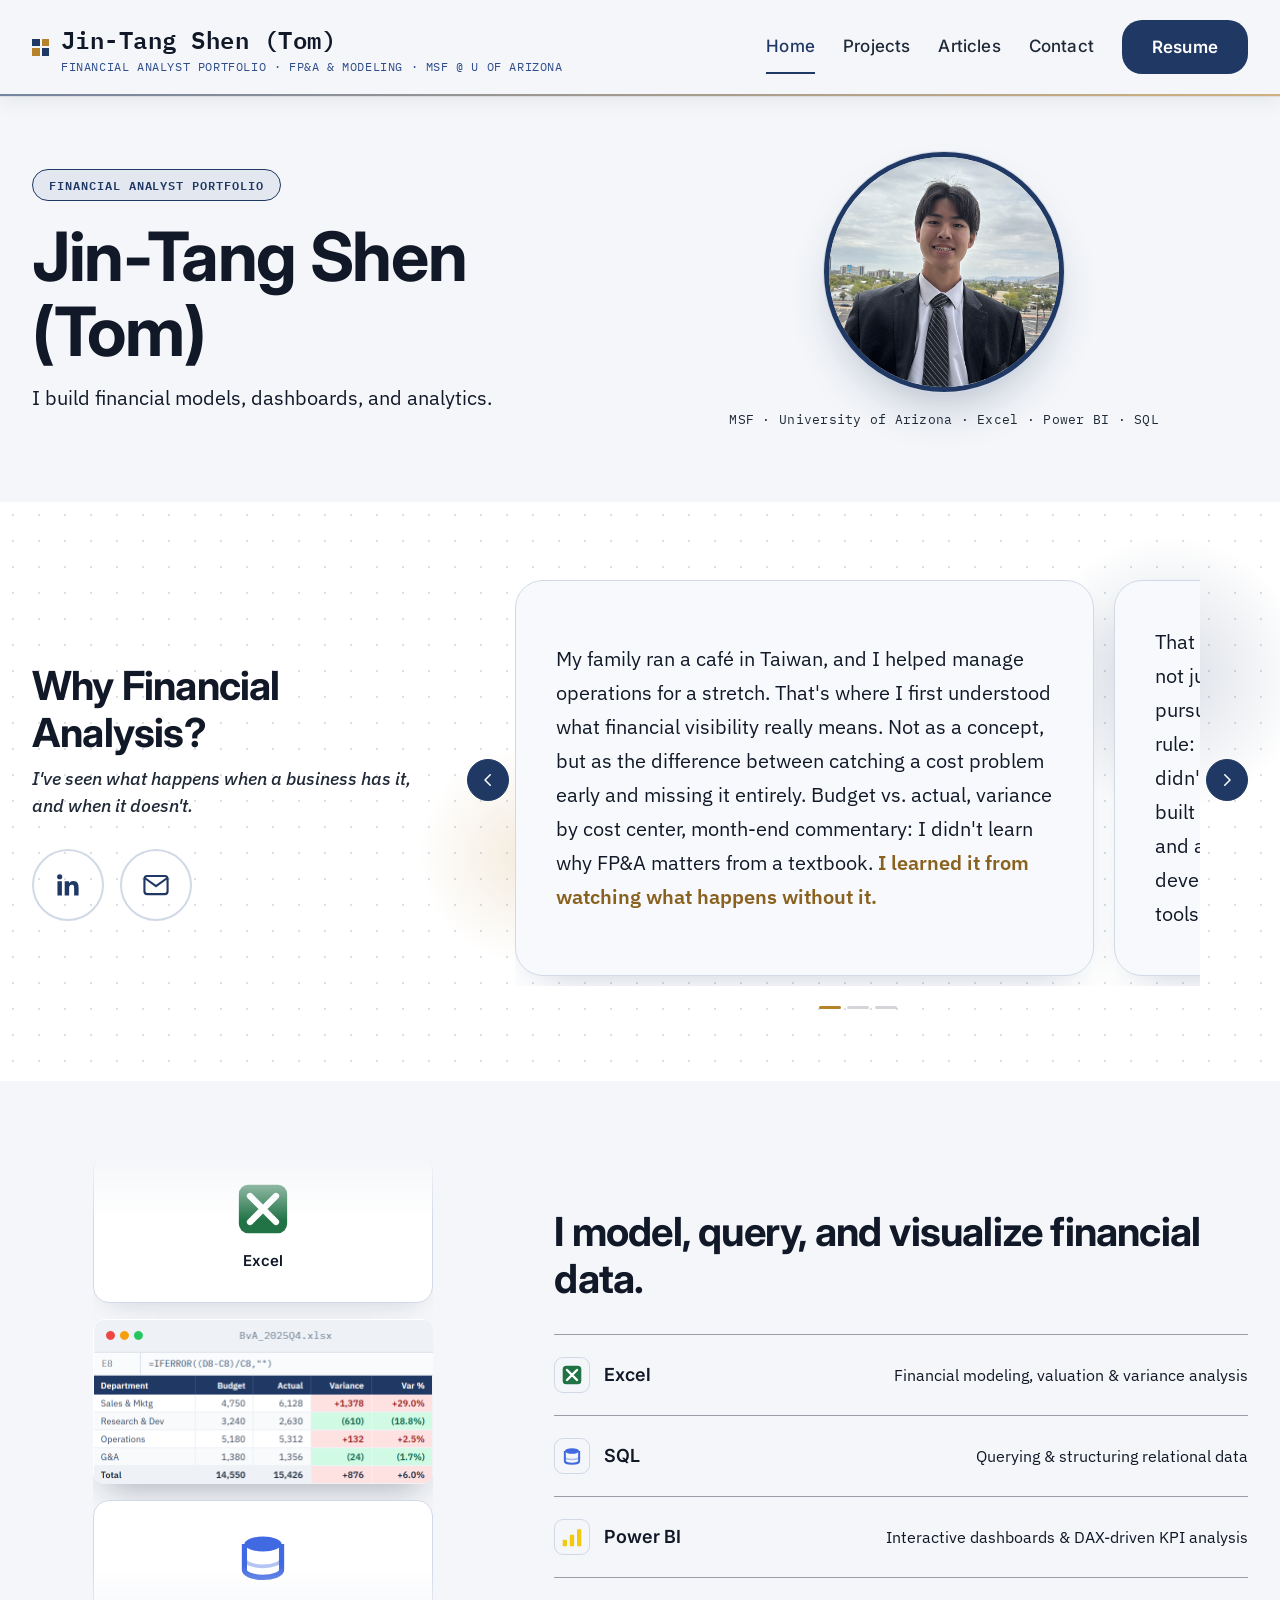
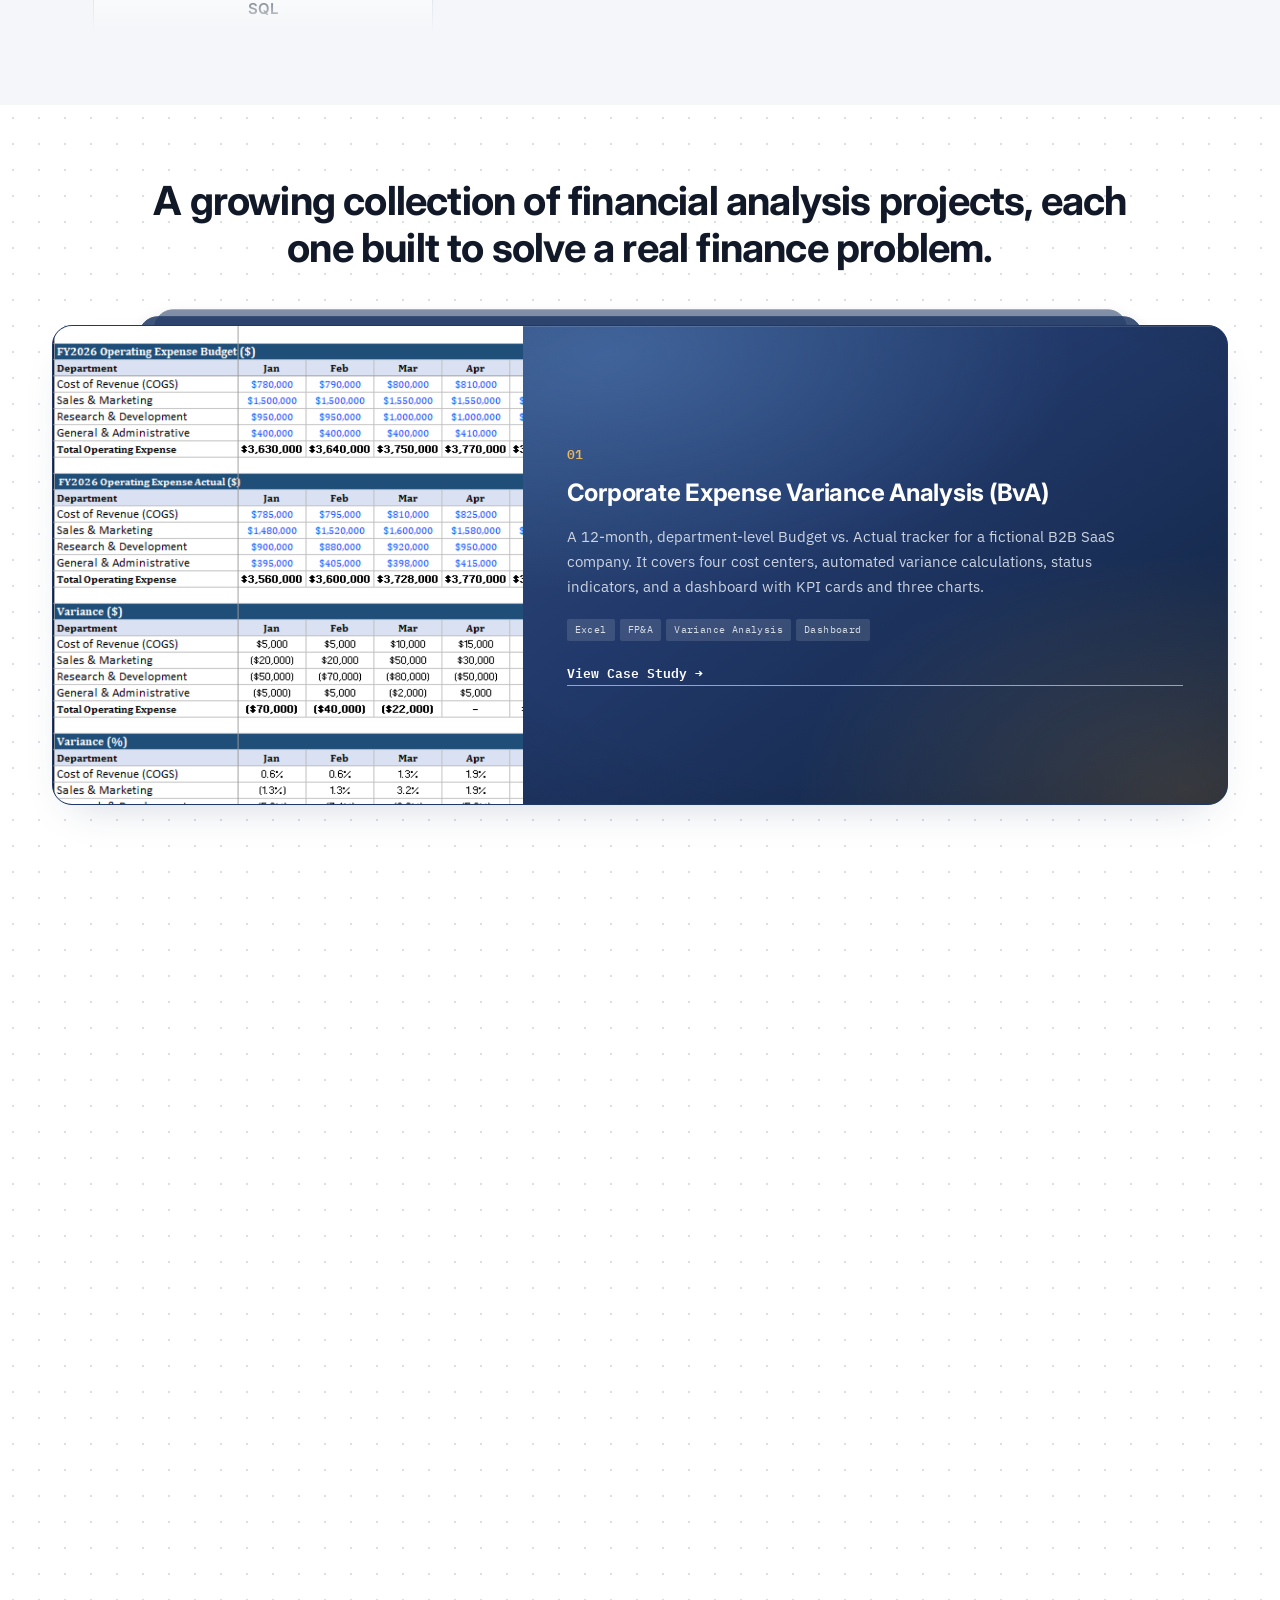
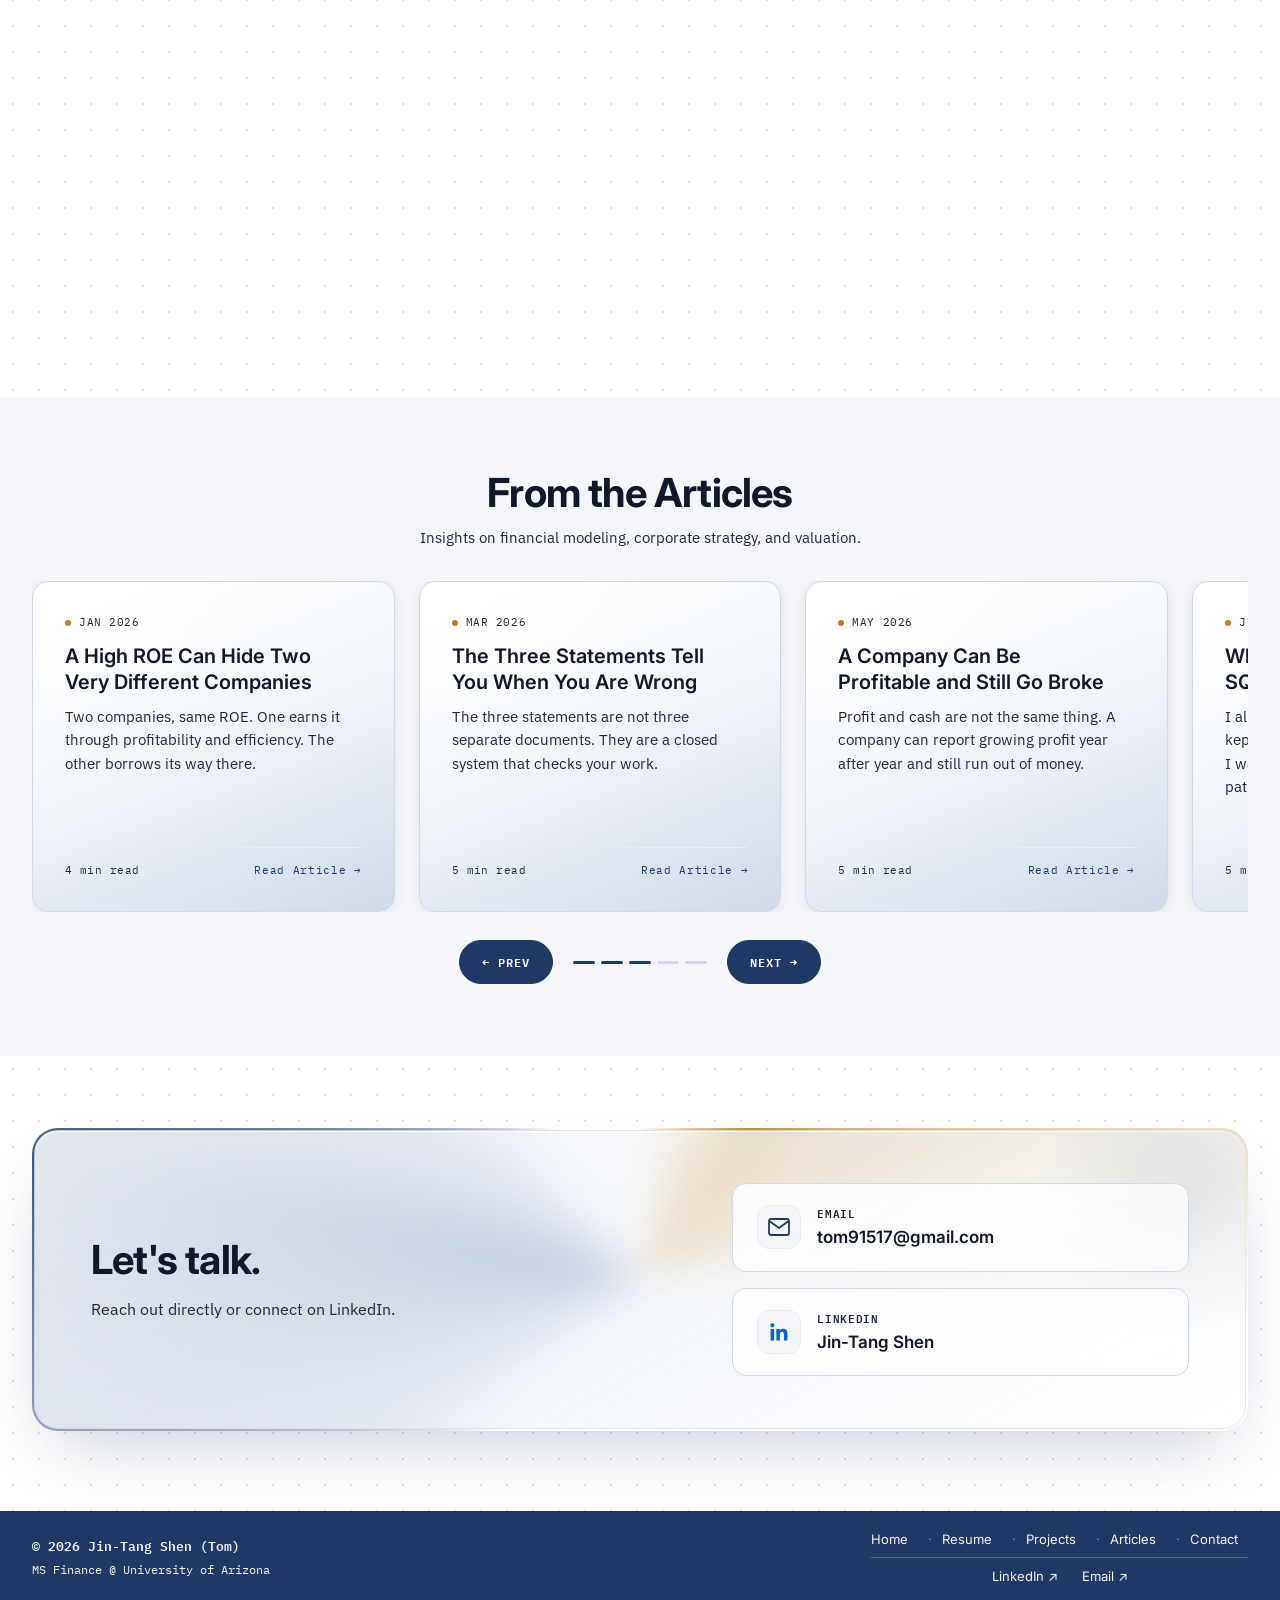
==== commit cdb7f84f: "Add page-specific social preview images" ====
--- a/index.html
+++ b/index.html
@@ -12,6 +12,13 @@
   gtag('config', 'G-GY1DFJFTY4');
 </script>
 <title>Tom — Financial Analyst Portfolio</title>
+<meta property="og:image" content="https://raw.githubusercontent.com/tom91517/portfolio/main/3Statement_DCF_model.png">
+<meta property="og:image:type" content="image/png">
+<meta property="og:image:width" content="1263">
+<meta property="og:image:height" content="645">
+<meta property="og:image:alt" content="Texas Instruments three-statement financial model and DCF valuation preview">
+<meta name="twitter:card" content="summary_large_image">
+<meta name="twitter:image" content="https://raw.githubusercontent.com/tom91517/portfolio/main/3Statement_DCF_model.png">
 <link rel="preconnect" href="https://fonts.googleapis.com">
 <link rel="preconnect" href="https://fonts.gstatic.com" crossorigin>
 <link href="https://fonts.googleapis.com/css2?family=Inter:wght@400;500;600;700;800&family=IBM+Plex+Sans:wght@400;500;600&family=IBM+Plex+Mono:wght@400;500;600&display=swap" rel="stylesheet">
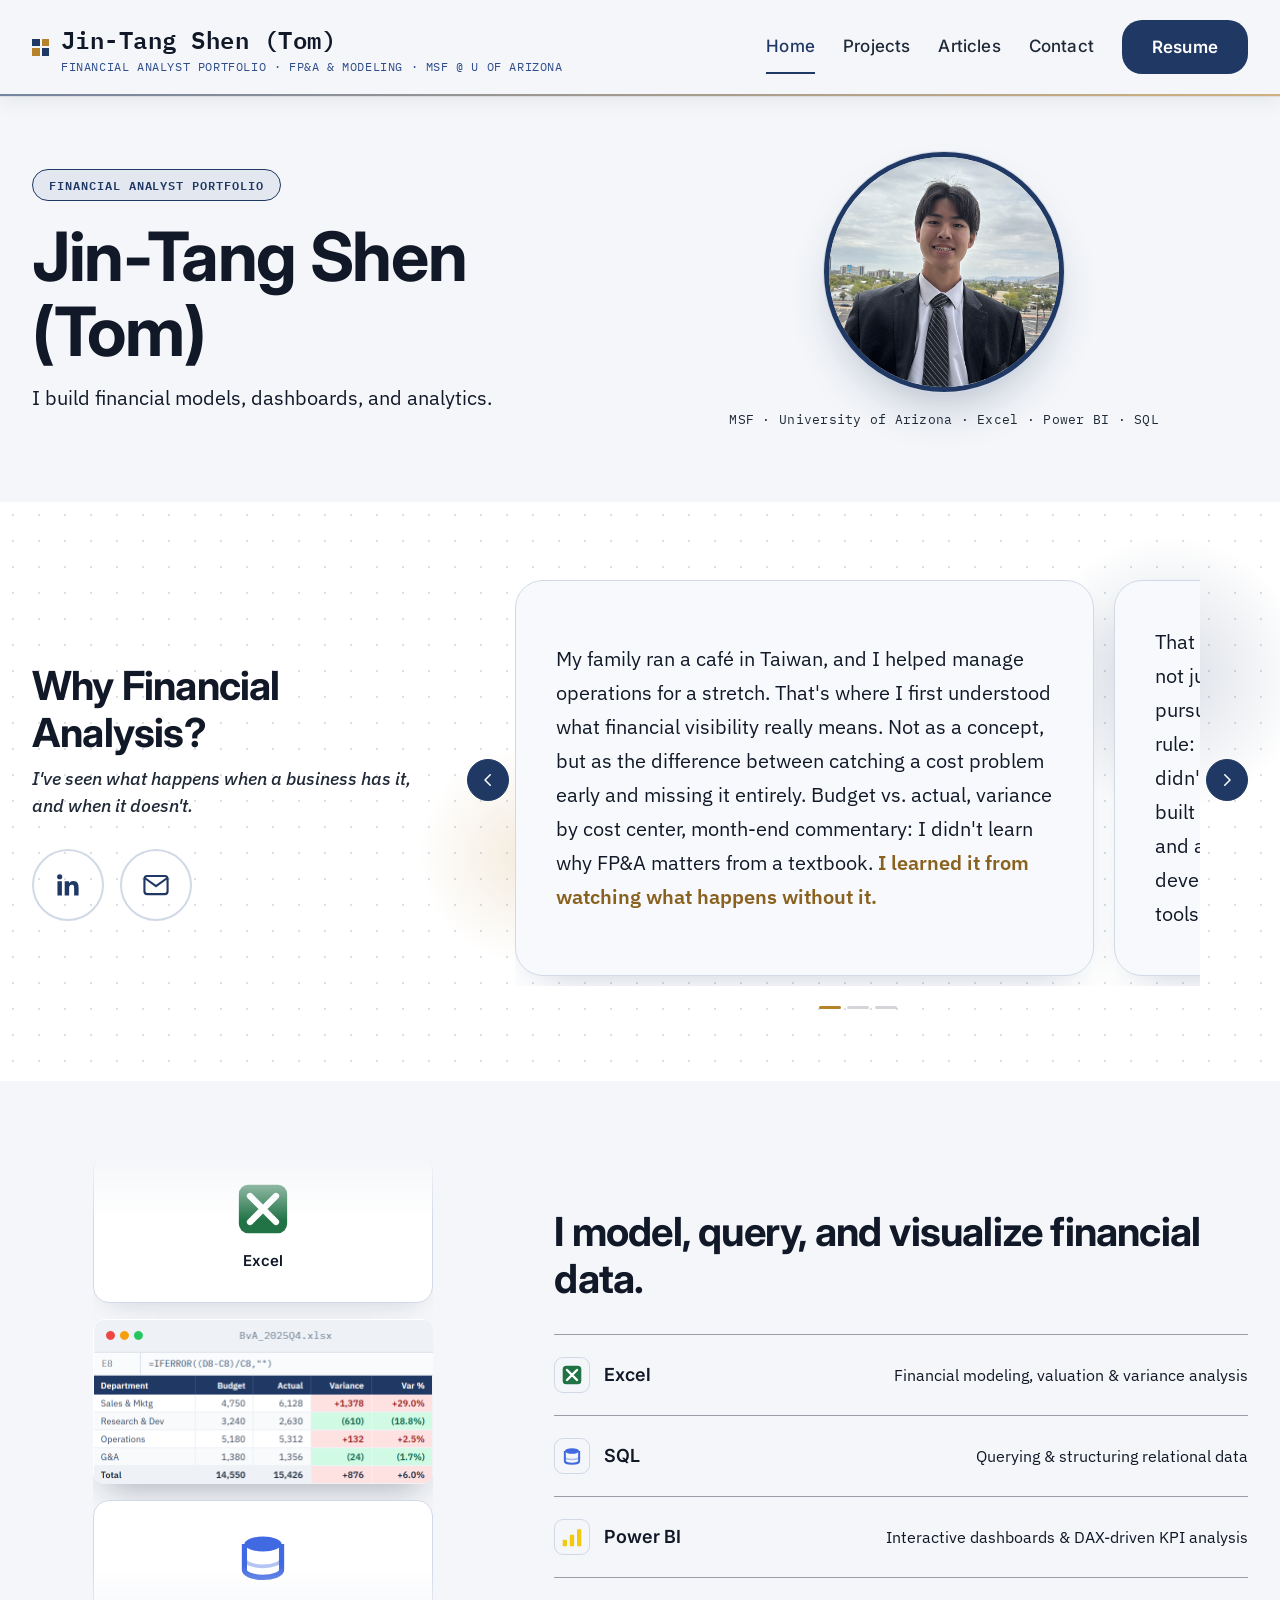
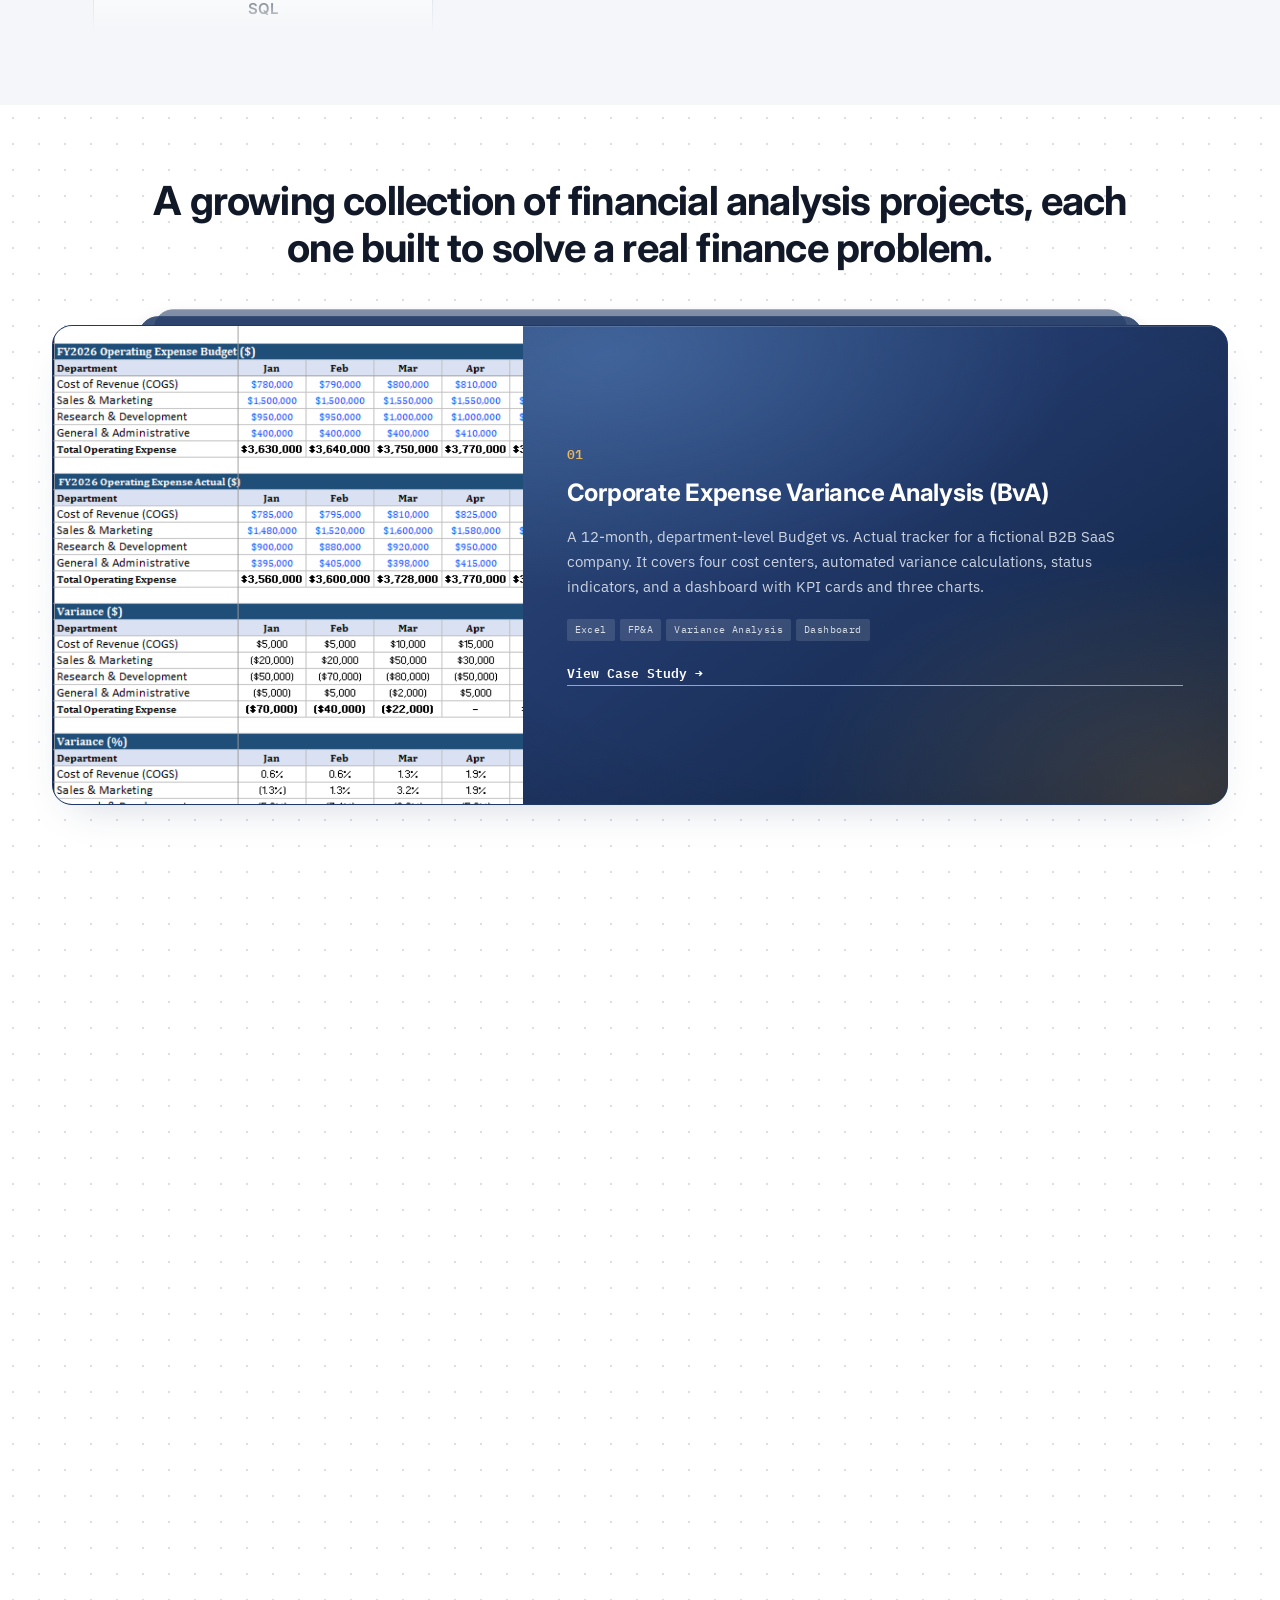
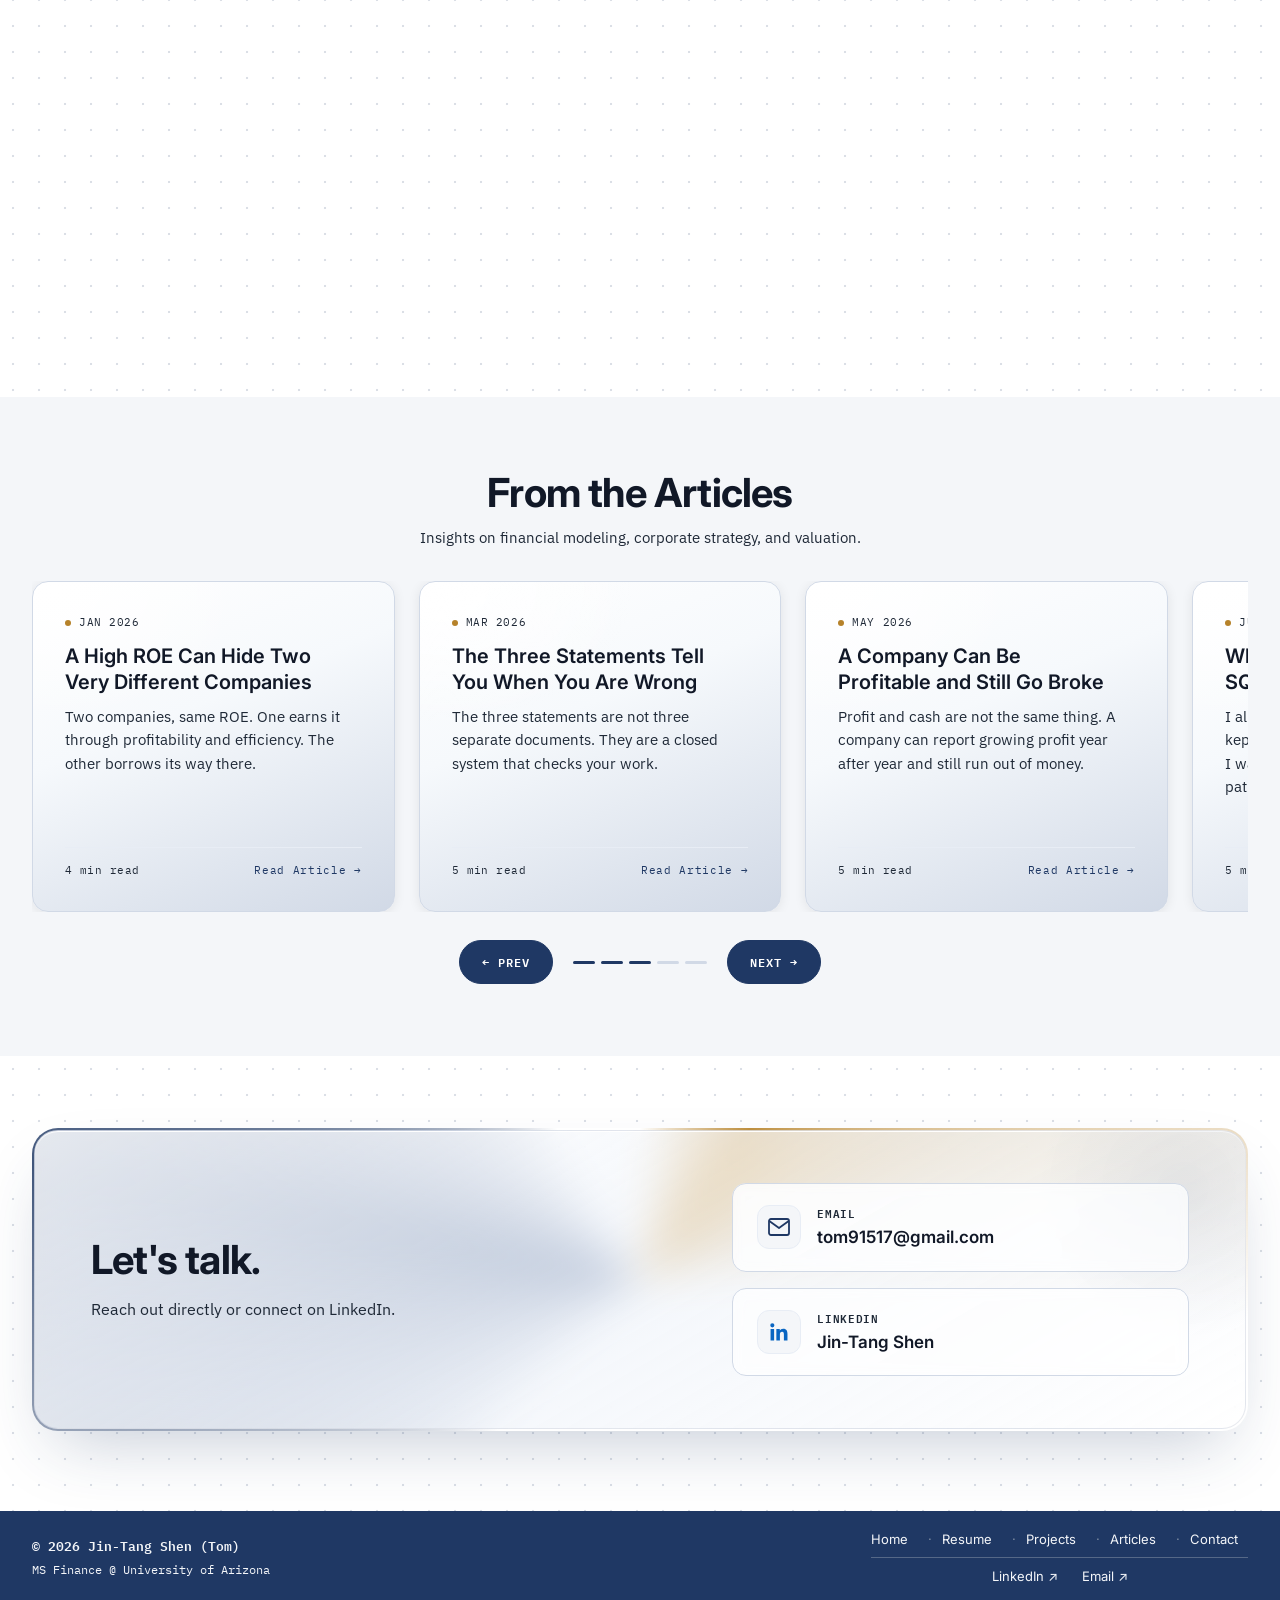
==== commit 7024d9e0: "Improve search previews and site branding" ====
--- a/index.html
+++ b/index.html
@@ -11,19 +11,28 @@
   gtag('js', new Date());
   gtag('config', 'G-GY1DFJFTY4');
 </script>
-<title>Tom — Financial Analyst Portfolio</title>
-<meta property="og:image" content="https://raw.githubusercontent.com/tom91517/portfolio/main/3Statement_DCF_model.png">
+<title>Jin-Tang Shen | Financial Analyst Portfolio</title>
+<meta name="description" content="Explore Jin-Tang Shen's FP&amp;A portfolio with Excel models, SQL analysis, budget variance analysis, DCF valuation, and Power BI dashboards.">
+<link rel="canonical" href="https://jintangshen.com/">
+<meta property="og:type" content="website">
+<meta property="og:site_name" content="Jin-Tang Shen (Tom)">
+<meta property="og:url" content="https://jintangshen.com/">
+<meta property="og:title" content="Jin-Tang Shen (Tom): Financial Analyst Portfolio">
+<meta property="og:description" content="Explore Jin-Tang Shen's FP&amp;A portfolio with Excel models, SQL analysis, budget variance analysis, DCF valuation, and Power BI dashboards.">
+<meta name="twitter:title" content="Jin-Tang Shen (Tom): Financial Analyst Portfolio">
+<meta name="twitter:description" content="Explore Jin-Tang Shen's FP&amp;A portfolio with Excel models, SQL analysis, budget variance analysis, DCF valuation, and Power BI dashboards.">
+<meta property="og:image" content="https://raw.githubusercontent.com/tom91517/portfolio/main/og-home.png">
 <meta property="og:image:type" content="image/png">
-<meta property="og:image:width" content="1263">
-<meta property="og:image:height" content="645">
-<meta property="og:image:alt" content="Texas Instruments three-statement financial model and DCF valuation preview">
+<meta property="og:image:width" content="1200">
+<meta property="og:image:height" content="630">
+<meta property="og:image:alt" content="Jin-Tang Shen financial analyst portfolio homepage preview">
 <meta name="twitter:card" content="summary_large_image">
-<meta name="twitter:image" content="https://raw.githubusercontent.com/tom91517/portfolio/main/3Statement_DCF_model.png">
+<meta name="twitter:image" content="https://raw.githubusercontent.com/tom91517/portfolio/main/og-home.png">
 <link rel="preconnect" href="https://fonts.googleapis.com">
 <link rel="preconnect" href="https://fonts.gstatic.com" crossorigin>
 <link href="https://fonts.googleapis.com/css2?family=Inter:wght@400;500;600;700;800&family=IBM+Plex+Sans:wght@400;500;600&family=IBM+Plex+Mono:wght@400;500;600&display=swap" rel="stylesheet">
 <link rel="stylesheet" href="style.css">
-<link rel="icon" type="image/svg+xml" href="data:image/svg+xml,%3Csvg xmlns='http://www.w3.org/2000/svg' viewBox='0 0 32 32'%3E%3Crect x='0' y='0' width='14' height='14' fill='%231F3864'/%3E%3Crect x='18' y='0' width='14' height='14' fill='%23B6822A'/%3E%3Crect x='0' y='18' width='14' height='14' fill='%23B6822A'/%3E%3Crect x='18' y='18' width='14' height='14' fill='%231F3864'/%3E%3C/svg%3E">
+<link rel="icon" type="image/svg+xml" href="favicon.svg">
 </head>
 <body>
 
@@ -196,7 +205,7 @@
                 </span>
                 <span class="tool-tile-label">Excel</span>
               </div>
-              <img src="tile-excel.png" class="drift-tile" alt="">
+              <img loading="lazy" src="tile-excel.png" class="drift-tile" alt="">
               <div class="tool-tile">
                 <span class="tool-tile-icon">
                   <svg viewBox="0 0 14 14" fill="none" xmlns="http://www.w3.org/2000/svg">
@@ -207,7 +216,7 @@
                 </span>
                 <span class="tool-tile-label">SQL</span>
               </div>
-              <img src="tile-sql.png" class="drift-tile" alt="">
+              <img loading="lazy" src="tile-sql.png" class="drift-tile" alt="">
               <div class="tool-tile">
                 <span class="tool-tile-icon">
                   <svg viewBox="0 0 14 14" fill="none" xmlns="http://www.w3.org/2000/svg">
@@ -218,8 +227,8 @@
                 </span>
                 <span class="tool-tile-label">Power BI</span>
               </div>
-              <img src="tile-pbi.png" class="drift-tile" alt="">
-              <img src="tile-erp.png" class="drift-tile" alt="">
+              <img loading="lazy" src="tile-pbi.png" class="drift-tile" alt="">
+              <img loading="lazy" src="tile-erp.png" class="drift-tile" alt="">
 
               <div class="tool-tile">
                 <span class="tool-tile-icon">
@@ -230,7 +239,7 @@
                 </span>
                 <span class="tool-tile-label">Excel</span>
               </div>
-              <img src="tile-excel.png" class="drift-tile" alt="">
+              <img loading="lazy" src="tile-excel.png" class="drift-tile" alt="">
               <div class="tool-tile">
                 <span class="tool-tile-icon">
                   <svg viewBox="0 0 14 14" fill="none" xmlns="http://www.w3.org/2000/svg">
@@ -241,7 +250,7 @@
                 </span>
                 <span class="tool-tile-label">SQL</span>
               </div>
-              <img src="tile-sql.png" class="drift-tile" alt="">
+              <img loading="lazy" src="tile-sql.png" class="drift-tile" alt="">
               <div class="tool-tile">
                 <span class="tool-tile-icon">
                   <svg viewBox="0 0 14 14" fill="none" xmlns="http://www.w3.org/2000/svg">
@@ -252,8 +261,8 @@
                 </span>
                 <span class="tool-tile-label">Power BI</span>
               </div>
-              <img src="tile-pbi.png" class="drift-tile" alt="">
-              <img src="tile-erp.png" class="drift-tile" alt="">
+              <img loading="lazy" src="tile-pbi.png" class="drift-tile" alt="">
+              <img loading="lazy" src="tile-erp.png" class="drift-tile" alt="">
             </div>
           </div>
         </div>
@@ -318,7 +327,7 @@
       <div class="ps-stack-deco ps-stack-deco-1" aria-hidden="true"></div>
       <div class="ps-card">
         <div class="ps-card-inner">
-          <div class="ps-card-media"><img src="BvA_home_picture.png" alt="NorthBeam Analytics Budget vs. Actual model: budget, actual, variance and status tables by department"></div>
+          <div class="ps-card-media"><img loading="lazy" src="BvA_home_picture.png" alt="NorthBeam Analytics Budget vs. Actual model: budget, actual, variance and status tables by department"></div>
           <div class="ps-card-body">
             <span class="ps-num">01</span>
             <h3 class="ps-title">Corporate Expense Variance Analysis (BvA)</h3>
@@ -330,7 +339,7 @@
       </div>
       <div class="ps-card">
         <div class="ps-card-inner">
-          <div class="ps-card-media"><img src="3Statement_DCF_model_home_picture.png" alt="Texas Instruments three-statement model: income statement and balance sheet, FY2023 to FY2025 historical with FY2026 to FY2027 projections"></div>
+          <div class="ps-card-media"><img loading="lazy" src="3Statement_DCF_model_home_picture.png" alt="Texas Instruments three-statement model: income statement and balance sheet, FY2023 to FY2025 historical with FY2026 to FY2027 projections"></div>
           <div class="ps-card-body">
             <span class="ps-num">02</span>
             <h3 class="ps-title">TXN Three-Statement Model &amp; DCF Valuation</h3>
@@ -342,7 +351,7 @@
       </div>
       <div class="ps-card">
         <div class="ps-card-inner">
-          <div class="ps-card-media"><img src="PowerBI_home_picture.png" alt="Retail financial performance Power BI dashboard: customer and order value KPIs, sales versus profit by sub-category, profit by segment, and bottom five products by profit"></div>
+          <div class="ps-card-media"><img loading="lazy" src="PowerBI_home_picture.png" alt="Retail financial performance Power BI dashboard: customer and order value KPIs, sales versus profit by sub-category, profit by segment, and bottom five products by profit"></div>
           <div class="ps-card-body">
             <span class="ps-num">03</span>
             <h3 class="ps-title">Retail Financial Performance Analytics</h3>
@@ -383,7 +392,16 @@
 
   function clamp(v, min, max){ return Math.min(Math.max(v, min), max); }
 
+  // Below 768px the CSS lays these cards out as a plain list. Inline styles
+  // would beat that, so clear them and leave the stack alone. Keep the width in
+  // sync with the .ps-* mobile block in style.css.
+  var stacked = window.matchMedia('(min-width: 769px)');
+
   function update(){
+    if (!stacked.matches){
+      cards.forEach(function(card){ card.removeAttribute('style'); });
+      return;
+    }
     var rect = scroller.getBoundingClientRect();
     var pin = scroller.querySelector('.ps-pin');
     var scrollable = scroller.offsetHeight - pin.offsetHeight;
@@ -527,6 +545,11 @@
     pages   = Math.max(1, total - visible + 1);
     if (current > pages - 1) { current = pages - 1; }
     track.style.transform = 'translateX(' + (-current * step()) + 'px)';
+    // Cards scrolled out of view stay in the DOM, so without inert the keyboard
+    // still tabs into article links nobody can see.
+    cards.forEach(function(card, i){
+      card.inert = !(i >= current && i < current + visible);
+    });
     updateDots();
   }
 
--- a/style.css
+++ b/style.css
@@ -268,6 +268,9 @@
   outline:2px solid var(--green);
   outline-offset:3px;
 }
+/* The footer background is var(--green) too, so the default ring was invisible
+   on every footer link. */
+footer a:focus-visible{ outline-color:var(--paper); }
 @media (prefers-reduced-motion: reduce){
   *{transition:none !important; scroll-behavior:auto !important;}
 }
@@ -1177,13 +1180,32 @@
   border:none;
   display:block;
 }
-.resume-embed p{
-  padding:40px;
+/* Mobile: an A4 PDF squeezed into a phone-width frame is unreadable, and iOS
+   Safari often refuses to render it at all. Below 720px, drop the embed and
+   offer the PDF directly instead. Fallback content inside <iframe> never
+   renders in any modern browser, so it has to be a sibling element. */
+.resume-fallback{
+  display:none;
+  padding:40px 24px;
   text-align:center;
+  background:var(--card);
+}
+.resume-fallback-title{
+  font-weight:600;
+  color:var(--ink);
+  margin:0 0 6px;
+}
+.resume-fallback-note{
   color:var(--ink-soft);
-}
+  margin:0 0 20px;
+}
+.resume-fallback .cta-row{ justify-content:center; }
 @media (max-width:860px){
   .resume-embed{ height:700px; }
+}
+@media (max-width:720px){
+  .resume-embed{ display:none; }
+  .resume-fallback{ display:block; }
 }
 /* ---------- RESUME MODAL ---------- */
 .resume-modal-overlay{
@@ -1266,6 +1288,9 @@
   .resume-modal-body{ padding:12px; }
   .resume-modal-body .resume-embed{ min-height:0; }
 }
+@media (max-width:720px){
+  .resume-modal-body .resume-fallback{ display:flex; flex-direction:column; justify-content:center; flex:1; }
+}
 /* ---------- PROJECTS GRID ---------- */
 .projects-grid-section{ padding:48px 0; background:var(--card); border-top:1px solid var(--line); }
 .projects-grid{
@@ -1307,7 +1332,7 @@
 }
 .project-tile-visual svg{ width:46px; height:46px; }
 .project-tile-body{ padding:20px 22px 24px; flex:1; display:flex; flex-direction:column; }
-.project-tile-body h3{
+.project-tile-body h2{
   font-family:'Inter', sans-serif;
   font-weight:600;
   font-size:20px;
@@ -2205,4 +2230,37 @@
     .wordmark .mark{ width:15px; height:15px; }
     nav.links{ padding-left:20px; padding-right:20px; }
   }
-}
+
+/* ---------- PROJECT STACK: plain list below 768px ----------
+   The pinned stack needs viewport height to work. On a phone the pin height
+   plus four 260px scroll steps overflowed the viewport by 19 to 31px, every
+   card sat at opacity 0 until the scroll handler ran, and reading all three
+   projects meant scrolling about 1040px. Below 768px the same markup renders
+   as an ordinary vertical list. Desktop keeps the stack.
+   The scroll handler in index.html clears its inline styles at this width. */
+@media (max-width:768px){
+  .ps-scroller{ height:auto; padding-bottom:8px; }
+  .ps-pin{ position:static; height:auto; }
+  .ps-stage{
+    flex:none;
+    height:auto;
+    display:flex;
+    flex-direction:column;
+    gap:20px;
+    padding-bottom:0;
+  }
+  .ps-card{
+    position:static;
+    opacity:1;
+    transform:none;
+    transition:none;
+    will-change:auto;
+  }
+  .ps-card-inner{ height:auto; }
+  /* the image is object-fit:cover against a percentage height, which collapses
+     once the card is auto-height */
+  .ps-card-media{ flex:none; height:190px; }
+  .ps-stack-deco,
+  .ps-progress{ display:none; }
+}
+
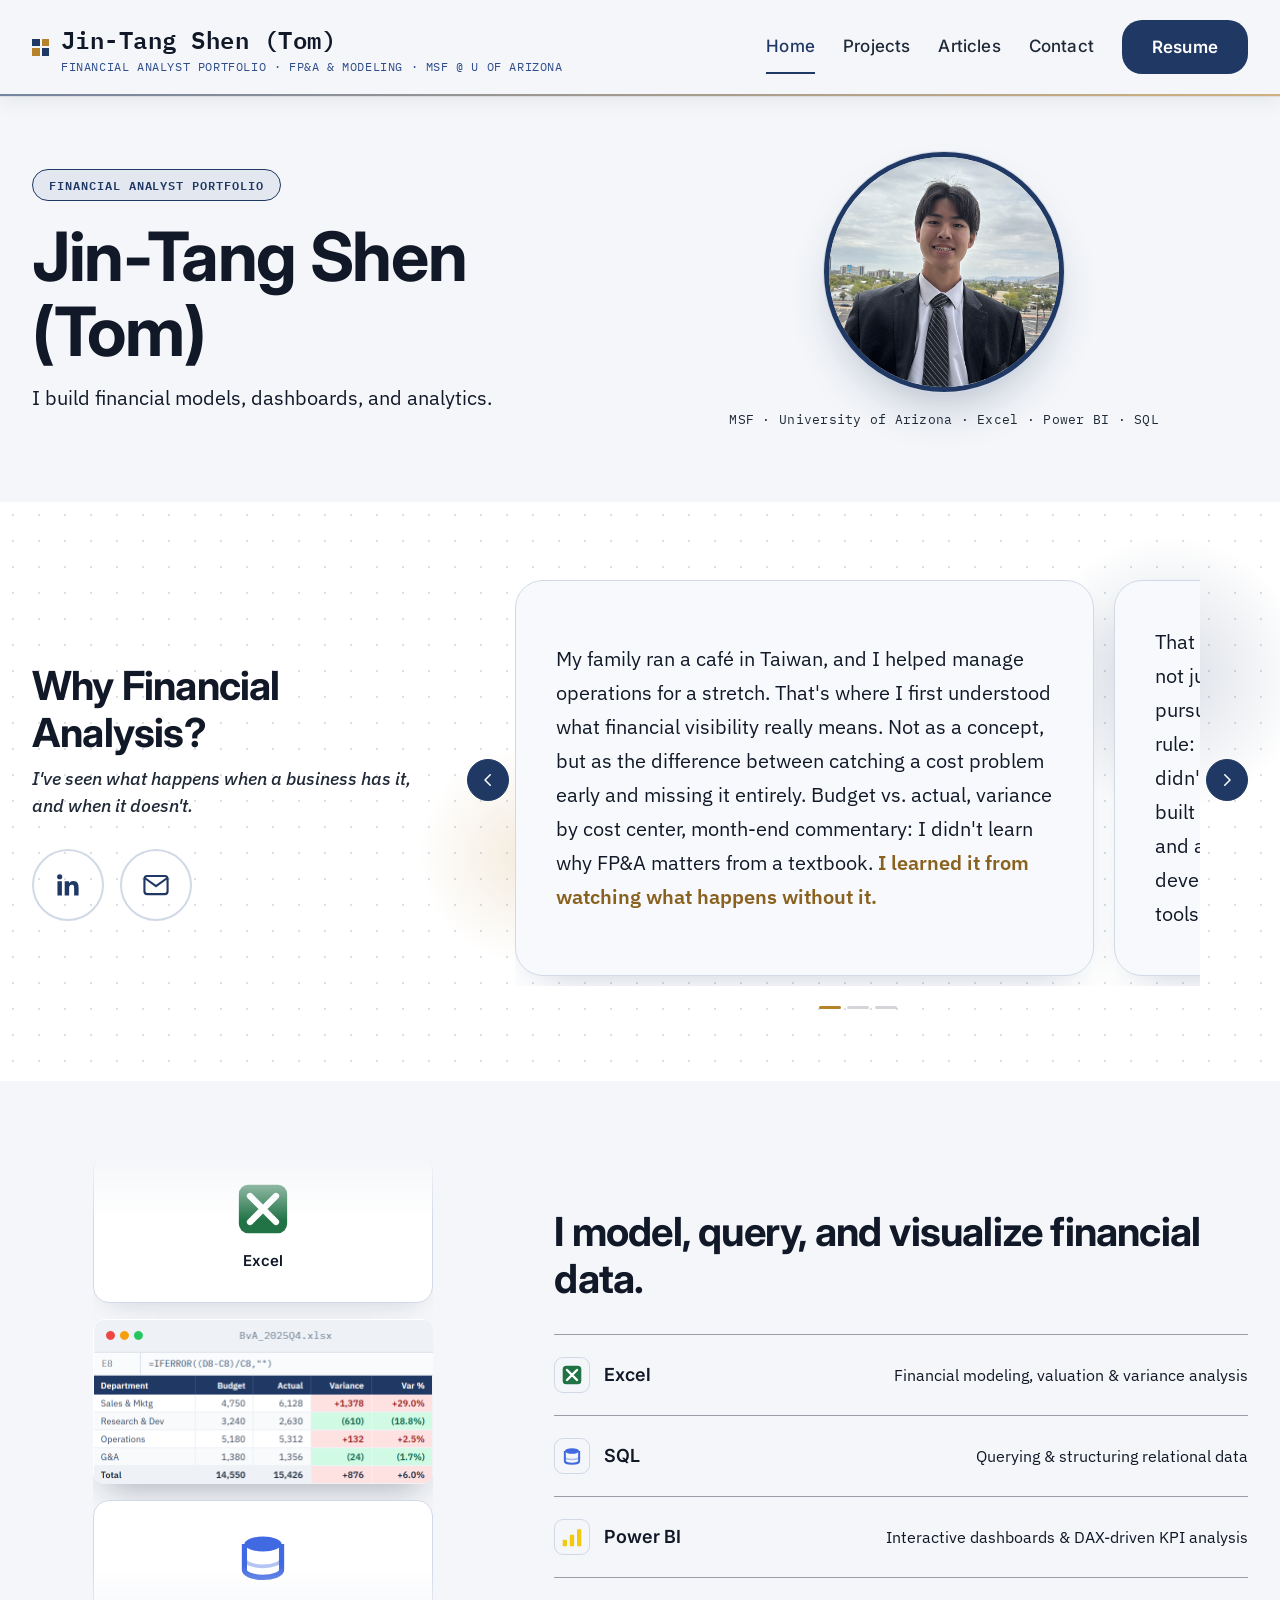
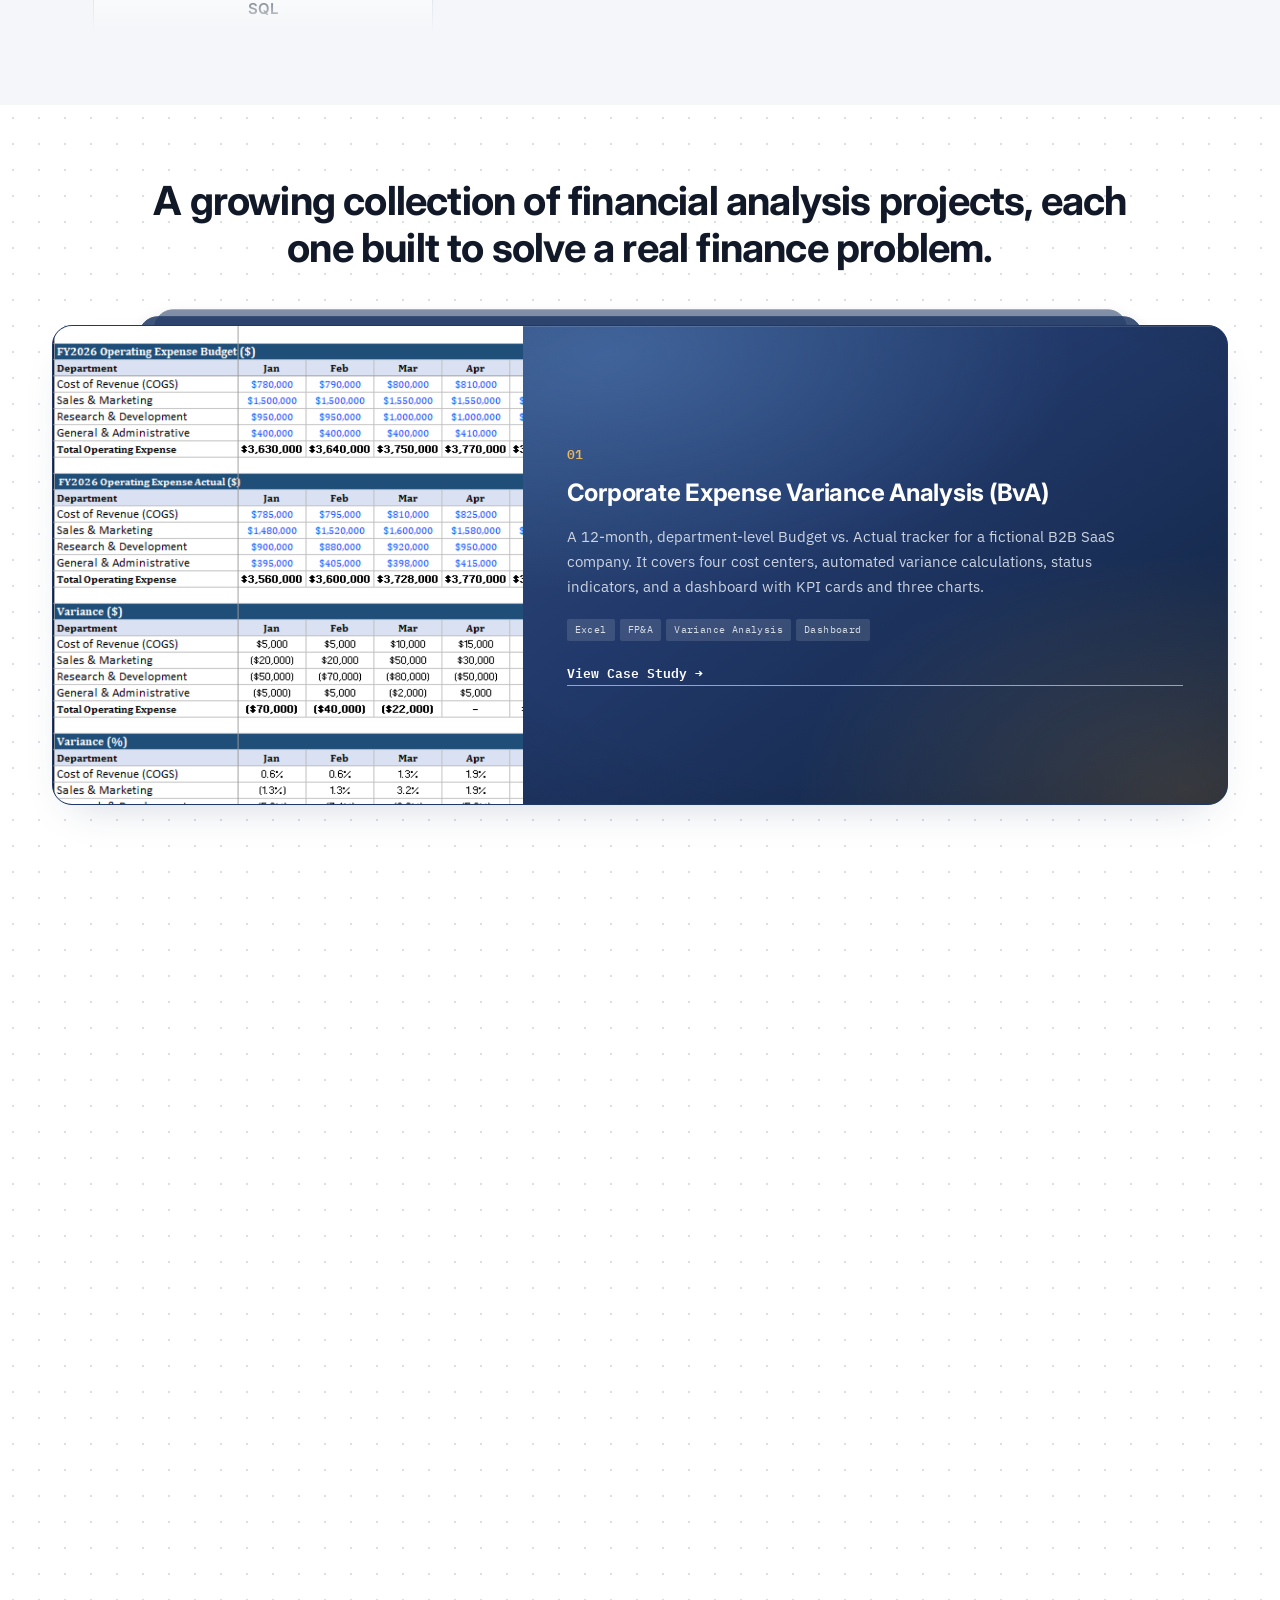
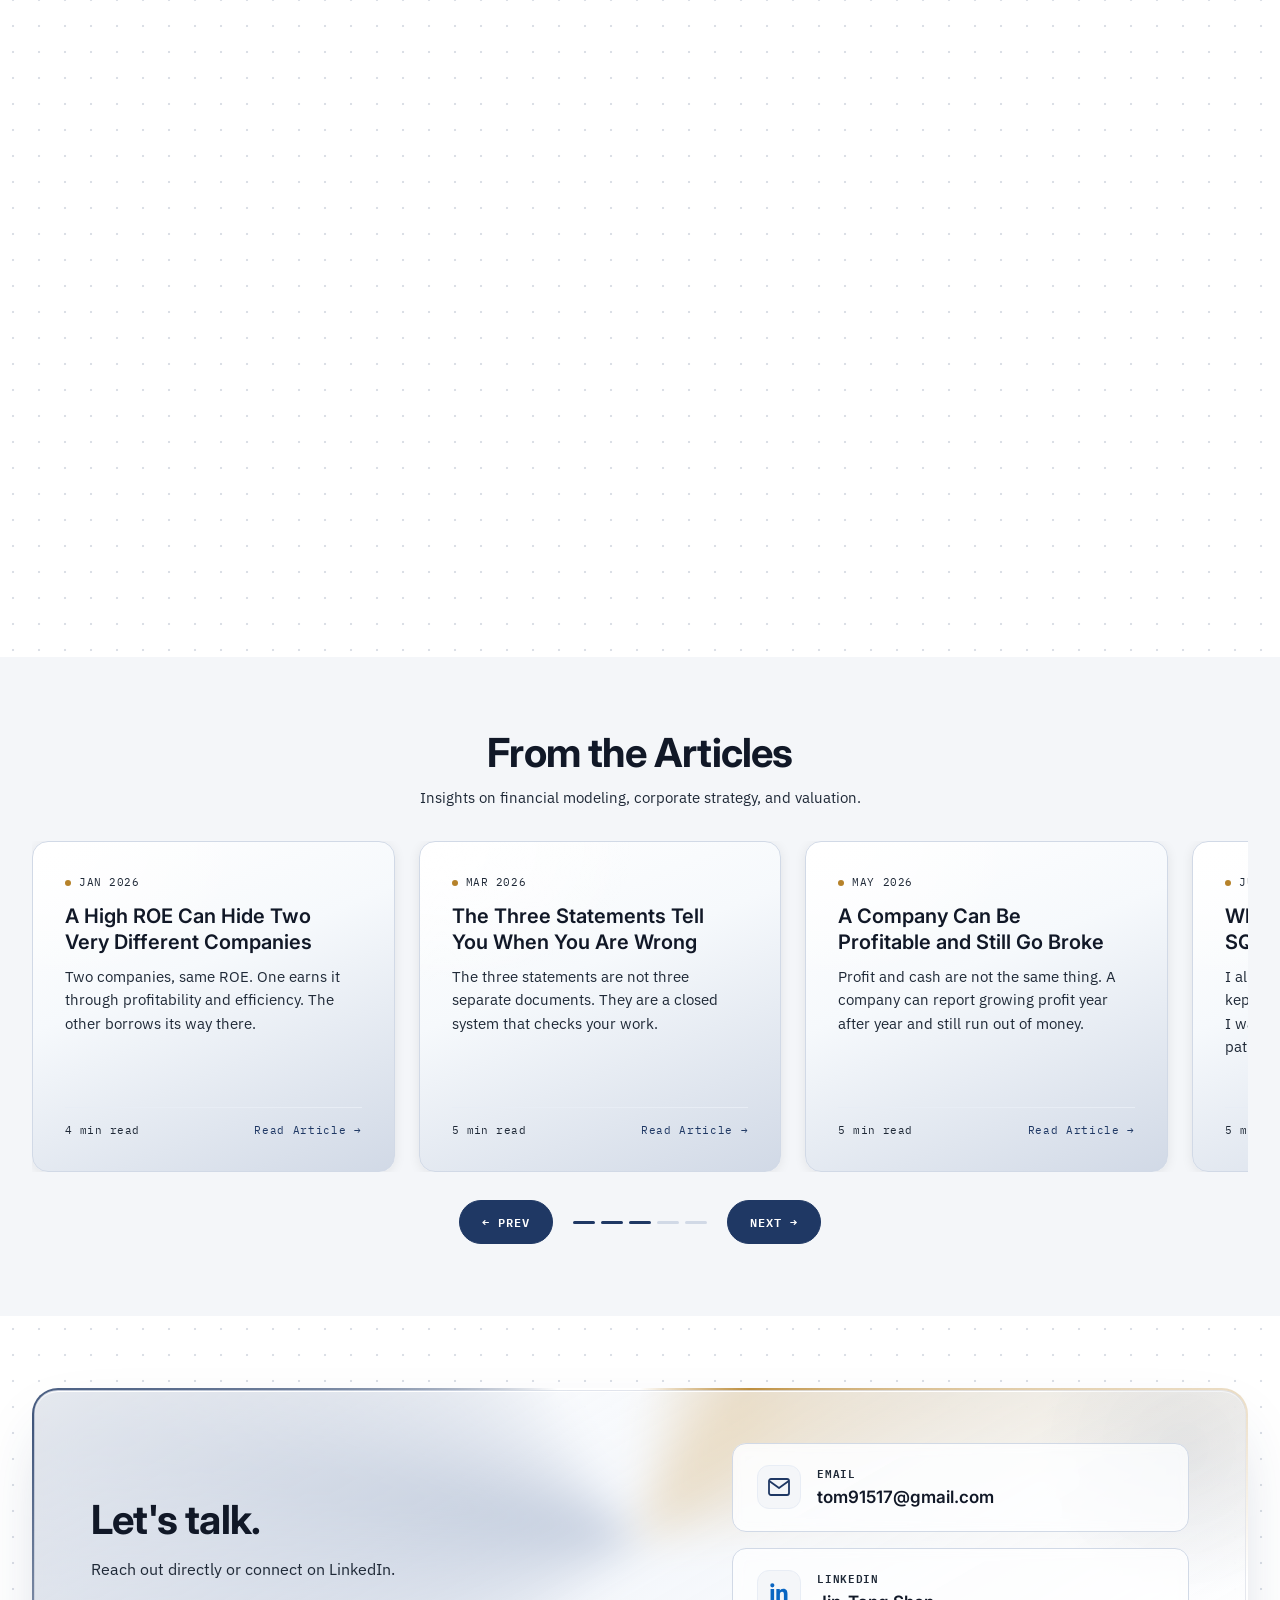
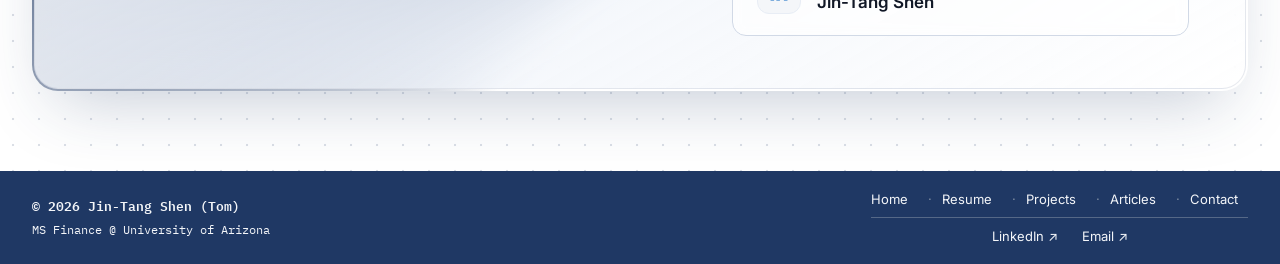
==== commit 9480f201: "Add Olist SQL case study and unify project pages" ====
--- a/index.html
+++ b/index.html
@@ -362,6 +362,18 @@
         </div>
       </div>
       <div class="ps-card">
+        <div class="ps-card-inner">
+          <div class="ps-card-media ps-card-media-diagram"><img loading="lazy" src="sql_project/olist_erd.png" alt="Olist e-commerce MySQL database entity relationship diagram"></div>
+          <div class="ps-card-body">
+            <span class="ps-num">04</span>
+            <h3 class="ps-title">Olist Brazilian E-Commerce SQL Analysis</h3>
+            <p class="ps-desc">A business-focused MySQL case study covering revenue performance, concentration risk, delivery performance, and customer experience.</p>
+            <div class="fl-tags"><span>MySQL</span><span>Business Analysis</span><span>Revenue</span><span>Customer Experience</span></div>
+            <a href="olist-sql.html" class="ps-link">View Case Study &#8594;</a>
+          </div>
+        </div>
+      </div>
+      <div class="ps-card">
         <div class="ps-card-inner ps-card-inner-cta">
           <h3 class="ps-title">Like what you see?</h3>
           <p class="ps-desc">Take a closer look at the full resume, or reach out directly.</p>
@@ -373,6 +385,7 @@
         </div>
       </div>
       <div class="ps-progress">
+        <span class="ps-progress-dot"></span>
         <span class="ps-progress-dot"></span>
         <span class="ps-progress-dot"></span>
         <span class="ps-progress-dot"></span>
--- a/style.css
+++ b/style.css
@@ -56,7 +56,7 @@
   max-width:1240px;
   margin:0 auto;
   padding:0 32px;
-  height:calc(var(--ps-pin-h) + 4 * 260px);
+  height:calc(var(--ps-pin-h) + 5 * 260px);
 }
 .ps-pin{
   position:sticky;
@@ -522,6 +522,7 @@
 @keyframes driftUp{ from{ transform:translateY(0); } to{ transform:translateY(-50%); } }
 @keyframes driftDown{ from{ transform:translateY(-50%); } to{ transform:translateY(0); } }
 @media (prefers-reduced-motion: reduce){
+  html{ scroll-behavior:auto; }
   .drift-track{ animation:none; }
 }
 .showcase-h2{
@@ -1330,6 +1331,14 @@
   object-fit:cover;
   display:block;
 }
+.project-tile-visual-diagram,
+.ps-card-media-diagram{ background:var(--paper-alt); }
+.project-tile-img-contain,
+.ps-card-media-diagram img{
+  object-fit:cover;
+  object-position:center;
+  padding:0;
+}
 .project-tile-visual svg{ width:46px; height:46px; }
 .project-tile-body{ padding:20px 22px 24px; flex:1; display:flex; flex-direction:column; }
 .project-tile-body h2{
@@ -1429,10 +1438,16 @@
   border-radius:8px;
   padding:24px;
 }
+.case-sub h3,
+.case-method-label,
+.case-kpi-placeholder span,
+.case-insight-card > span{
+  font-family:'IBM Plex Mono', monospace;
+  font-size:11px;
+  font-weight:700;
+  letter-spacing:.06em;
+}
 .case-sub h3{
-  font-family:'IBM Plex Mono', monospace;
-  font-size:11px;
-  letter-spacing:.06em;
   color:var(--green-soft);
   margin:0 0 10px;
 }
@@ -1469,6 +1484,866 @@
   .tldr-action .btn{ width:100%; text-align:center; }
   .case-sub-grid{ grid-template-columns:1fr; }
   .case-hero h1{ font-size:clamp(24px, 5vw, 32px); }
+}
+/* ---------- BUSINESS ANALYTICS CASE STUDY ---------- */
+.case-hero-detailed{
+  padding:20px 0 32px;
+  position:relative;
+  overflow:hidden;
+  background:
+    radial-gradient(circle at 85% 18%, rgba(182,130,42,0.12), transparent 32%),
+    radial-gradient(circle at 12% 90%, rgba(31,56,100,0.10), transparent 34%);
+}
+.case-hero-detailed .wrap{ position:relative; z-index:1; }
+.case-hero-detailed h1{
+  max-width:none;
+  margin:14px 0 20px;
+  letter-spacing:-.01em;
+}
+.case-hero-intro{
+  max-width:860px;
+  margin:0;
+  color:var(--ink-soft);
+  font-size:15px;
+  line-height:1.6;
+}
+.case-hero-actions{
+  display:flex;
+  flex-wrap:wrap;
+  gap:12px;
+  margin-top:30px;
+}
+.case-study-body{ padding:0 0 72px; }
+.case-section-nav{
+  position:sticky;
+  top:96px;
+  z-index:30;
+  display:flex;
+  gap:4px;
+  margin:0 -8px 28px;
+  padding:12px 8px;
+  overflow-x:auto;
+  background:rgba(255,255,255,.92);
+  border-bottom:1px solid var(--line);
+  backdrop-filter:blur(16px);
+  -webkit-backdrop-filter:blur(16px);
+  scrollbar-width:none;
+}
+.case-section-nav::-webkit-scrollbar{ display:none; }
+.case-section-nav a{
+  flex:none;
+  white-space:nowrap;
+  padding:8px 12px 6px;
+  border-bottom:2px solid transparent;
+  font-family:'IBM Plex Mono', monospace;
+  font-size:11px;
+  color:var(--ink-soft);
+  transition:color .15s ease, border-color .15s ease;
+}
+.case-section-nav a:hover{
+  color:var(--green);
+}
+.case-section-nav a.is-active{
+  color:var(--green);
+  background:transparent;
+  border-bottom-color:var(--green);
+}
+.case-section-wide{
+  max-width:none;
+  margin-bottom:64px;
+  scroll-margin-top:196px;
+}
+.case-study-body .case-section[id]{ scroll-margin-top:196px; }
+.case-section-heading{ max-width:760px; margin-bottom:28px; }
+.case-section-heading h2,
+.case-analysis-header h2,
+.case-project-cta h2{
+  margin:0 0 12px;
+  font-family:'Inter', sans-serif;
+  font-size:24px;
+}
+.case-study-body .case-section > h2,
+.case-section-heading h2,
+.case-analysis-header h2{
+  font-size:28px;
+  letter-spacing:-.01em;
+}
+.case-study-body .case-section > h2.case-preview-heading{ margin-bottom:20px; }
+.case-section-full{ max-width:none; }
+.case-preview-intro{
+  margin:0 0 20px;
+  color:var(--ink-soft);
+  font-size:14.5px;
+}
+.case-section-heading > p,
+.case-section-heading-split > p{
+  margin:0;
+  color:var(--ink-soft);
+  font-size:15px;
+  line-height:1.65;
+}
+.case-section-heading-split{
+  max-width:none;
+  display:grid;
+  grid-template-columns:minmax(0, .8fr) minmax(320px, 1fr);
+  align-items:end;
+  gap:48px;
+}
+.case-section-heading-split code,
+.case-method-card code{
+  font-family:'IBM Plex Mono', monospace;
+  color:var(--green);
+  background:var(--green-tint);
+  border-radius:3px;
+  padding:2px 5px;
+}
+.case-question-grid{
+  display:grid;
+  grid-template-columns:repeat(3, minmax(0, 1fr));
+  gap:18px;
+}
+.case-question-card{
+  padding:24px;
+  display:flex;
+  flex-direction:column;
+  background:var(--card);
+  border:1px solid var(--line);
+  border-radius:8px;
+}
+.case-question-card h3{
+  margin:0 0 10px;
+  font-family:'Inter', sans-serif;
+  font-size:19px;
+  line-height:1.3;
+}
+.case-question-card p{
+  margin:0;
+  color:var(--ink-soft);
+  font-size:14.5px;
+  line-height:1.65;
+}
+.case-method-grid{
+  display:grid;
+  grid-template-columns:repeat(4, minmax(0, 1fr));
+  gap:16px;
+}
+.case-method-card{
+  padding:22px;
+  background:var(--card);
+  border:1px solid var(--line);
+  border-radius:8px;
+}
+.case-method-card-featured{
+  grid-column:span 2;
+  background:var(--green);
+  color:#fff;
+}
+.case-method-card-wide{ grid-column:span 3; }
+.case-method-label{
+  display:block;
+  margin-bottom:18px;
+  color:var(--green-soft);
+}
+.case-method-card-featured .case-method-label{ color:#E8B75F; }
+.case-method-card h3{
+  margin:0 0 8px;
+  font-family:'Inter', sans-serif;
+  font-size:19px;
+  line-height:1.3;
+}
+.case-method-card p{
+  margin:10px 0 0;
+  color:var(--ink-soft);
+  font-size:14px;
+  line-height:1.6;
+}
+.case-method-card-featured p{ color:rgba(255,255,255,.82); }
+.case-method-card ul{
+  display:grid;
+  grid-template-columns:1fr 1fr;
+  gap:10px 30px;
+  margin:0;
+  padding-left:18px;
+  color:var(--ink-soft);
+  font-size:14px;
+  line-height:1.55;
+}
+.case-erd-frame{
+  margin:0;
+  padding:20px;
+  background:var(--paper);
+  border:1px solid var(--line);
+  border-radius:10px;
+  box-shadow:var(--shadow-sm);
+}
+.case-database-module{
+  padding:36px;
+  background:var(--paper);
+  border:1px solid var(--line);
+  border-radius:12px;
+  box-shadow:var(--shadow-sm);
+}
+.case-erd-frame a{
+  display:block;
+  background:#fff;
+  border:1px solid var(--line-soft);
+  overflow:hidden;
+}
+.case-erd-frame img{
+  width:100%;
+  max-height:760px;
+  object-fit:contain;
+}
+.case-erd-frame figcaption{
+  margin-top:12px;
+  font-family:'IBM Plex Mono', monospace;
+  font-size:11px;
+  color:var(--ink-soft);
+}
+.case-erd-dialog{
+  width:min(96vw, 1200px);
+  max-width:none;
+  max-height:92vh;
+  padding:0;
+  overflow:hidden;
+  background:var(--paper);
+  border:1px solid var(--line);
+  border-radius:10px;
+  box-shadow:0 20px 48px rgba(17,24,39,.3);
+}
+.case-erd-dialog:not([open]){ display:none; }
+.case-erd-dialog::backdrop{ background:rgba(17,24,39,.68); }
+.case-erd-dialog-header{
+  height:58px;
+  padding:12px 16px;
+  display:flex;
+  align-items:center;
+  justify-content:space-between;
+  gap:16px;
+  border-bottom:1px solid var(--line);
+  font-family:'IBM Plex Mono', monospace;
+  font-size:12px;
+  color:var(--ink);
+}
+.case-erd-dialog-scroll{
+  max-height:calc(92vh - 58px);
+  overflow:auto;
+  background:#fff;
+  overscroll-behavior:contain;
+  scrollbar-color:#91A0B8 var(--paper-alt);
+}
+.case-erd-dialog-scroll img{
+  width:980px;
+  max-width:none;
+  height:auto;
+  display:block;
+}
+body.case-erd-dialog-lock{ overflow:hidden; }
+.case-analysis-list{
+  display:flex;
+  flex-direction:column;
+  gap:48px;
+  margin-bottom:64px;
+  scroll-margin-top:196px;
+}
+.case-analysis-block{
+  padding:36px;
+  background:var(--paper);
+  border:1px solid var(--line);
+  border-radius:12px;
+  box-shadow:var(--shadow-sm);
+}
+.case-analysis-header{
+  max-width:850px;
+  padding-bottom:28px;
+  border-bottom:1px solid var(--line);
+}
+.case-analysis-header h2{ margin-bottom:12px; }
+.case-analysis-question{
+  margin:0;
+  color:var(--ink-soft);
+  font-size:15.5px;
+  line-height:1.65;
+}
+.case-analysis-question strong{ color:var(--ink); }
+.case-kpi-grid{
+  display:grid;
+  grid-template-columns:repeat(3, minmax(0, 1fr));
+  gap:14px;
+  margin:24px 0;
+}
+.case-kpi-placeholder{
+  display:flex;
+  flex-direction:column;
+  justify-content:center;
+  padding:18px;
+  background:var(--card);
+  border:1px solid var(--line);
+  border-radius:8px;
+}
+.case-kpi-placeholder span{
+  color:var(--green-soft);
+}
+.case-kpi-placeholder strong{
+  margin:8px 0 4px;
+  font-family:'Inter', sans-serif;
+  font-size:18px;
+  color:var(--ink);
+}
+.case-kpi-placeholder small{
+  color:var(--ink-soft);
+  font-size:12.5px;
+  line-height:1.45;
+}
+.case-content-grid,
+.case-visual-grid{
+  display:grid;
+  grid-template-columns:minmax(0, 1.2fr) minmax(320px, .8fr);
+  gap:18px;
+  margin-bottom:18px;
+}
+.case-visual-grid{ grid-template-columns:repeat(2, minmax(0, 1fr)); }
+.case-revenue-visual-grid{ grid-template-columns:1fr; }
+.case-concentration-visual-grid{ grid-template-columns:1fr; }
+.case-visual-placeholder{
+  min-height:270px;
+  padding:28px;
+  display:flex;
+  flex-direction:column;
+  align-items:center;
+  justify-content:center;
+  text-align:center;
+  background:var(--card);
+  border:1px solid var(--line);
+  border-radius:8px;
+}
+.case-visual-placeholder strong{
+  margin-top:18px;
+  font-family:'Inter', sans-serif;
+  font-size:17px;
+}
+.case-visual-placeholder p{
+  max-width:42ch;
+  margin:7px 0 0;
+  color:var(--ink-soft);
+  font-size:13px;
+  line-height:1.55;
+}
+.case-visual-method-note{
+  margin:-8px 0 18px;
+  color:var(--ink-soft);
+  font-size:12.5px;
+  line-height:1.5;
+}
+.case-category-growth-chart{
+  align-items:stretch;
+  justify-content:center;
+  text-align:left;
+}
+.case-category-growth-chart > strong{
+  margin:0 0 28px;
+  font-size:18px;
+}
+.category-growth-bar{
+  width:100%;
+  height:46px;
+  display:flex;
+  overflow:hidden;
+  border-radius:4px;
+  background:var(--paper-alt);
+}
+.category-growth-bar-growing{
+  flex:50;
+  background:var(--green);
+}
+.category-growth-bar-non-growing{
+  flex:22;
+  background:var(--amber);
+}
+.category-growth-legend{
+  display:grid;
+  grid-template-columns:repeat(2, minmax(0, 1fr));
+  gap:14px;
+  margin-top:20px;
+}
+.category-growth-legend > div{
+  display:grid;
+  grid-template-columns:auto 1fr auto;
+  align-items:center;
+  gap:9px;
+  padding:12px 14px;
+  background:var(--paper);
+  border:1px solid var(--line);
+  border-radius:var(--radius);
+  font-size:13px;
+}
+.category-growth-legend strong{
+  margin:0;
+  font-family:'IBM Plex Mono', monospace;
+  font-size:16px;
+  color:var(--ink);
+}
+.category-growth-dot{
+  width:9px;
+  height:9px;
+  border-radius:50%;
+}
+.category-growth-dot-growing{ background:var(--green); }
+.category-growth-dot-non-growing{ background:var(--amber); }
+.case-category-growth-chart > p{
+  max-width:none;
+  margin-top:18px;
+  padding-top:16px;
+  border-top:1px solid var(--line);
+  color:var(--ink-soft);
+}
+.case-concentration-chart{
+  min-height:auto;
+  align-items:stretch;
+  justify-content:flex-start;
+  text-align:left;
+}
+.concentration-chart-header{
+  display:flex;
+  align-items:center;
+  justify-content:space-between;
+  gap:24px;
+}
+.concentration-chart-header > strong{
+  margin:0;
+  font-size:18px;
+}
+.concentration-chart-legend{
+  display:flex;
+  flex-wrap:wrap;
+  justify-content:flex-end;
+  gap:10px 18px;
+  font-size:12px;
+  color:var(--ink-soft);
+}
+.concentration-chart-legend span{
+  display:inline-flex;
+  align-items:center;
+  gap:7px;
+}
+.concentration-swatch{
+  width:10px;
+  height:10px;
+  border-radius:2px;
+}
+.concentration-chart-groups{
+  display:grid;
+  gap:22px;
+  margin-top:28px;
+}
+.concentration-threshold{
+  display:grid;
+  grid-template-columns:72px minmax(0, 1fr);
+  align-items:center;
+  gap:18px;
+}
+.concentration-threshold > strong{
+  margin:0;
+  font-family:'IBM Plex Mono', monospace;
+  font-size:12px;
+  color:var(--ink);
+}
+.concentration-bars{ display:grid; gap:8px; }
+.concentration-bar-row{
+  display:grid;
+  grid-template-columns:minmax(0, 1fr) 54px;
+  align-items:center;
+  gap:12px;
+}
+.concentration-track{
+  height:11px;
+  overflow:hidden;
+  background:var(--paper-alt);
+  border-radius:2px;
+}
+.concentration-track span{
+  display:block;
+  width:var(--share);
+  height:100%;
+  border-radius:2px;
+}
+.concentration-bar-row b{
+  font-family:'IBM Plex Mono', monospace;
+  font-size:11px;
+  font-weight:600;
+  color:var(--ink-soft);
+}
+.concentration-customer{ background:#8A9AB6; }
+.concentration-category{ background:var(--amber); }
+.concentration-seller{ background:var(--green); }
+.case-state-delivery-chart,
+.case-review-score-chart{
+  min-height:auto;
+  align-items:stretch;
+  justify-content:flex-start;
+  text-align:left;
+}
+.case-delivery-visual-grid{ align-items:stretch; }
+.case-delivery-visual-grid > .case-visual-placeholder{ height:100%; }
+@media (min-width:701px){
+  .case-delivery-visual-grid .case-state-delivery-chart > strong,
+  .case-delivery-visual-grid .case-review-score-chart > strong{ min-height:56px; }
+  .case-review-score-chart .review-score-bars{
+    flex:1;
+    align-content:space-between;
+  }
+}
+.case-state-delivery-chart > strong,
+.case-review-score-chart > strong{
+  margin:0 0 24px;
+  font-size:18px;
+}
+.state-delivery-bars,
+.review-score-bars{ display:grid; gap:10px; }
+.state-delivery-row{
+  display:grid;
+  grid-template-columns:24px minmax(0, 1fr) 52px;
+  align-items:center;
+  gap:10px;
+}
+.state-delivery-row > span,
+.state-delivery-row b,
+.review-score-row b{
+  font-family:'IBM Plex Mono', monospace;
+  font-size:11px;
+  color:var(--ink-soft);
+}
+.state-delivery-row > div,
+.review-score-row > div{
+  height:10px;
+  overflow:hidden;
+  background:var(--paper-alt);
+  border-radius:2px;
+}
+.state-delivery-row i,
+.review-score-row i{
+  display:block;
+  height:100%;
+  background:var(--green);
+  border-radius:2px;
+}
+.delivery-chart-note{
+  max-width:none !important;
+  margin-top:auto !important;
+  padding-top:22px;
+  color:var(--ink-soft) !important;
+}
+.delivery-chart-selection-note{
+  max-width:none !important;
+  margin-top:20px !important;
+  color:var(--ink-soft) !important;
+}
+.review-score-row{
+  display:grid;
+  grid-template-columns:158px minmax(0, 1fr) 34px;
+  align-items:center;
+  gap:10px;
+}
+.review-score-row > span{
+  font-size:11px;
+  line-height:1.35;
+  color:var(--ink-soft);
+}
+.review-score-row-late i{ background:var(--amber); }
+.review-score-cliff{
+  margin:2px 0;
+  padding:8px 10px;
+  background:var(--amber-tint);
+  border-left:3px solid var(--amber);
+  font-size:11px;
+  line-height:1.4;
+  color:var(--ink-soft);
+}
+.case-code-card{
+  position:relative;
+  min-width:0;
+  min-height:270px;
+  overflow:hidden;
+  background:#111827;
+  color:#D7E1F0;
+  border:1px solid #22304A;
+  border-radius:8px;
+  box-shadow:var(--shadow-sm);
+}
+.case-code-card-wide{ min-height:auto; margin-bottom:18px; }
+.case-code-header{
+  display:flex;
+  justify-content:space-between;
+  gap:18px;
+  padding:12px 16px;
+  overflow:hidden;
+  background:#17233A;
+  border-bottom:1px solid #2B3A55;
+  font-family:'IBM Plex Mono', monospace;
+  font-size:10px;
+  color:#AEBBD0;
+}
+.case-code-header span:last-child{
+  overflow:hidden;
+  text-overflow:ellipsis;
+  white-space:nowrap;
+}
+.case-code-card pre{
+  margin:0;
+  padding:26px 20px;
+  overflow-x:auto;
+  font-family:'IBM Plex Mono', monospace;
+  font-size:13px;
+  line-height:1.75;
+}
+.case-revenue-sql,
+.case-concentration-sql,
+.case-delivery-sql{
+  margin-top:18px;
+  margin-bottom:0;
+}
+.case-revenue-sql pre,
+.case-concentration-sql pre,
+.case-delivery-sql pre{
+  overflow-x:auto;
+  white-space:pre;
+  font-size:14px;
+  line-height:1.7;
+}
+.case-code-source-link{
+  width:max-content;
+  max-width:100%;
+  margin-top:12px;
+  display:inline-flex;
+  align-items:center;
+  font-family:'IBM Plex Mono', monospace;
+  font-size:12px;
+  color:var(--green);
+  border-bottom:1px solid var(--green);
+}
+.case-code-source-link:hover{ color:var(--green-soft); border-color:var(--green-soft); }
+.sql-comment{ color:#91A0B8; }
+.sql-keyword{ color:#93C5FD; font-weight:600; }
+.sql-function{ color:#F5C56A; }
+.sql-string{ color:#A7D7C5; }
+.case-insight-grid{
+  display:grid;
+  grid-template-columns:repeat(2, minmax(0, 1fr));
+  gap:18px;
+}
+.case-insight-card{
+  padding:22px;
+  background:var(--card);
+  border:1px solid var(--line);
+  border-radius:8px;
+}
+.case-insight-card-accent{
+  background:var(--amber-tint);
+  border-color:rgba(182,130,42,.28);
+}
+.case-insight-card > span{
+  color:var(--green-soft);
+}
+.case-insight-findings{
+  margin-top:16px;
+  gap:10px;
+}
+.case-insight-findings li{
+  font-size:14px;
+  line-height:1.55;
+}
+.case-insight-copy{
+  margin:14px 0 0;
+  color:var(--ink);
+  font-size:14px;
+  line-height:1.65;
+}
+.case-recommendation-grid{
+  display:grid;
+  grid-template-columns:repeat(3, minmax(0, 1fr));
+  gap:18px;
+}
+.case-recommendation-placeholder{
+  padding:24px;
+  background:var(--paper);
+  border:1px solid var(--line);
+  border-radius:8px;
+}
+.case-recommendation-placeholder span{
+  font-family:'IBM Plex Mono', monospace;
+  font-size:12px;
+  font-weight:600;
+  color:var(--amber);
+}
+.case-recommendation-card{
+  background:var(--card);
+}
+.case-recommendation-card h3{
+  margin:22px 0 0;
+  font-family:'Inter', sans-serif;
+  font-size:18px;
+  line-height:1.3;
+  color:var(--ink);
+}
+.case-recommendation-placeholder p{
+  margin:14px 0 0;
+  color:var(--ink);
+  font-size:14px;
+  line-height:1.65;
+}
+.case-project-cta{
+  display:flex;
+  align-items:center;
+  justify-content:space-between;
+  gap:36px;
+  padding:38px 42px;
+  color:var(--ink);
+  background:
+    radial-gradient(circle at 90% 10%, rgba(182,130,42,.16), transparent 34%),
+    var(--paper-alt);
+  border:1px solid var(--line);
+  border-radius:12px;
+}
+.case-project-cta h2{ margin-bottom:8px; color:var(--ink); font-size:28px; }
+.case-project-cta p{
+  max-width:680px;
+  margin:0;
+  color:var(--ink-soft);
+  font-size:14.5px;
+  line-height:1.65;
+}
+.case-project-cta-actions{
+  flex:none;
+  display:flex;
+  flex-wrap:wrap;
+  gap:12px;
+}
+@media (max-width:960px){
+  .case-question-grid{ grid-template-columns:1fr; }
+  .case-method-grid{ grid-template-columns:repeat(2, minmax(0, 1fr)); }
+  .case-method-card-featured,
+  .case-method-card-wide{ grid-column:span 2; }
+  .case-content-grid{ grid-template-columns:1fr; }
+  .case-code-card{ min-height:220px; }
+}
+@media (max-width:1100px){
+  .case-section-nav{ top:71px; }
+  .case-section-wide,
+  .case-analysis-list,
+  .case-study-body .case-section[id]{ scroll-margin-top:170px; }
+}
+@media (max-width:700px){
+  .case-hero-detailed{ padding:20px 0 32px; }
+  .case-hero-actions{ flex-direction:column; }
+  .case-hero-actions .btn{ width:100%; text-align:center; }
+  .case-section-nav{ top:58px; margin-bottom:28px; }
+  .case-section-nav::before,
+  .case-section-nav::after{
+    content:'';
+    position:absolute;
+    top:0;
+    bottom:0;
+    z-index:2;
+    width:28px;
+    pointer-events:none;
+    opacity:0;
+    transition:opacity .15s ease;
+  }
+  .case-section-nav::before{
+    left:var(--case-nav-edge-left, 0px);
+    background:linear-gradient(to right, rgba(255,255,255,1) 0 32%, rgba(255,255,255,.86) 58%, rgba(255,255,255,0) 100%);
+  }
+  .case-section-nav::after{
+    left:var(--case-nav-edge-right, calc(100% - 28px));
+    background:linear-gradient(to left, rgba(255,255,255,1) 0 32%, rgba(255,255,255,.86) 58%, rgba(255,255,255,0) 100%);
+  }
+  .case-section-nav.can-scroll-left::before,
+  .case-section-nav.can-scroll-right::after{ opacity:1; }
+  .case-section-wide{ margin-bottom:48px; scroll-margin-top:154px; }
+  .case-study-body .case-section[id]{ scroll-margin-top:154px; }
+  .case-section-heading-split{ grid-template-columns:1fr; gap:4px; }
+  .case-method-grid,
+  .case-method-card ul,
+  .case-kpi-grid,
+  .case-visual-grid,
+  .case-insight-grid,
+  .case-recommendation-grid{ grid-template-columns:1fr; }
+  .case-method-card-featured,
+  .case-method-card-wide{ grid-column:span 1; }
+  .case-analysis-list{ gap:36px; margin-bottom:48px; scroll-margin-top:154px; }
+  .case-analysis-block,
+  .case-database-module{ padding:22px 18px; }
+  .case-visual-placeholder{ min-height:240px; padding:22px 18px; }
+  .case-code-header{ flex-direction:column; gap:3px; }
+  .case-code-header span:last-child{ white-space:normal; overflow-wrap:anywhere; }
+  .case-code-card pre{
+    font-size:11px;
+    padding:20px 16px;
+    overscroll-behavior-inline:contain;
+    scrollbar-width:thin;
+    scrollbar-color:#91A0B8 #17233A;
+  }
+  .case-code-card pre::-webkit-scrollbar{ height:8px; }
+  .case-code-card pre::-webkit-scrollbar-track{ background:#17233A; }
+  .case-code-card pre::-webkit-scrollbar-thumb{ background:#91A0B8; border-radius:999px; }
+  .case-code-card.is-scrollable pre{ padding-bottom:46px; }
+  .case-code-card.is-scrollable::before{
+    content:'';
+    position:absolute;
+    top:64px;
+    right:0;
+    bottom:0;
+    width:26px;
+    z-index:2;
+    pointer-events:none;
+    background:linear-gradient(to right, transparent, rgba(17,24,39,.94));
+    transition:opacity .15s ease;
+  }
+  .case-code-card.is-scrollable::after{
+    content:'Swipe or scroll →';
+    position:absolute;
+    right:12px;
+    bottom:10px;
+    z-index:3;
+    padding:5px 8px;
+    pointer-events:none;
+    background:#17233A;
+    border:1px solid #2B3A55;
+    border-radius:4px;
+    font-family:'IBM Plex Mono', monospace;
+    font-size:10px;
+    color:#AEBBD0;
+    transition:opacity .15s ease;
+  }
+  .case-code-card.is-scrolled-end::before,
+  .case-code-card.is-scrolled-end::after{ opacity:0; }
+  .case-revenue-sql pre,
+  .case-concentration-sql pre,
+  .case-delivery-sql pre{ font-size:13px; line-height:1.65; white-space:pre; }
+  .category-growth-legend{ grid-template-columns:1fr; }
+  .concentration-chart-header{ align-items:flex-start; flex-direction:column; gap:14px; }
+  .concentration-chart-legend{ justify-content:flex-start; }
+  .concentration-threshold{ grid-template-columns:1fr; gap:9px; }
+  .review-score-row{ grid-template-columns:1fr 36px; gap:6px 10px; }
+  .review-score-row > span{ font-size:12px; }
+  .review-score-row > div{ grid-column:1 / -1; grid-row:2; }
+  .case-erd-frame{ padding:10px; }
+  .case-erd-frame a{ cursor:zoom-in; }
+  .case-erd-dialog{
+    width:100vw;
+    height:100dvh;
+    max-height:none;
+    margin:0;
+    border:0;
+    border-radius:0;
+  }
+  .case-erd-dialog-scroll{ max-height:calc(100dvh - 58px); }
+  .case-project-cta{ flex-direction:column; align-items:flex-start; padding:30px 24px; }
+  .case-project-cta-actions{ width:100%; flex-direction:column; }
+  .case-project-cta .btn{ width:100%; text-align:center; }
+}
+@media (max-width:480px){
+  .case-section-nav{ padding-right:38px; }
 }
 .carousel-track{
   display:flex;
